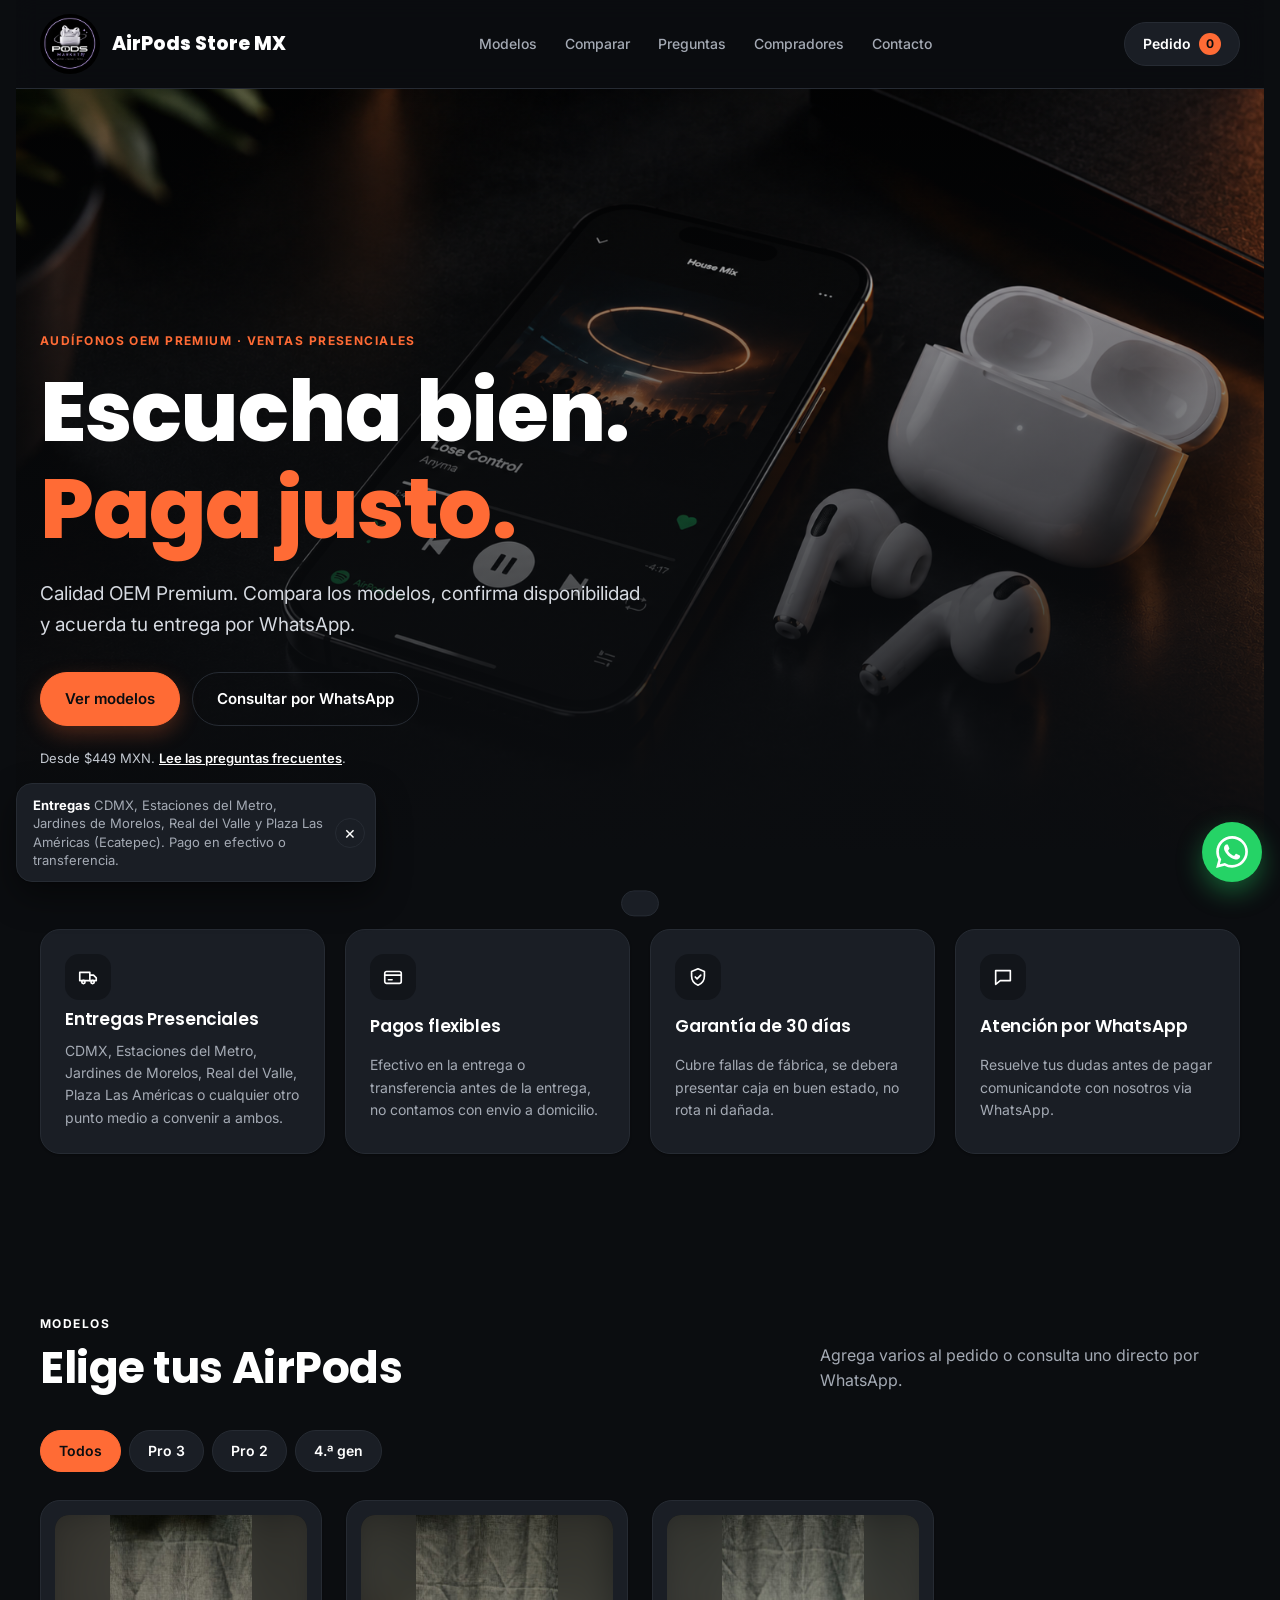
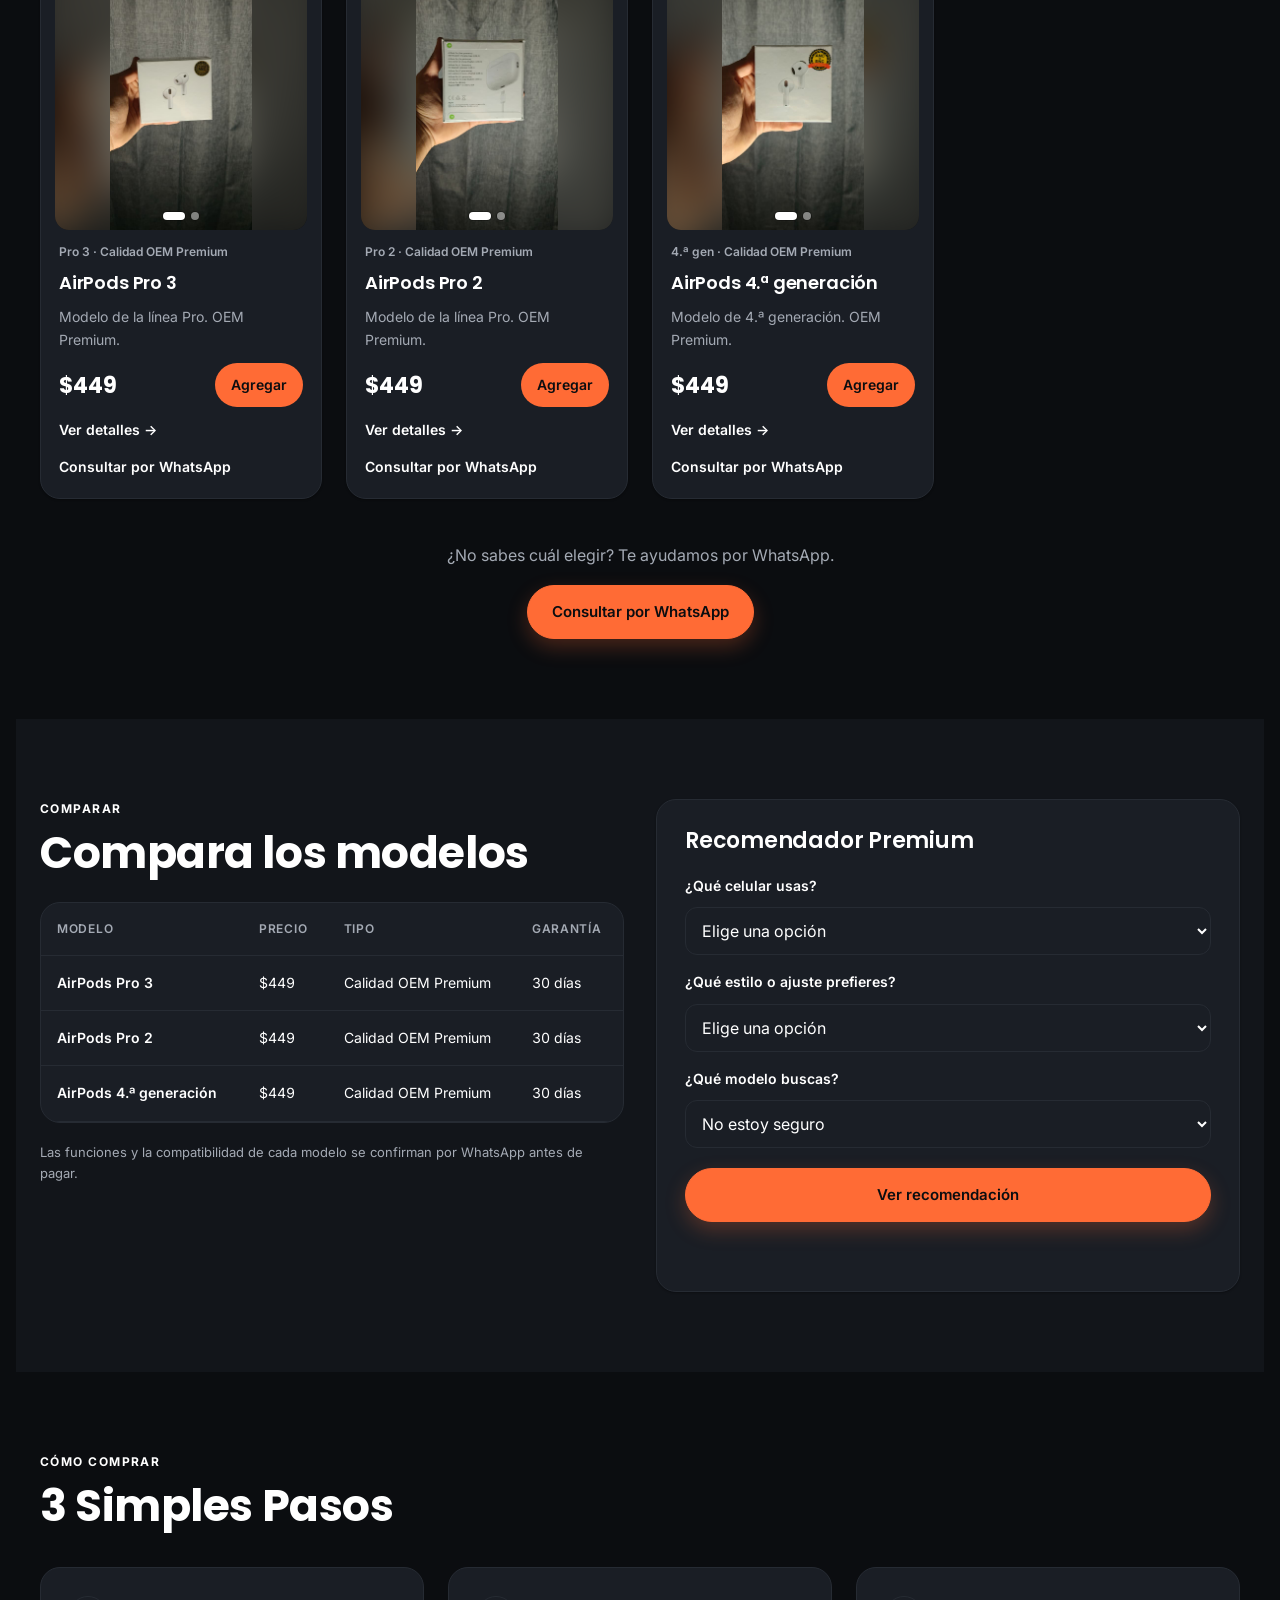
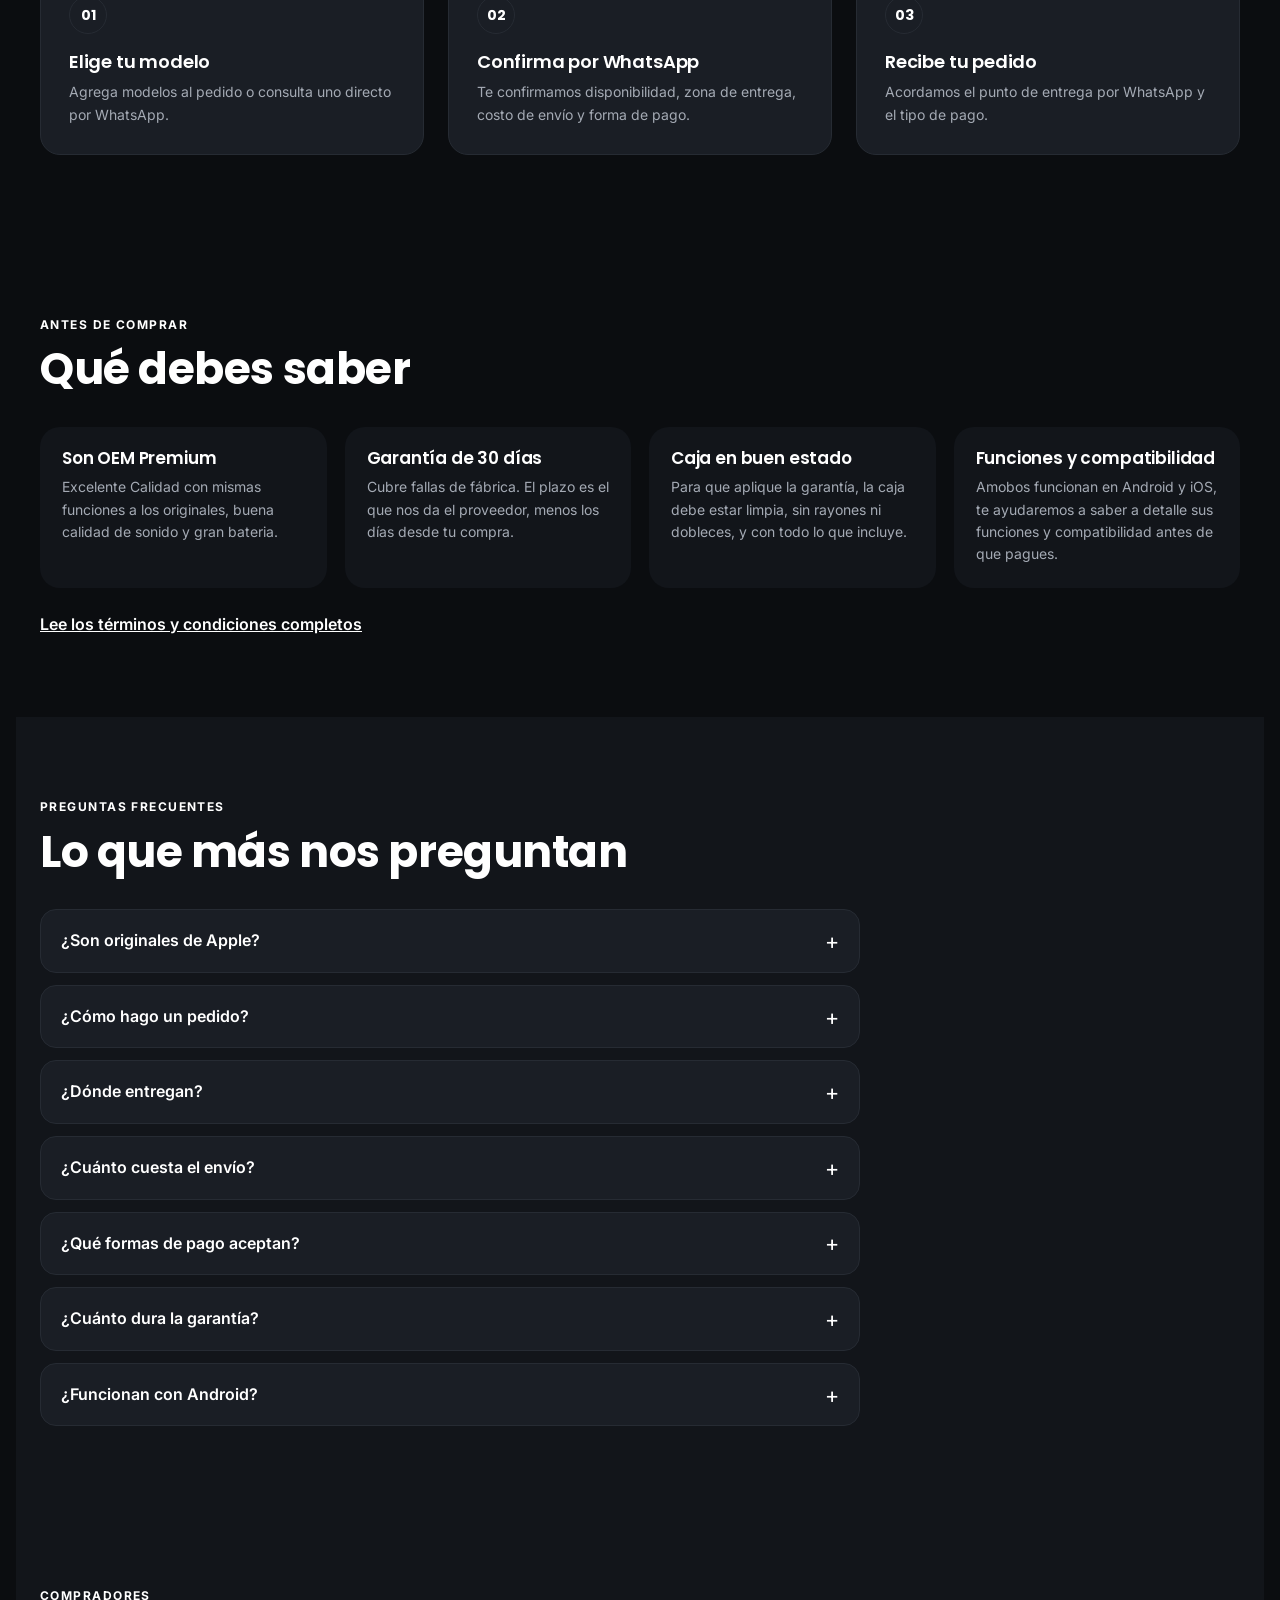
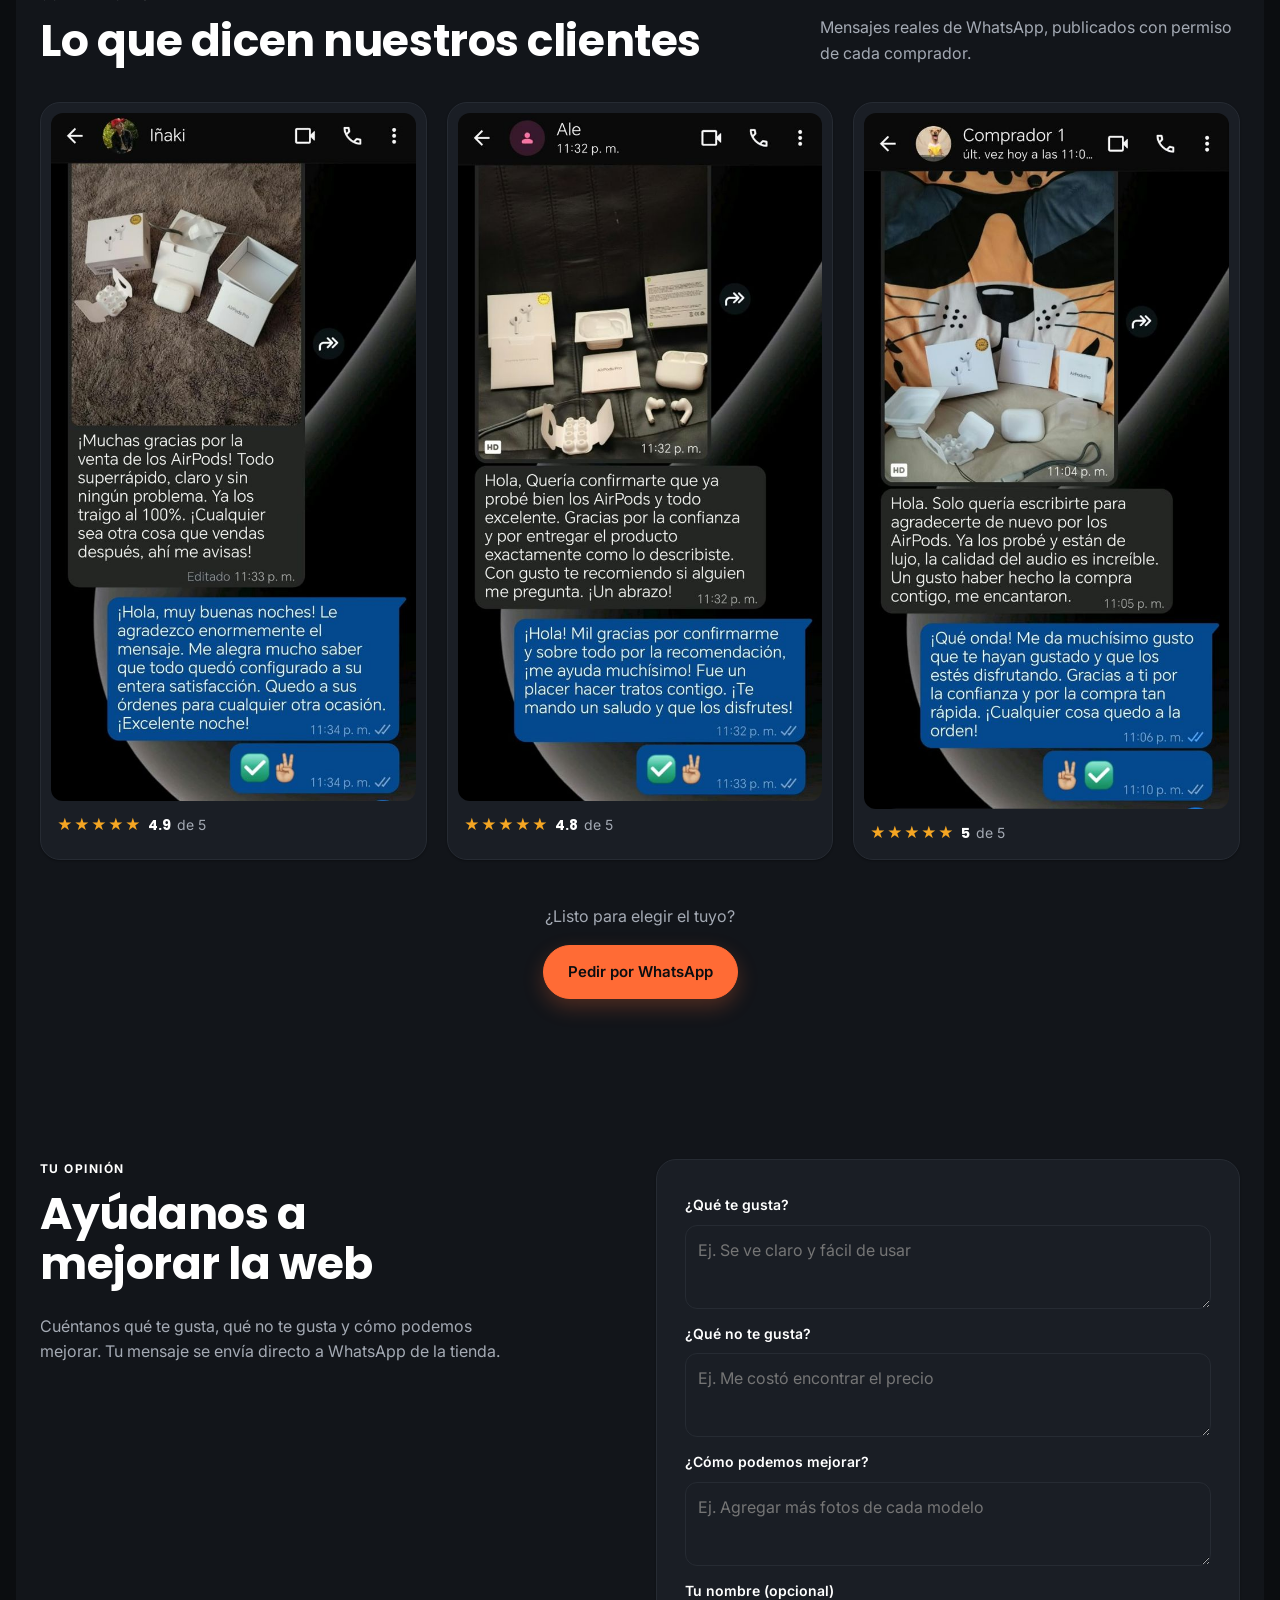
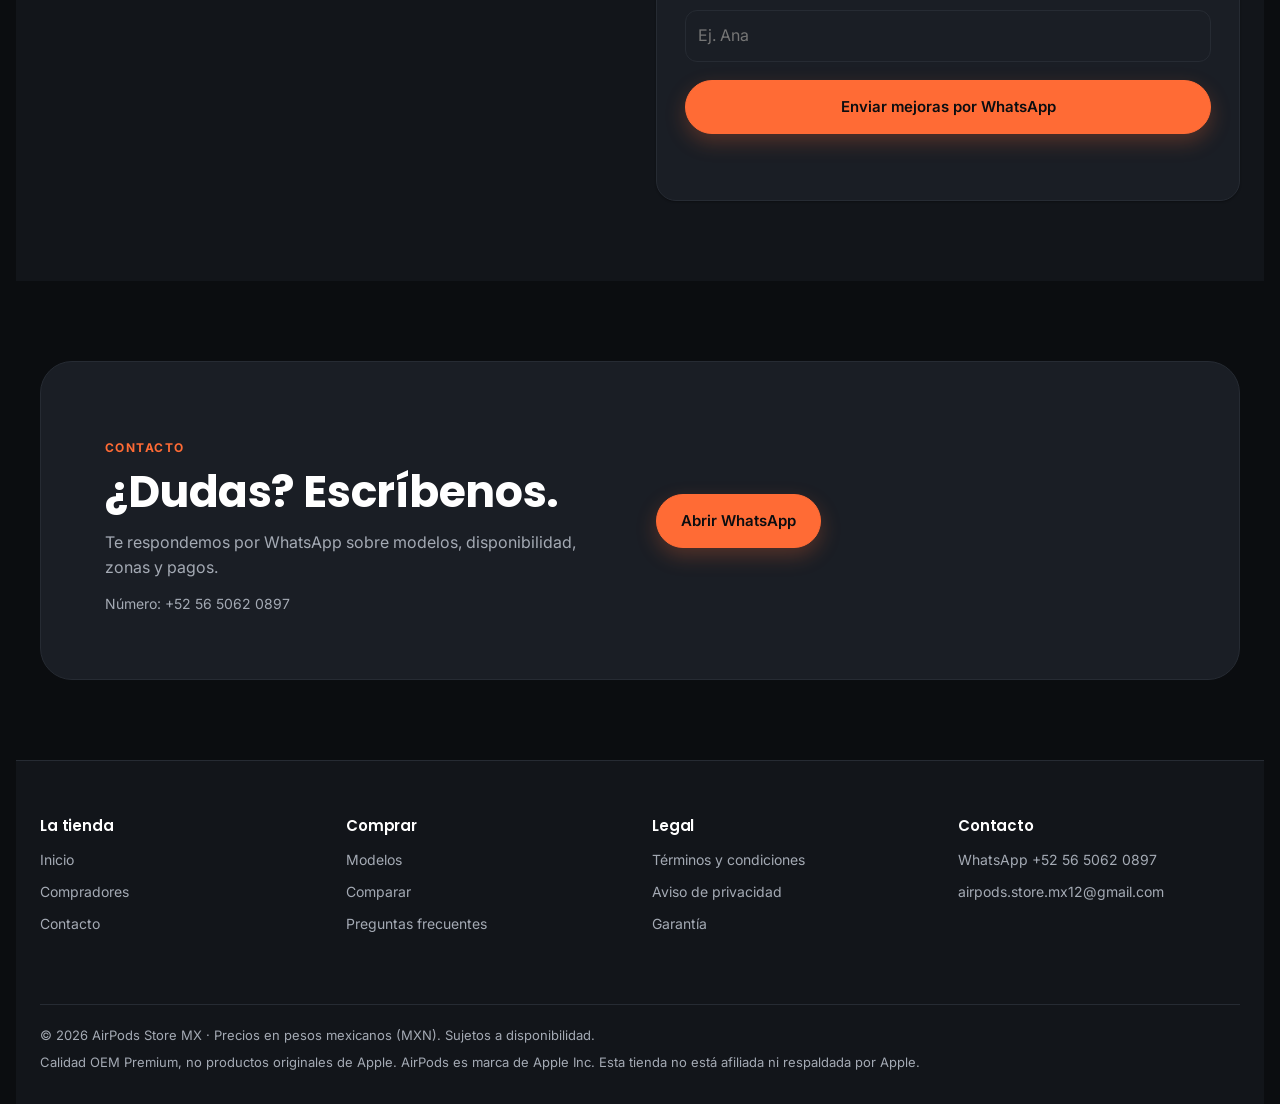
==== index.html @ c9463156 "Primer commit: subiendo proyecto inicial" ====
<!doctype html>
<html lang="es">
<head>
  <meta charset="utf-8">
  <meta name="viewport" content="width=device-width, initial-scale=1, viewport-fit=cover">
  <meta name="description" content="AirPods Store MX: Calidad OEM Premium con entrega en Jardines de Morelos, Real del Valle y Las Américas. Pago en efectivo o transferencia. Consulta por WhatsApp.">
  <title>AirPods Store MX | Audífonos OEM con entrega local</title>
  <link rel="preconnect" href="https://fonts.googleapis.com">
  <link rel="preconnect" href="https://fonts.gstatic.com" crossorigin>
  <link href="https://fonts.googleapis.com/css2?family=Inter:wght@400;500;600;700&family=Poppins:wght@600;700;800&display=swap" rel="stylesheet">
  <link rel="stylesheet" href="css/styles.css">
</head>
<body>

<a class="skip-link" href="#main">Saltar al contenido</a>

<header class="site-header top">
  <div class="wrap bar">
    <a class="brand" href="#inicio"><img class="logo" src="img/products/airpods-img.jpeg" alt="" width="40" height="40">AirPods Store MX</a>
    <nav class="links" id="siteNav" aria-label="Principal">
      <a href="#catalogo">Modelos</a>
      <a href="#comparar">Comparar</a>
      <a href="#preguntas">Preguntas</a>
      <a href="#referencias">Compradores</a>
      <a href="#contacto">Contacto</a>
    </nav>
    <button class="cart-btn" id="openCart" aria-haspopup="dialog">Pedido <b id="cartCount">0</b></button>
    <button class="menu-btn" type="button" aria-controls="siteNav" aria-expanded="false" aria-label="Abrir menú">
      <span></span><span></span><span></span>
    </button>
  </div>
</header>

<main id="main">
  <section class="hero" id="inicio" aria-labelledby="hero-title">
    <div class="wrap hero-content">
      <p class="eyebrow">Audífonos OEM Premium · Ventas Presenciales </p>
      <h1 id="hero-title">Escucha bien. <em>Paga justo.</em></h1>
      <p class="lead">Calidad OEM Premium. Compara los modelos, confirma disponibilidad y acuerda tu entrega por WhatsApp.</p>
      <div class="hero-actions">
        <a class="btn primary" href="#catalogo">Ver modelos</a>
        <a class="btn ghost" data-wa href="#" target="_blank" rel="noopener">Consultar por WhatsApp</a>
      </div>
      <p class="oem-note">Desde <span data-min-price></span> MXN. <a href="#preguntas">Lee las preguntas frecuentes</a>.</p>
    </div>
  </section>

  <section class="benefits" aria-label="Por qué comprar aquí">
    <div class="wrap benefit-grid">
      <article class="benefit">
        <span class="benefit-ico" aria-hidden="true">
          <svg viewBox="0 0 24 24" fill="none" stroke="currentColor" stroke-width="1.8" stroke-linecap="round" stroke-linejoin="round"><path d="M3 7h11v9H3z"/><path d="M14 10h4l3 3v3h-7"/><circle cx="7" cy="17.5" r="1.8"/><circle cx="17" cy="17.5" r="1.8"/></svg>
        </span>
        <h3>Entregas Presenciales</h3>
        <p>CDMX, Estaciones del Metro, Jardines de Morelos, Real del Valle, Plaza Las Américas o cualquier otro punto medio a convenir a ambos.</p>
      </article>
      <article class="benefit">
        <span class="benefit-ico" aria-hidden="true">
          <svg viewBox="0 0 24 24" fill="none" stroke="currentColor" stroke-width="1.8" stroke-linecap="round" stroke-linejoin="round"><rect x="3" y="6" width="18" height="13" rx="2"/><path d="M3 10h18"/><path d="M7 15h4"/></svg>
        </span>
        <h3>Pagos flexibles</h3>
        <p>Efectivo en la entrega o transferencia antes de la entrega, no contamos con envio a domicilio.</p>
      </article>
      <article class="benefit">
        <span class="benefit-ico" aria-hidden="true">
          <svg viewBox="0 0 24 24" fill="none" stroke="currentColor" stroke-width="1.8" stroke-linecap="round" stroke-linejoin="round"><path d="M12 3l7 3v5c0 4.5-3 8.5-7 10-4-1.5-7-5.5-7-10V6z"/><path d="M9 12l2 2 4-4"/></svg>
        </span>
        <h3>Garantía de 30 días</h3>
        <p>Cubre fallas de fábrica, se debera presentar caja en buen estado, no rota ni dañada.</p>
      </article>
      <article class="benefit">
        <span class="benefit-ico" aria-hidden="true">
          <svg viewBox="0 0 24 24" fill="none" stroke="currentColor" stroke-width="1.8" stroke-linecap="round" stroke-linejoin="round"><path d="M4 5h16v11H9l-5 4z"/></svg>
        </span>
        <h3>Atención por WhatsApp</h3>
        <p>Resuelve tus dudas antes de pagar comunicandote con nosotros via WhatsApp.</p>
      </article>
    </div>
  </section>

  <section id="catalogo" aria-labelledby="catalogo-title">
    <div class="wrap">
      <div class="sec-head">
        <div>
          <p class="eyebrow">Modelos</p>
          <h2 id="catalogo-title">Elige tus AirPods</h2>
        </div>
        <p class="intro">Agrega varios al pedido o consulta uno directo por WhatsApp.</p>
      </div>
      <div class="filters" role="group" aria-label="Filtrar productos" id="filters"></div>
      <div class="grid" id="grid"></div>
      <div class="cta-row">
        <p>¿No sabes cuál elegir? Te ayudamos por WhatsApp.</p>
        <a class="btn primary" data-wa href="#" target="_blank" rel="noopener">Consultar por WhatsApp</a>
      </div>
    </div>
  </section>

  <section id="comparar" class="help" aria-labelledby="comparar-title">
    <div class="wrap help-grid">
      <div>
        <p class="eyebrow">Comparar</p>
        <h2 id="comparar-title">Compara los modelos</h2>
        <div class="table-wrap">
          <table class="compare">
            <caption class="sr-only">Comparativa de modelos</caption>
            <thead>
              <tr><th scope="col">Modelo</th><th scope="col">Precio</th><th scope="col">Tipo</th><th scope="col">Garantía</th></tr>
            </thead>
            <tbody id="compareBody"></tbody>
          </table>
        </div>
        <br>
        <p class="note">Las funciones y la compatibilidad de cada modelo se confirman por WhatsApp antes de pagar.</p>
      </div>

      <div class="assist recomendador-box" id="recomendador">
        <h3 id="assist-title">Recomendador Premium</h3>

        <!-- Pregunta 1 -->
        <label for="q-device">¿Qué celular usas?</label>
        <select id="q-device">
          <option value="">Elige una opción</option>
          <option value="iphone">iPhone</option>
          <option value="android">Android</option>
        </select>

        <!-- Pregunta 2 -->
        <label for="q-style">¿Qué estilo o ajuste prefieres?</label>
        <select id="q-style">
          <option value="">Elige una opción</option>
          <option value="almohadilla">Con almohadilla (Ajuste sellado)</option>
          <option value="clasico">Sin almohadilla (Estilo clásico)</option>
          <option value="nuevo">Los más nuevos del mercado</option>
        </select>

        <!-- Pregunta 3 -->
        <label for="q-model">¿Qué modelo buscas?</label>
        <select id="q-model">
          <option value="">No estoy seguro</option>
          <option value="pro3">AirPods Pro 3</option>
          <option value="pro2">AirPods Pro 2</option>
          <option value="gen4">AirPods 4.ª generación</option>
        </select>

        <button class="btn primary block btn-ver" type="button" id="verRecomendacion">Ver recomendación</button>
        <p class="result" id="assistResult" role="status" aria-live="polite"></p>
      </div>
    </div>
  </section>

  <section id="proceso" aria-labelledby="proceso-title">
    <div class="wrap">
      <p class="eyebrow">Cómo comprar</p>
      <h2 class="steps-title" id="proceso-title">3 Simples Pasos</h2>
      <div class="steps">
        <article class="step"><span class="n">01</span><h3>Elige tu modelo</h3><p>Agrega modelos al pedido o consulta uno directo por WhatsApp.</p></article>
        <article class="step"><span class="n">02</span><h3>Confirma por WhatsApp</h3><p>Te confirmamos disponibilidad, zona de entrega, costo de envío y forma de pago.</p></article>
        <article class="step"><span class="n">03</span><h3>Recibe tu pedido</h3><p>Acordamos el punto de entrega por WhatsApp y el tipo de pago.</p></article>
      </div>
    </div>
  </section>

  <section class="info" id="informacion" aria-labelledby="info-title">
    <div class="wrap">
      <p class="eyebrow">Antes de comprar</p>
      <h2 id="info-title">Qué debes saber</h2>
      <div class="info-grid">
        <article class="info-card">
          <h3>Son OEM Premium</h3>
          <p>Excelente Calidad con mismas funciones a los originales, buena calidad de sonido y gran bateria.</p>
        </article>
        <article class="info-card">
          <h3>Garantía de 30 días</h3>
          <p>Cubre fallas de fábrica. El plazo es el que nos da el proveedor, menos los días desde tu compra.</p>
        </article>
        <article class="info-card">
          <h3>Caja en buen estado</h3>
          <p>Para que aplique la garantía, la caja debe estar limpia, sin rayones ni dobleces, y con todo lo que incluye.</p>
        </article>
        <article class="info-card">
          <h3>Funciones y compatibilidad</h3>
          <p>Amobos funcionan en Android y iOS, te ayudaremos a saber a detalle sus funciones y compatibilidad antes de que pagues.</p>
        </article>
      </div>
      <p class="info-link"><a href="terminos.html">Lee los términos y condiciones completos</a></p>
    </div>
  </section>

  <section id="preguntas" class="faq" aria-labelledby="faq-title">
    <div class="wrap">
      <p class="eyebrow">Preguntas frecuentes</p>
      <h2 id="faq-title">Lo que más nos preguntan</h2>
      <div class="faq-list">
        <details class="acc">
          <summary>¿Son originales de Apple?</summary>
          <p>No. Son Calidad OEM Premium, pero eso no significa que no sean de alta calidad y compatibles con Iphone o Android</p>
        </details>
        <details class="acc">
          <summary>¿Cómo hago un pedido?</summary>
          <p>Agrega los modelos al pedido o pídelos directo por WhatsApp. Te confirmamos disponibilidad, zona de entrega, costo de envío y forma de pago.</p>
        </details>
        <details class="acc">
          <summary>¿Dónde entregan?</summary>
          <p>CDMX, Estaciones del Metro, Jardines de Morelos, Real del Valle y Plaza Las Américas (Ecatepec). El punto de entrega se acuerda por WhatsApp.</p>
        </details>
        <details class="acc">
          <summary>¿Cuánto cuesta el envío?</summary>
          <p>Se confirma por WhatsApp al hacer tu pedido. No contamos con envio a domicilio, solo son entregas presenciales en puntos medios.</p>
        </details>
        <details class="acc">
          <summary>¿Qué formas de pago aceptan?</summary>
          <p>Efectivo en la entrega y transferencia antes de la entrega por WhatsApp.</p>
        </details>
        <details class="acc">
          <summary>¿Cuánto dura la garantía?</summary>
          <p>30 días con el proveedor, menos los días transcurridos desde tu compra. Cubre fallas de fábrica y requiere la caja en buen estado.</p>
        </details>
        <details class="acc">
          <summary>¿Funcionan con Android?</summary>
          <p>Funcionan en Android y iOS sin complicaciones.</p>
        </details>
      </div>
    </div>
  </section>

  <section class="reviews" id="referencias" aria-labelledby="referencias-title">
    <div class="wrap">
      <div class="sec-head">
        <div>
          <p class="eyebrow">Compradores</p>
          <h2 id="referencias-title">Lo que dicen nuestros clientes</h2>
        </div>
        <p class="intro">Mensajes reales de WhatsApp, publicados con permiso de cada comprador.</p>
      </div>
      <div class="ref-grid" id="refGrid"></div>
      <div class="cta-row">
        <p>¿Listo para elegir el tuyo?</p>
        <a class="btn primary" data-wa href="#" target="_blank" rel="noopener">Pedir por WhatsApp</a>
      </div>
    </div>
  </section>

  <section class="help feedback" id="mejoras" aria-labelledby="mejoras-title">
    <div class="wrap help-grid">
      <div>
        <p class="eyebrow">Tu opinión</p>
        <h2 id="mejoras-title">Ayúdanos a mejorar la web</h2>
        <p class="feedback-intro">Cuéntanos qué te gusta, qué no te gusta y cómo podemos mejorar. Tu mensaje se envía directo a WhatsApp de la tienda.</p>
      </div>
      <form class="assist feedback-form" id="mejorasForm">
        <label for="fb-like">¿Qué te gusta?</label>
        <textarea id="fb-like" placeholder="Ej. Se ve claro y fácil de usar"></textarea>
        <label for="fb-dislike">¿Qué no te gusta?</label>
        <textarea id="fb-dislike" placeholder="Ej. Me costó encontrar el precio"></textarea>
        <label for="fb-improve">¿Cómo podemos mejorar?</label>
        <textarea id="fb-improve" placeholder="Ej. Agregar más fotos de cada modelo"></textarea>
        <label for="fb-name">Tu nombre (opcional)</label>
        <input id="fb-name" autocomplete="name" placeholder="Ej. Ana">
        <button class="btn primary block" type="submit">Enviar mejoras por WhatsApp</button>
        <p class="result" id="fbResult" role="status" aria-live="polite"></p>
      </form>
    </div>
  </section>

  <section id="contacto" aria-labelledby="contacto-title">
    <div class="wrap">
      <div class="contact">
        <div>
          <p class="eyebrow">Contacto</p>
          <h2 id="contacto-title">¿Dudas? Escríbenos.</h2>
          <p>Te respondemos por WhatsApp sobre modelos, disponibilidad, zonas y pagos.</p>
          <p class="copy">Número: <span data-phone></span></p>
        </div>
        <div>
          <a class="btn primary" data-wa href="#" target="_blank" rel="noopener">Abrir WhatsApp</a>
        </div>
      </div>
    </div>
  </section>
</main>

<footer class="site-footer">
  <div class="wrap">
    <div class="foot-cols">
      <nav class="foot-col" aria-labelledby="foot-tienda">
        <h3 id="foot-tienda">La tienda</h3>
        <a href="#inicio">Inicio</a>
        <a href="#referencias">Compradores</a>
        <a href="#contacto">Contacto</a>
      </nav>
      <nav class="foot-col" aria-labelledby="foot-comprar">
        <h3 id="foot-comprar">Comprar</h3>
        <a href="#catalogo">Modelos</a>
        <a href="#comparar">Comparar</a>
        <a href="#preguntas">Preguntas frecuentes</a>
      </nav>
      <nav class="foot-col" aria-labelledby="foot-legal">
        <h3 id="foot-legal">Legal</h3>
        <a href="terminos.html">Términos y condiciones</a>
        <a href="terminos.html#privacidad">Aviso de privacidad</a>
        <a href="terminos.html#devoluciones">Garantía</a>
      </nav>
      <div class="foot-col">
        <h3>Contacto</h3>
        <a data-wa href="#" target="_blank" rel="noopener">WhatsApp <span data-phone></span></a>
        <a data-email href="#" hidden></a>
      </div>
    </div>
    <div class="foot-social" aria-label="Redes sociales">
      <a data-social="instagram" href="#" target="_blank" rel="noopener" hidden>Instagram</a>
      <a data-social="facebook" href="#" target="_blank" rel="noopener" hidden>Facebook</a>
      <a data-social="tiktok" href="#" target="_blank" rel="noopener" hidden>TikTok</a>
    </div>
    <div class="foot-bottom">
      <p>© <span id="year"></span> AirPods Store MX · Precios en pesos mexicanos (MXN). Sujetos a disponibilidad.</p>
      <p>Calidad OEM Premium, no productos originales de Apple. AirPods es marca de Apple Inc. Esta tienda no está afiliada ni respaldada por Apple.</p>
    </div>
  </div>
</footer>

<a class="wa-float" data-wa href="#" target="_blank" rel="noopener" aria-label="Escribir por WhatsApp">
  <svg viewBox="0 0 24 24" aria-hidden="true" focusable="false"><path d="M17.472 14.382c-.297-.149-1.758-.867-2.03-.967-.273-.099-.471-.148-.67.15-.197.297-.767.966-.94 1.164-.173.199-.347.223-.644.075-.297-.15-1.255-.463-2.39-1.475-.883-.788-1.48-1.761-1.653-2.059-.173-.297-.018-.458.13-.606.134-.133.298-.347.446-.52.149-.174.198-.298.298-.497.099-.198.05-.371-.025-.52-.075-.149-.669-1.612-.916-2.207-.242-.579-.487-.5-.669-.51-.173-.008-.371-.01-.57-.01-.198 0-.52.074-.792.372-.272.297-1.04 1.016-1.04 2.479 0 1.462 1.065 2.875 1.213 3.074.149.198 2.096 3.2 5.077 4.487.709.306 1.262.489 1.694.625.712.227 1.36.195 1.871.118.571-.085 1.758-.719 2.006-1.413.248-.694.248-1.289.173-1.413-.074-.124-.272-.198-.57-.347m-5.421 7.403h-.004a9.87 9.87 0 01-5.031-1.378l-.361-.214-3.741.982.998-3.648-.235-.374a9.86 9.86 0 01-1.51-5.26c.001-5.45 4.436-9.884 9.888-9.884 2.64 0 5.122 1.03 6.988 2.898a9.825 9.825 0 012.893 6.994c-.003 5.45-4.437 9.884-9.885 9.884m8.413-18.297A11.815 11.815 0 0012.05 0C5.495 0 .16 5.335.157 11.892c0 2.096.547 4.142 1.588 5.945L.057 24l6.305-1.654a11.882 11.882 0 005.683 1.448h.005c6.554 0 11.89-5.335 11.893-11.893a11.821 11.821 0 00-3.48-8.413Z"/></svg>
</a>

<div class="scrim" id="scrim"></div>
<aside class="drawer" id="drawer" role="dialog" aria-modal="true" aria-labelledby="drawerTitle">
  <header class="drawer-head">
    <h3 id="drawerTitle">Tu pedido</h3>
    <button class="close" id="closeCart">Cerrar</button>
  </header>
  <div class="lines" id="lines"></div>
  <div class="total"><span>Total</span><span id="total">$0</span></div>
  <div class="field"><label for="name">Tu nombre</label><input id="name" autocomplete="name" placeholder="Ej. John Lee"></div>
  <div class="field"><label for="note">Zona de entrega y nota</label><textarea id="note" placeholder="Ej. Estación Ciudad Azteca, estoy interesado en comprar AirPods para mañana"></textarea></div>
  <a class="btn primary block" id="sendWa" href="#" target="_blank" rel="noopener" aria-disabled="true">Enviar pedido por WhatsApp</a>
</aside>

<div class="toast" id="toast" role="status" aria-live="polite"></div>

<aside class="notice" id="notice" aria-label="Entregas y pagos">
  <p><strong>Entregas</strong> CDMX, Estaciones del Metro, Jardines de Morelos, Real del Valle y Plaza Las Américas (Ecatepec). Pago en efectivo o transferencia.</p>
  <button class="notice-x" id="noticeClose" type="button" aria-label="Cerrar aviso">×</button>
</aside>

<script src="js/config.js"></script>
<script src="js/app.js"></script>
</body>
</html>
---- css/styles.css ----
/* =========================================================
   AirPods Store MX · hoja de estilos
   Paleta oscura: fondos negros, texto blanco, naranja solo para llamadas a la
   acción y verde solo para WhatsApp.
   ========================================================= */

:root {
  --bg: #0b0d10;
  --soft: #12151a;
  --surface: #1a1e25;
  --ink: #ffffff;
  --on-ink: #0b0d10;
  --on-accent: #0b0d10;
  --muted: #a4aab4;
  --line: #262b33;
  --accent: #ff6b35;
  --accent-hover: #ff8052;
  --wa: #25d366;
  --radius: 20px;
  --shadow-sm: 0 1px 2px rgba(0, 0, 0, 0.3);
  --shadow: 0 1px 2px rgba(0, 0, 0, 0.3), 0 14px 34px rgba(0, 0, 0, 0.45);
  --display: "Poppins", system-ui, -apple-system, "Segoe UI", sans-serif;
  --body: "Inter", system-ui, -apple-system, "Segoe UI", sans-serif;
  color-scheme: dark;
}

/* ===== Base ===== */
* {
  box-sizing: border-box;
}
html {
  scroll-behavior: smooth;
  scroll-padding-top: 88px;
}
body {
  margin: 0;
  background: var(--bg);
  color: var(--ink);
  font-family: var(--body);
  font-size: 16px;
  line-height: 1.6;
  padding-left: max(16px, env(safe-area-inset-left, 0px));
  padding-right: max(16px, env(safe-area-inset-right, 0px));
  overflow-x: hidden;
  -webkit-font-smoothing: antialiased;
}
img {
  max-width: 100%;
  display: block;
}
a {
  color: inherit;
}
button {
  font: inherit;
}
:focus-visible {
  outline: 3px solid var(--accent);
  outline-offset: 3px;
  border-radius: 8px;
}
[id] {
  scroll-margin-top: 88px;
}

.wrap {
  max-width: 1200px;
  margin: 0 auto;
}
.bar {
  display: flex;
  align-items: center;
  justify-content: space-between;
  gap: 16px;
}
h1,
h2,
h3 {
  font-family: var(--display);
  line-height: 1.15;
  margin: 0;
  letter-spacing: -0.01em;
  text-wrap: balance;
}
h1 {
  font-weight: 800;
}
h2 {
  font-weight: 700;
}
h3 {
  font-weight: 600;
}
p {
  margin: 0;
}
.eyebrow {
  font-size: 12px;
  font-weight: 700;
  letter-spacing: 0.12em;
  text-transform: uppercase;
  color: var(--ink);
  margin: 0;
}
.muted {
  color: var(--muted);
}

section {
  padding-block: 80px;
}
@media (max-width: 640px) {
  section {
    padding-block: 56px;
  }
}

.sr-only {
  position: absolute;
  width: 1px;
  height: 1px;
  padding: 0;
  margin: -1px;
  overflow: hidden;
  clip: rect(0, 0, 0, 0);
  white-space: nowrap;
  border: 0;
}
.skip-link {
  position: absolute;
  left: 16px;
  top: -60px;
  z-index: 100;
  background: var(--ink);
  color: var(--on-ink);
  padding: 10px 14px;
  border-radius: 10px;
  text-decoration: none;
  font-weight: 600;
}
.skip-link:focus {
  top: 12px;
}

/* ===== Botones ===== */
.btn {
  display: inline-flex;
  align-items: center;
  justify-content: center;
  gap: 10px;
  font-weight: 600;
  font-size: 15px;
  min-height: 48px;
  padding: 14px 24px;
  border-radius: 999px;
  text-decoration: none;
  border: 1.5px solid transparent;
  cursor: pointer;
  transition:
    transform 0.2s ease,
    background-color 0.2s ease,
    color 0.2s ease,
    box-shadow 0.2s ease;
}
.btn:hover {
  transform: translateY(-1px);
}
.btn.primary {
  background: var(--accent);
  border-color: var(--accent);
  color: var(--on-accent);
  box-shadow: 0 8px 20px rgba(255, 107, 53, 0.25);
}
.btn.primary:hover {
  background: var(--accent-hover);
  border-color: var(--accent-hover);
}
.btn.ghost {
  background: transparent;
  color: var(--ink);
  border-color: var(--line);
}
.btn.ghost:hover {
  background: var(--ink);
  color: var(--on-ink);
  border-color: var(--ink);
}
.btn.block {
  width: 100%;
}
.btn[aria-disabled="true"] {
  opacity: 0.45;
  pointer-events: none;
}

/* ===== Barra de anuncio ===== */
.announce {
  background: var(--ink);
  color: var(--on-ink);
  text-align: center;
  font-size: 13px;
  font-weight: 500;
  padding: 9px 16px;
}

/* ===== Encabezado ===== */
header.top {
  position: sticky;
  top: env(safe-area-inset-top, 0px);
  z-index: 20;
  background: rgba(11, 13, 16, 0.92);
  backdrop-filter: blur(12px);
  border-bottom: 1px solid var(--line);
}
header.top .bar {
  padding-block: 14px;
}
.brand {
  font-family: var(--display);
  font-weight: 800;
  font-size: 18px;
  text-decoration: none;
  white-space: nowrap;
}
.brand span {
  color: var(--accent);
}
.links {
  display: flex;
  gap: 28px;
  font-size: 14px;
  font-weight: 500;
}
.links a {
  text-decoration: none;
  color: var(--muted);
}
.links a:hover {
  color: var(--ink);
}
.cart-btn {
  display: inline-flex;
  align-items: center;
  gap: 8px;
  white-space: nowrap;
  text-decoration: none;
  background: var(--ink);
  color: var(--on-ink);
  border: 0;
  border-radius: 999px;
  padding: 10px 18px;
  font-weight: 600;
  font-size: 14px;
  cursor: pointer;
}
.cart-btn b {
  background: var(--accent);
  color: var(--on-accent);
  border-radius: 999px;
  min-width: 22px;
  height: 22px;
  display: inline-grid;
  place-items: center;
  font-size: 12px;
  padding: 0 6px;
}

/* Menú hamburguesa (aparece en móvil) */
.menu-btn {
  display: none;
  width: 44px;
  height: 44px;
  border: 1px solid var(--line);
  border-radius: 12px;
  background: var(--surface);
  cursor: pointer;
  flex-direction: column;
  justify-content: center;
  align-items: center;
  gap: 5px;
}
.menu-btn span {
  display: block;
  width: 18px;
  height: 2px;
  background: var(--ink);
  border-radius: 2px;
  transition:
    transform 0.2s ease,
    opacity 0.2s ease;
}
.menu-open .menu-btn span:nth-child(1) {
  transform: translateY(7px) rotate(45deg);
}
.menu-open .menu-btn span:nth-child(2) {
  opacity: 0;
}
.menu-open .menu-btn span:nth-child(3) {
  transform: translateY(-7px) rotate(-45deg);
}

@media (max-width: 900px) {
  .links {
    display: none;
  }
  .menu-btn {
    display: inline-flex;
  }
  .menu-open .links {
    display: flex;
    flex-direction: column;
    gap: 0;
    position: absolute;
    top: 100%;
    left: 0;
    right: 0;
    background: var(--surface);
    border-bottom: 1px solid var(--line);
    padding: 8px 16px 16px;
    box-shadow: 0 12px 24px rgba(16, 24, 40, 0.08);
  }
  .menu-open .links a {
    padding: 14px 4px;
    border-top: 1px solid var(--line);
    font-size: 16px;
    color: var(--ink);
  }
}

/* ===== Portada ===== */
.hero {
  padding-block: clamp(48px, 8vw, 104px);
}
.hero-grid {
  display: grid;
  grid-template-columns: repeat(auto-fit, minmax(min(100%, 360px), 1fr));
  gap: 48px;
  align-items: center;
}
.hero-text {
  min-width: 0;
}
.hero h1 {
  font-size: clamp(40px, 6vw, 72px);
  font-weight: 800;
  max-width: 14ch;
  margin-top: 14px;
}
.hero h1 em {
  font-style: normal;
  color: var(--accent);
}
.lead {
  font-size: clamp(16px, 1.8vw, 19px);
  color: var(--muted);
  max-width: 50ch;
  margin: 22px 0 32px;
}
.hero-actions {
  display: flex;
  flex-wrap: wrap;
  gap: 12px;
}
.hero-fig {
  margin: 0;
  min-width: 0;
  border-radius: 32px;
  overflow: hidden;
  aspect-ratio: 4 / 5;
  background: var(--soft);
  box-shadow: var(--shadow);
}
.hero-fig img {
  width: 100%;
  height: 100%;
  object-fit: contain;
  padding: 16px;
}
.oem-note {
  font-size: 13px;
  color: var(--muted);
  margin-top: 22px;
}
.oem-note a {
  color: var(--ink);
  font-weight: 600;
}

/* ===== Beneficios ===== */
.benefit-grid {
  display: grid;
  grid-template-columns: repeat(auto-fit, minmax(min(100%, 230px), 1fr));
  gap: 20px;
}
.benefit {
  background: var(--surface);
  border: 1px solid var(--line);
  border-radius: var(--radius);
  padding: 24px;
  display: grid;
  gap: 10px;
  box-shadow: var(--shadow-sm);
  min-width: 0;
}
.benefit-ico {
  width: 46px;
  height: 46px;
  border-radius: 14px;
  background: var(--soft);
  color: var(--ink);
  display: grid;
  place-items: center;
}
.benefit-ico svg {
  width: 22px;
  height: 22px;
}
.benefit h3 {
  font-size: 17px;
}
.benefit p {
  font-size: 14px;
  color: var(--muted);
}

/* ===== Encabezados de sección ===== */
.sec-head {
  display: flex;
  flex-wrap: wrap;
  align-items: end;
  justify-content: space-between;
  gap: 16px;
  margin-bottom: 36px;
}
.sec-head h2 {
  font-size: clamp(28px, 4vw, 44px);
  margin-top: 10px;
}
.sec-head .intro {
  max-width: 42ch;
  color: var(--muted);
}
.cta-row {
  display: flex;
  flex-wrap: wrap;
  align-items: center;
  justify-content: center;
  gap: 16px;
  margin-top: 44px;
  text-align: center;
}
.cta-row p {
  color: var(--muted);
  width: 100%;
}

/* ===== Filtros ===== */
.filters {
  display: flex;
  flex-wrap: wrap;
  gap: 8px;
  margin-bottom: 28px;
}
.chip {
  font-size: 14px;
  font-weight: 600;
  padding: 9px 18px;
  border-radius: 999px;
  cursor: pointer;
  background: var(--surface);
  color: var(--ink);
  border: 1px solid var(--line);
  transition:
    border-color 0.2s,
    background-color 0.2s;
}
.chip:hover {
  border-color: var(--ink);
}
.chip[aria-pressed="true"] {
  background: var(--ink);
  color: var(--on-ink);
  border-color: var(--ink);
}

/* ===== Catálogo ===== */
.grid {
  display: grid;
  grid-template-columns: repeat(auto-fill, minmax(min(100%, 270px), 1fr));
  gap: 24px;
}
.card {
  background: var(--surface);
  border: 1px solid var(--line);
  border-radius: var(--radius);
  padding: 14px 14px 20px;
  display: flex;
  flex-direction: column;
  gap: 12px;
  min-width: 0;
  box-shadow: var(--shadow-sm);
  transition:
    transform 0.25s ease,
    box-shadow 0.25s ease;
}
.card:hover {
  transform: translateY(-4px);
  box-shadow: var(--shadow);
}
.card-img {
  position: relative;
  aspect-ratio: 4 / 5;
  border-radius: 14px;
  overflow: hidden;
  background: var(--soft);
}
.slides {
  position: absolute;
  inset: 0;
}
.slides img {
  position: absolute;
  inset: 0;
  width: 100%;
  height: 100%;
  object-fit: contain;
  padding: 6px;
  opacity: 0;
  transition: opacity 0.8s ease;
}
.slides img.on {
  opacity: 1;
}
.dots {
  position: absolute;
  left: 0;
  right: 0;
  bottom: 10px;
  display: flex;
  justify-content: center;
  gap: 6px;
  z-index: 1;
}
.dot {
  width: 8px;
  height: 8px;
  padding: 0;
  border: 0;
  border-radius: 999px;
  cursor: pointer;
  background: rgba(255, 255, 255, 0.45);
  box-shadow: 0 0 0 1px rgba(0, 0, 0, 0.3);
  transition:
    width 0.3s ease,
    background-color 0.3s ease;
}
.dot.on {
  width: 22px;
  background: var(--ink);
}
.card .tag {
  font-size: 12px;
  font-weight: 600;
  color: var(--muted);
  padding: 0 4px;
}
.card h3 {
  font-size: 18px;
  padding: 0 4px;
}
.card h3 a {
  color: inherit;
  text-decoration: none;
}
.card h3 a:hover {
  text-decoration: underline;
}
.card > p:not(.tag) {
  font-size: 14px;
  color: var(--muted);
  padding: 0 4px;
}
.card-foot {
  margin-top: auto;
  display: flex;
  align-items: center;
  justify-content: space-between;
  gap: 10px;
  padding: 0 4px;
}
.price {
  font-family: var(--display);
  font-weight: 700;
  font-size: 22px;
  font-variant-numeric: tabular-nums;
  color: var(--ink);
}
.add {
  font-weight: 600;
  font-size: 14px;
  padding: 11px 16px;
  border-radius: 999px;
  border: 0;
  cursor: pointer;
  background: var(--accent);
  color: var(--on-accent);
  transition: background-color 0.2s ease;
}
.add:hover {
  background: var(--accent-hover);
}
.add.done {
  background: var(--ink);
  color: var(--on-ink);
}
.card-links {
  display: flex;
  flex-wrap: wrap;
  gap: 14px;
  padding: 0 4px;
}
.details-link {
  font-size: 14px;
  font-weight: 600;
  color: var(--ink);
  text-decoration: none;
}
.details-link:hover {
  text-decoration: underline;
}

/* ===== Prueba social ===== */
.reviews {
  background: var(--soft);
}
.ref-grid {
  display: grid;
  grid-template-columns: repeat(auto-fit, minmax(min(100%, 240px), 1fr));
  gap: 20px;
}
.shot {
  margin: 0;
  background: var(--surface);
  border: 1px solid var(--line);
  border-radius: var(--radius);
  padding: 10px;
  box-shadow: var(--shadow-sm);
  min-width: 0;
}
.shot img {
  width: 100%;
  height: auto;
  border-radius: 12px;
}
.rating {
  display: flex;
  align-items: center;
  gap: 6px;
  padding: 12px 6px 4px;
  font-size: 14px;
  color: var(--muted);
}
.rating strong {
  color: var(--ink);
  font-family: var(--display);
}
.stars {
  color: #f5a623;
  letter-spacing: 1px;
  font-size: 15px;
}
.empty-slot {
  margin: 0;
  padding: 28px;
  border-radius: var(--radius);
  border: 1px dashed var(--line);
  background: var(--surface);
  color: var(--muted);
  grid-column: 1 / -1;
}

/* ===== Comparar y recomendador ===== */
.help {
  background: var(--soft);
}
.help-grid {
  display: grid;
  grid-template-columns: repeat(auto-fit, minmax(min(100%, 340px), 1fr));
  gap: 32px;
  align-items: start;
}
.help h2 {
  font-size: clamp(28px, 4vw, 44px);
  margin: 10px 0 24px;
}
.table-wrap {
  overflow-x: auto;
  background: var(--surface);
  border: 1px solid var(--line);
  border-radius: var(--radius);
}
.compare {
  width: 100%;
  border-collapse: collapse;
  font-size: 14px;
  min-width: 440px;
}
.compare th,
.compare td {
  text-align: left;
  padding: 16px;
  border-bottom: 1px solid var(--line);
}
.compare thead th {
  font-size: 12px;
  text-transform: uppercase;
  letter-spacing: 0.06em;
  color: var(--muted);
  font-weight: 600;
}
.compare tbody th a {
  color: var(--ink);
  font-weight: 600;
  text-decoration: none;
}
.compare tbody th a:hover {
  text-decoration: underline;
}
.compare td {
  font-variant-numeric: tabular-nums;
}
.note {
  font-size: 13px;
  color: var(--muted);
  margin-top: 14px;
}
.assist {
  background: var(--surface);
  border: 1px solid var(--line);
  border-radius: var(--radius);
  padding: 28px;
  display: grid;
  gap: 10px;
  box-shadow: var(--shadow-sm);
  min-width: 0;
}
.assist h3 {
  font-size: 22px;
  margin-bottom: 6px;
}
.assist label {
  font-size: 14px;
  font-weight: 600;
  margin-top: 6px;
}
.assist select {
  font: inherit;
  color: var(--ink);
  background: var(--surface);
  border: 1px solid var(--line);
  border-radius: 12px;
  padding: 12px;
  width: 100%;
}
.assist .btn {
  margin-top: 10px;
}
.result {
  font-size: 15px;
  min-height: 1.5em;
  margin-top: 8px;
}

/* ===== Cómo comprar ===== */
.steps-title {
  font-size: clamp(28px, 4vw, 44px);
  margin: 10px 0 36px;
}
.steps {
  display: grid;
  grid-template-columns: repeat(auto-fit, minmax(min(100%, 240px), 1fr));
  gap: 24px;
}
.step {
  background: var(--surface);
  border: 1px solid var(--line);
  border-radius: var(--radius);
  padding: 28px;
  min-width: 0;
}
.step .n {
  font-family: var(--display);
  font-weight: 700;
  font-size: 14px;
  width: 38px;
  height: 38px;
  border-radius: 50%;
  background: var(--ink);
  color: var(--on-ink);
  display: grid;
  place-items: center;
}
.step h3 {
  font-size: 18px;
  margin: 18px 0 8px;
}
.step p {
  font-size: 14px;
  color: var(--muted);
}

/* ===== Qué debes saber y preguntas ===== */
.info h2,
.faq h2 {
  font-size: clamp(28px, 4vw, 44px);
  margin: 10px 0 32px;
}
.info-grid {
  display: grid;
  grid-template-columns: repeat(auto-fit, minmax(min(100%, 230px), 1fr));
  gap: 18px;
}
.info-card {
  background: var(--soft);
  border-radius: var(--radius);
  padding: 22px;
  min-width: 0;
}
.info-card h3 {
  font-size: 17px;
  margin-bottom: 8px;
}
.info-card p {
  font-size: 14px;
  color: var(--muted);
}
.info-link {
  margin-top: 24px;
}
.info-link a {
  font-weight: 600;
  color: var(--ink);
}
.faq {
  background: var(--soft);
}
.faq-list {
  max-width: 820px;
  display: grid;
  gap: 12px;
}
.acc {
  background: var(--surface);
  border: 1px solid var(--line);
  border-radius: 16px;
  padding: 0 20px;
}
.acc summary {
  cursor: pointer;
  font-weight: 600;
  padding: 18px 0;
  list-style: none;
  display: flex;
  justify-content: space-between;
  align-items: center;
  gap: 16px;
}
.acc summary::-webkit-details-marker {
  display: none;
}
.acc summary::after {
  content: "+";
  font-size: 22px;
  font-weight: 400;
  line-height: 1;
}
.acc[open] summary::after {
  content: "−";
}
.acc p {
  padding-bottom: 18px;
  color: var(--muted);
  font-size: 15px;
}
.acc a {
  color: var(--ink);
  font-weight: 600;
}

/* ===== Contacto ===== */
.contact {
  background: var(--surface);
  color: var(--ink);
  border: 1px solid var(--line);
  border-radius: 32px;
  padding: clamp(32px, 5vw, 64px);
  display: grid;
  grid-template-columns: repeat(auto-fit, minmax(min(100%, 300px), 1fr));
  gap: 32px;
  align-items: center;
}
.contact h2 {
  font-size: clamp(28px, 4vw, 44px);
  margin-top: 10px;
}
.contact p {
  color: var(--muted);
  margin-top: 12px;
}
.contact .eyebrow {
  color: var(--accent);
}
.contact .copy {
  font-size: 14px;
}
.contact .btn {
  justify-self: start;
}

/* ===== Pie de página ===== */
.site-footer {
  background: var(--soft);
  border-top: 1px solid var(--line);
  padding-block: 56px 32px;
  font-size: 14px;
}
.foot-cols {
  display: grid;
  grid-template-columns: repeat(auto-fit, minmax(min(100%, 170px), 1fr));
  gap: 28px 24px;
}
.foot-col {
  display: flex;
  flex-direction: column;
  gap: 10px;
  min-width: 0;
}
.foot-col h3 {
  font-size: 15px;
  margin-bottom: 4px;
}
.foot-col a {
  text-decoration: none;
  color: var(--muted);
  overflow-wrap: anywhere;
}
.foot-col a:hover {
  color: var(--ink);
  text-decoration: underline;
}
.foot-social {
  display: flex;
  flex-wrap: wrap;
  gap: 8px;
  margin-top: 36px;
}
.foot-social a {
  text-decoration: none;
  color: var(--ink);
  font-weight: 600;
  font-size: 14px;
  border: 1px solid var(--line);
  background: var(--surface);
  border-radius: 999px;
  padding: 8px 16px;
}
.foot-social a:hover {
  border-color: var(--ink);
}
.foot-bottom {
  margin-top: 32px;
  padding-top: 20px;
  border-top: 1px solid var(--line);
  display: grid;
  gap: 6px;
  font-size: 13px;
  color: var(--muted);
}
.foot-bottom p {
  margin: 0;
}

/* ===== Botón flotante de WhatsApp ===== */
.wa-float {
  position: fixed;
  right: max(18px, env(safe-area-inset-right, 0px));
  bottom: max(18px, env(safe-area-inset-bottom, 0px));
  z-index: 35;
  width: 60px;
  height: 60px;
  border-radius: 50%;
  background: var(--wa);
  display: grid;
  place-items: center;
  box-shadow: 0 10px 26px rgba(37, 211, 102, 0.4);
  transition: transform 0.2s ease;
  animation: wa-pulse 2.6s ease-out infinite;
}
.wa-float:hover {
  transform: scale(1.06);
}
.wa-float svg {
  width: 32px;
  height: 32px;
  fill: #ffffff;
}
@keyframes wa-pulse {
  0% {
    box-shadow:
      0 0 0 0 rgba(37, 211, 102, 0.55),
      0 10px 26px rgba(37, 211, 102, 0.4);
  }
  70% {
    box-shadow:
      0 0 0 18px rgba(37, 211, 102, 0),
      0 10px 26px rgba(37, 211, 102, 0.4);
  }
  100% {
    box-shadow:
      0 0 0 0 rgba(37, 211, 102, 0),
      0 10px 26px rgba(37, 211, 102, 0.4);
  }
}

/* ===== Carrito ===== */
.scrim {
  position: fixed;
  inset: 0;
  background: rgba(17, 20, 24, 0.45);
  opacity: 0;
  pointer-events: none;
  transition: opacity 0.25s;
  z-index: 40;
}
.scrim.open {
  opacity: 1;
  pointer-events: auto;
}
.drawer {
  position: fixed;
  top: 0;
  right: 0;
  bottom: 0;
  width: min(420px, 100%);
  background: var(--surface);
  z-index: 50;
  transform: translateX(105%);
  transition: transform 0.35s cubic-bezier(0.2, 0.7, 0.2, 1);
  display: flex;
  flex-direction: column;
  padding: max(20px, env(safe-area-inset-top, 0px))
    max(20px, env(safe-area-inset-right, 0px))
    max(20px, env(safe-area-inset-bottom, 0px))
    max(20px, env(safe-area-inset-left, 0px));
}
.drawer.open {
  transform: none;
}
.drawer-head {
  display: flex;
  justify-content: space-between;
  align-items: center;
  margin-bottom: 14px;
}
.drawer-head h3 {
  font-size: 22px;
}
.close {
  background: none;
  border: 1px solid var(--line);
  color: var(--ink);
  border-radius: 999px;
  padding: 6px 14px;
  cursor: pointer;
}
.lines {
  flex: 1;
  overflow-y: auto;
  display: flex;
  flex-direction: column;
  gap: 12px;
  min-height: 0;
}
.line {
  display: flex;
  justify-content: space-between;
  gap: 12px;
  padding-bottom: 12px;
  border-bottom: 1px solid var(--line);
}
.line small {
  color: var(--muted);
  display: block;
}
.num {
  font-variant-numeric: tabular-nums;
}
.qty {
  display: flex;
  align-items: center;
  gap: 8px;
  margin-top: 6px;
}
.qty button {
  width: 30px;
  height: 30px;
  border-radius: 50%;
  border: 1px solid var(--line);
  background: var(--surface);
  color: var(--ink);
  cursor: pointer;
}
.empty {
  color: var(--muted);
  margin: auto;
  text-align: center;
}
.total {
  display: flex;
  justify-content: space-between;
  font-family: var(--display);
  font-size: 20px;
  font-weight: 700;
  padding-block: 16px 14px;
  border-top: 1px solid var(--ink);
}
.field {
  display: grid;
  gap: 6px;
  margin-bottom: 12px;
}
.field label {
  font-size: 13px;
  font-weight: 600;
}
.field input,
.field textarea {
  font: inherit;
  color: var(--ink);
  background: var(--surface);
  border: 1px solid var(--line);
  border-radius: 12px;
  padding: 11px 12px;
  width: 100%;
}
.field textarea {
  min-height: 72px;
  resize: vertical;
}

.toast {
  position: fixed;
  left: 50%;
  bottom: max(20px, env(safe-area-inset-bottom, 0px));
  transform: translate(-50%, 140%);
  background: var(--ink);
  color: var(--on-ink);
  padding: 12px 18px;
  border-radius: 999px;
  font-weight: 600;
  font-size: 14px;
  max-width: calc(100% - 32px);
  z-index: 60;
  transition: transform 0.35s cubic-bezier(0.2, 0.7, 0.2, 1);
}
.toast.show {
  transform: translate(-50%, 0);
}

/* ===== Página de producto ===== */
.announce + header.top + main .crumbs {
  font-size: 13px;
  color: var(--muted);
  padding-block: 24px 8px;
  display: flex;
  flex-wrap: wrap;
  gap: 6px;
}
.crumbs {
  font-size: 13px;
  color: var(--muted);
  padding-block: 24px 8px;
  display: flex;
  flex-wrap: wrap;
  gap: 6px;
}
.crumbs a {
  color: var(--muted);
  text-decoration: none;
}
.crumbs a:hover {
  color: var(--ink);
  text-decoration: underline;
}
.crumbs span[aria-current] {
  color: var(--ink);
}

.product {
  padding-block: 16px 64px;
}
.pdp {
  display: grid;
  grid-template-columns: repeat(auto-fit, minmax(min(100%, 340px), 1fr));
  gap: 48px;
  align-items: start;
}
.gallery {
  min-width: 0;
  display: grid;
  gap: 14px;
}
.main-img {
  aspect-ratio: 4 / 5;
  border-radius: 28px;
  overflow: hidden;
  background: var(--soft);
}
.main-img img {
  width: 100%;
  height: 100%;
  object-fit: contain;
  padding: 12px;
}
.thumbs {
  display: grid;
  grid-template-columns: repeat(auto-fill, minmax(76px, 1fr));
  gap: 10px;
}
.thumb {
  padding: 0;
  border: 2px solid transparent;
  border-radius: 14px;
  overflow: hidden;
  cursor: pointer;
  aspect-ratio: 1;
  background: var(--soft);
}
.thumb.on {
  border-color: var(--ink);
}
.thumb img {
  width: 100%;
  height: 100%;
  object-fit: cover;
}

.buy {
  min-width: 0;
  display: flex;
  flex-direction: column;
  gap: 14px;
}
.buy h1 {
  font-size: clamp(32px, 4.6vw, 48px);
}
.buy .tag {
  font-size: 12px;
  font-weight: 700;
  letter-spacing: 0.1em;
  text-transform: uppercase;
  color: var(--muted);
  margin: 0;
}
.buy .price {
  font-family: var(--display);
  font-size: 30px;
  font-weight: 700;
  margin: 0;
}
.buy .muted {
  margin: -8px 0 0;
  font-size: 13px;
}
.qty-row {
  display: flex;
  align-items: center;
  justify-content: space-between;
  gap: 12px;
}
.qty-row label {
  font-weight: 600;
}
.qty-box {
  display: flex;
  align-items: center;
  border: 1px solid var(--line);
  border-radius: 999px;
  overflow: hidden;
  background: var(--surface);
}
.qty-box button {
  width: 44px;
  height: 44px;
  border: 0;
  background: transparent;
  color: var(--ink);
  font-size: 18px;
  cursor: pointer;
}
.qty-box input {
  width: 48px;
  text-align: center;
  border: 0;
  background: transparent;
  color: var(--ink);
  font: inherit;
  font-weight: 700;
  -moz-appearance: textfield;
}
.buy .btn.ghost {
  border-color: var(--line);
}
.buy .btn.ghost:hover {
  background: var(--soft);
  color: var(--ink);
  border-color: var(--line);
}
.note {
  font-size: 13px;
  color: var(--muted);
  margin: -6px 0 0;
  min-height: 1em;
}
.desc {
  margin-top: 6px;
}
.acc + .acc {
  margin-top: 0;
}
.buy .acc {
  border-radius: 0;
  border-width: 0 0 1px 0;
  padding: 0;
  background: transparent;
}
.buy .acc:first-of-type {
  border-top: 1px solid var(--line);
}
.buy .acc summary {
  padding: 16px 0;
}
.buy .acc p {
  padding-bottom: 16px;
}
.buy .acc a {
  color: var(--ink);
}

.related {
  background: var(--soft);
  border-top: 1px solid var(--line);
}
.related h2 {
  font-size: clamp(28px, 4vw, 40px);
  margin: 0 0 32px;
}

/* ===== Páginas de texto (términos) ===== */
.page-hero {
  padding-block: 48px 16px;
}
.page-hero h1 {
  font-size: clamp(36px, 6vw, 60px);
  margin-top: 12px;
}
.back {
  font-size: 14px;
  color: var(--muted);
  text-decoration: none;
  font-weight: 500;
}
.back:hover {
  color: var(--ink);
}
.prose {
  max-width: 70ch;
  padding-bottom: 72px;
}
.prose h2 {
  font-size: clamp(22px, 3vw, 26px);
  margin: 40px 0 12px;
}
.prose ul {
  padding-left: 20px;
}
.prose li {
  margin-bottom: 6px;
}
.prose .updated {
  color: var(--muted);
  font-size: 14px;
}
.prose .placeholder {
  background: rgba(255, 107, 53, 0.18);
  padding: 0 4px;
  border-radius: 4px;
}

/* ===== Movimiento reducido ===== */
@media (prefers-reduced-motion: reduce) {
  html {
    scroll-behavior: auto;
  }
  *,
  *::before,
  *::after {
    transition: none !important;
    animation: none !important;
  }
}

/* ===== Ajustes finales: portada con fondo, logo, aviso flotante ===== */
/* Logo tal cual viene (el círculo naranja ya está en la imagen) */
.brand {
  display: inline-flex;
  flex-direction: row;
  align-items: center;
  gap: 12px;
  font-size: 19px;
}
.brand .logo {
  width: 60px;
  height: 60px;
  object-fit: cover;
  flex: none;
  border-radius: 50%;
  border: 0;
  box-shadow: none;
}
@media (max-width: 640px) {
  .brand {
    font-size: 16px;
    gap: 10px;
  }
  .brand .logo {
    width: 48px;
    height: 48px;
  }
}
.hero {
  position: relative;
  isolation: isolate;
  display: flex;
  align-items: flex-end;
  min-height: min(88vh, 760px);
  padding-top: clamp(120px, 20vh, 200px);
  padding-bottom: 0;
  background: var(--bg) url("../img/products/fondo.png") center / cover
    no-repeat;
}
.hero::before {
  content: "";
  position: absolute;
  inset: 0;
  z-index: -1;
  background: linear-gradient(
    180deg,
    rgba(11, 13, 16, 0.15) 0%,
    rgba(11, 13, 16, 0.6) 50%,
    rgba(11, 13, 16, 0.97) 100%
  );
}
.hero-content {
  padding-bottom: clamp(40px, 7vw, 80px);
}
.hero h1 {
  font-size: clamp(40px, 7vw, 84px);
  max-width: 14ch;
}
.hero .eyebrow {
  color: var(--accent);
}
.hero .lead {
  color: #d6dae1;
}
.hero .oem-note {
  color: #c3c8d0;
}
.hero .oem-note a {
  color: var(--ink);
}

.notice {
  position: fixed;
  left: max(16px, env(safe-area-inset-left, 0px));
  bottom: max(18px, env(safe-area-inset-bottom, 0px));
  z-index: 30;
  display: flex;
  align-items: center;
  gap: 12px;
  max-width: min(360px, calc(100% - 100px));
  background: var(--surface);
  border: 1px solid var(--line);
  border-radius: 16px;
  padding: 12px 10px 12px 16px;
  box-shadow: var(--shadow);
  font-size: 13px;
  color: var(--muted);
  line-height: 1.4;
}
.notice[hidden] {
  display: none;
}
.notice strong {
  color: var(--ink);
}
.notice-x {
  flex: none;
  width: 30px;
  height: 30px;
  border-radius: 50%;
  border: 1px solid var(--line);
  background: transparent;
  color: var(--ink);
  font-size: 18px;
  line-height: 1;
  cursor: pointer;
}
.notice-x:hover {
  border-color: var(--ink);
}

/* Fotos de modelo completas: el marco sigue la proporción de la foto y no recorta */
.slides img,
.main-img img {
  object-fit: contain;
}
.main-img {
  background: var(--soft);
}

/* Encabezado compacto en celular, sin desbordar 390 px */
@media (max-width: 480px) {
  header.top .bar {
    gap: 8px;
  }
  .brand {
    font-size: 15px;
    gap: 8px;
    min-width: 0;
    overflow: hidden;
    text-overflow: ellipsis;
  }
  .brand .logo {
    width: 34px;
    height: 34px;
    border-radius: 10px;
  }
  .cart-btn {
    padding: 9px 12px;
    font-size: 13px;
  }
  .menu-btn {
    width: 40px;
    height: 40px;
  }
}

/* Ajustes de color (sin blanco sólido) y alineación de la portada */
.hero-content {
  width: 100%;
}
.cart-btn {
  background: var(--surface);
  color: var(--ink);
  border: 1px solid var(--line);
}
.chip[aria-pressed="true"] {
  background: var(--accent);
  color: var(--on-accent);
  border-color: var(--accent);
}
.toast {
  background: var(--surface);
  color: var(--ink);
  border: 1px solid var(--line);
}
.add.done {
  background: var(--surface);
  color: var(--ink);
  border: 1px solid var(--ink);
}
.step .n {
  background: var(--surface);
  color: var(--ink);
  border: 1px solid var(--line);
}
.btn.ghost:hover {
  background: var(--surface);
  color: var(--ink);
  border-color: var(--ink);
}
.skip-link {
  background: var(--accent);
  color: var(--on-accent);
}

/* Fotos de modelo: fondo borroso con la misma foto + foto nítida completa */
.card-img,
.main-img {
  background: #0b0d10;
}
.card-img::before,
.main-img::before {
  content: "";
  position: absolute;
  inset: -24px;
  z-index: 0;
  background: var(--bg, none) center / cover no-repeat;
  filter: blur(22px) brightness(0.5) saturate(1.1);
}
.slides {
  z-index: 1;
}
.slides img {
  padding: 0;
}
.main-img {
  position: relative;
  isolation: isolate;
}
.main-img img {
  position: relative;
  z-index: 1;
  padding: 0;
}
.card-img {
  aspect-ratio: 4 / 5;
}

/* ===== Celular: portada completa y espaciado cómodo ===== */
@media (max-width: 640px) {
  body {
    font-size: 15px;
    line-height: 1.6;
  }

  /* La foto se muestra completa a todo el ancho (proporción 1672 x 941), sin recortes */
  .hero {
    margin: 0 -16px;
    padding: calc(100vw * 0.5628) 20px 0;
    min-height: 0;
    background: var(--bg) url("../img/products/fondo.png") center top / 100%
      auto no-repeat;
  }
  .hero::before {
    background: linear-gradient(
      180deg,
      transparent 0,
      transparent calc(100vw * 0.5628 - 120px),
      var(--bg) calc(100vw * 0.5628 + 10px)
    );
  }
  .hero-content {
    padding-bottom: 56px;
  }
  .hero h1 {
    font-size: 40px;
    max-width: none;
    margin-top: 12px;
  }
  .hero .lead {
    font-size: 16px;
    margin: 18px 0 24px;
  }
  .hero-actions {
    flex-direction: column;
  }
  .hero-actions .btn {
    width: 100%;
  }
  .oem-note {
    margin-top: 18px;
  }

  section {
    padding-block: 52px;
  }
  .sec-head {
    margin-bottom: 26px;
    gap: 12px;
  }
  .sec-head h2,
  .help h2,
  .info h2,
  .faq h2,
  .steps-title,
  .contact h2 {
    font-size: 30px;
  }
  .sec-head .intro {
    max-width: none;
  }
  .eyebrow {
    margin-bottom: 4px;
  }

  .benefit {
    padding: 20px;
  }
  .benefit p,
  .info-card p,
  .step p {
    line-height: 1.6;
  }

  .filters {
    gap: 8px;
    margin-bottom: 22px;
  }
  .chip {
    padding: 9px 16px;
  }

  .grid {
    grid-template-columns: 1fr;
    gap: 18px;
  }
  .card {
    padding: 12px 12px 18px;
    gap: 10px;
  }
  .card h3 {
    font-size: 19px;
    line-height: 1.3;
  }
  .card > p:not(.tag) {
    line-height: 1.55;
  }
  .card-foot {
    margin-top: 4px;
  }
  .card-links {
    gap: 10px 18px;
  }

  .cta-row {
    margin-top: 32px;
    gap: 12px;
  }
  .cta-row .btn {
    width: 100%;
  }

  .help-grid {
    gap: 26px;
  }
  .assist {
    padding: 22px;
  }
  .compare th,
  .compare td {
    padding: 12px;
  }
  .note {
    line-height: 1.5;
  }

  .steps {
    gap: 16px;
  }
  .step {
    padding: 22px;
  }

  .info-grid {
    gap: 14px;
  }
  .info-card {
    padding: 18px;
  }

  .acc summary {
    font-size: 15px;
    padding: 16px 0;
  }
  .acc p {
    font-size: 14px;
  }

  .ref-grid {
    gap: 16px;
  }
  .shot {
    padding: 8px;
  }

  .contact {
    padding: 28px 22px;
    gap: 22px;
    border-radius: 24px;
  }
  .contact .btn {
    width: 100%;
    justify-self: stretch;
  }

  .foot-cols {
    grid-template-columns: 1fr 1fr;
    gap: 26px 16px;
  }
  .foot-bottom {
    font-size: 12px;
  }

  .notice {
    font-size: 12px;
    max-width: calc(100% - 96px);
    padding: 10px 8px 10px 12px;
  }

  /* Ficha de producto */
  .pdp {
    gap: 28px;
  }
  .main-img {
    aspect-ratio: 4 / 5;
    border-radius: 22px;
  }
  .buy {
    gap: 12px;
  }
  .buy h1 {
    font-size: 32px;
  }
  .buy .price {
    font-size: 26px;
  }
  .buy .btn {
    width: 100%;
  }
  .related {
    padding-block: 48px;
  }
  .related h2 {
    font-size: 26px;
    margin-bottom: 22px;
  }
}

/* Tarjetas sin carrusel (modelos relacionados): la foto va encima del fondo borroso */
.card-img {
  position: relative;
}
.card-img > img {
  position: absolute;
  inset: 0;
  width: 100%;
  height: 100%;
  object-fit: contain;
  z-index: 1;
  padding: 6px;
}
.card-img::before {
  z-index: 0;
}

/* Apartado de mejoras (opiniones de visitantes que se envían por WhatsApp) */
.feedback-form {
  display: grid;
  gap: 8px;
}
.feedback-form label {
  font-size: 14px;
  font-weight: 600;
  margin-top: 6px;
}
.feedback-form textarea,
.feedback-form input {
  font: inherit;
  color: var(--ink);
  background: var(--surface);
  border: 1px solid var(--line);
  border-radius: 12px;
  padding: 12px;
  width: 100%;
}
.feedback-form textarea {
  min-height: 84px;
  resize: vertical;
}
.feedback-form .btn {
  margin-top: 10px;
}
.feedback-intro {
  margin: 14px 0 0;
  color: var(--muted);
  max-width: 46ch;
}
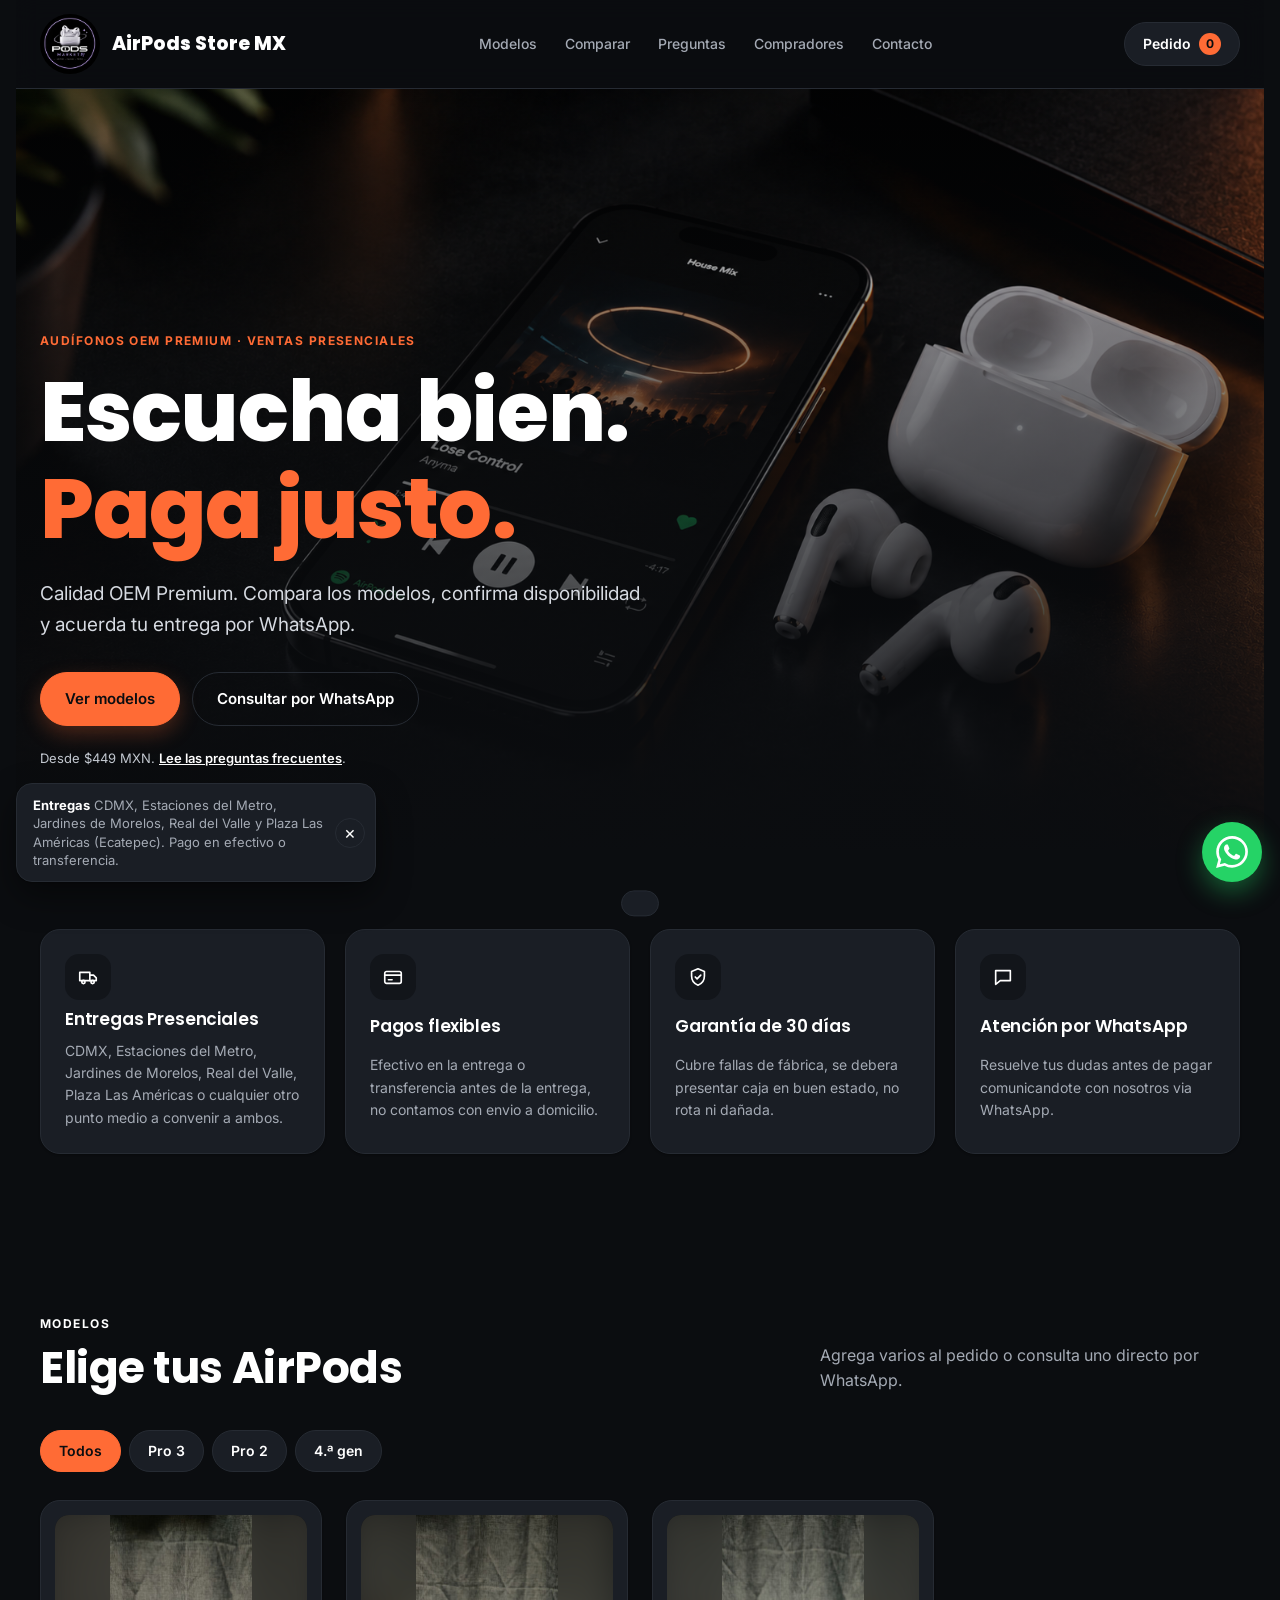
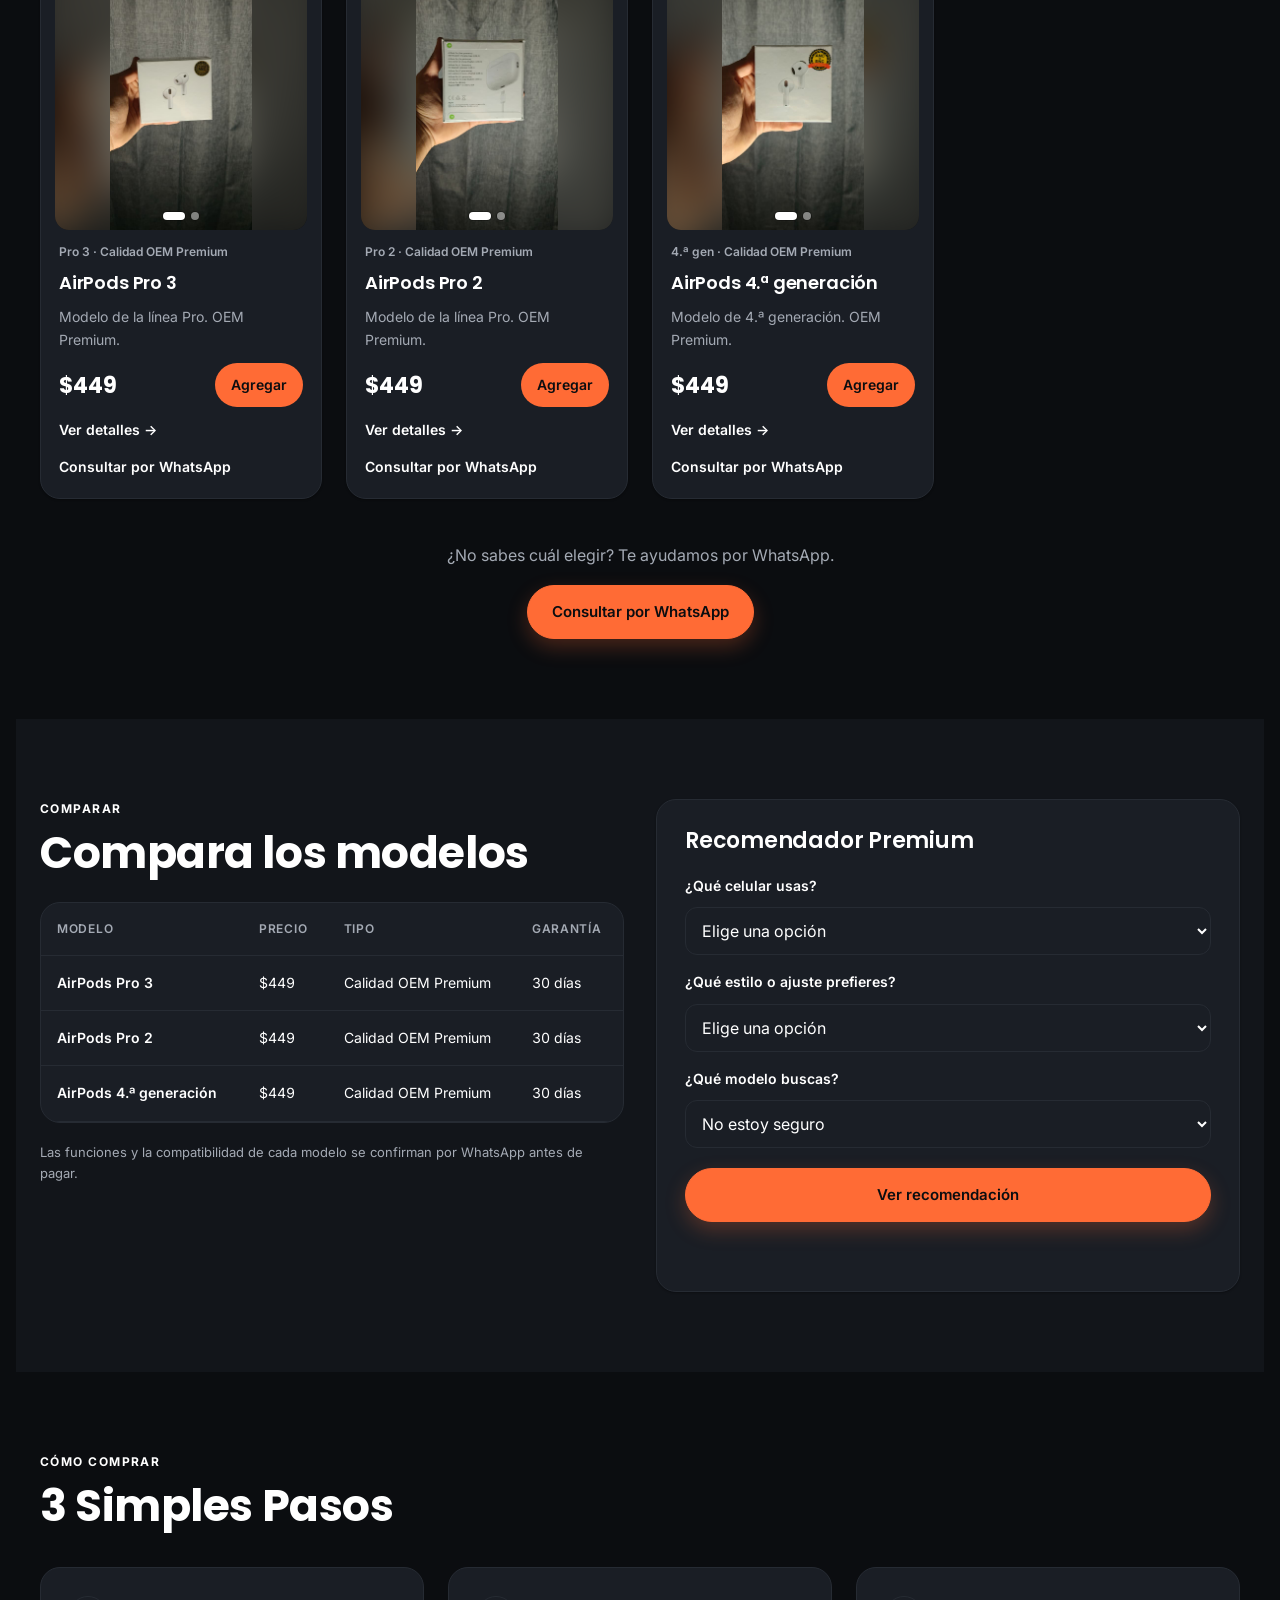
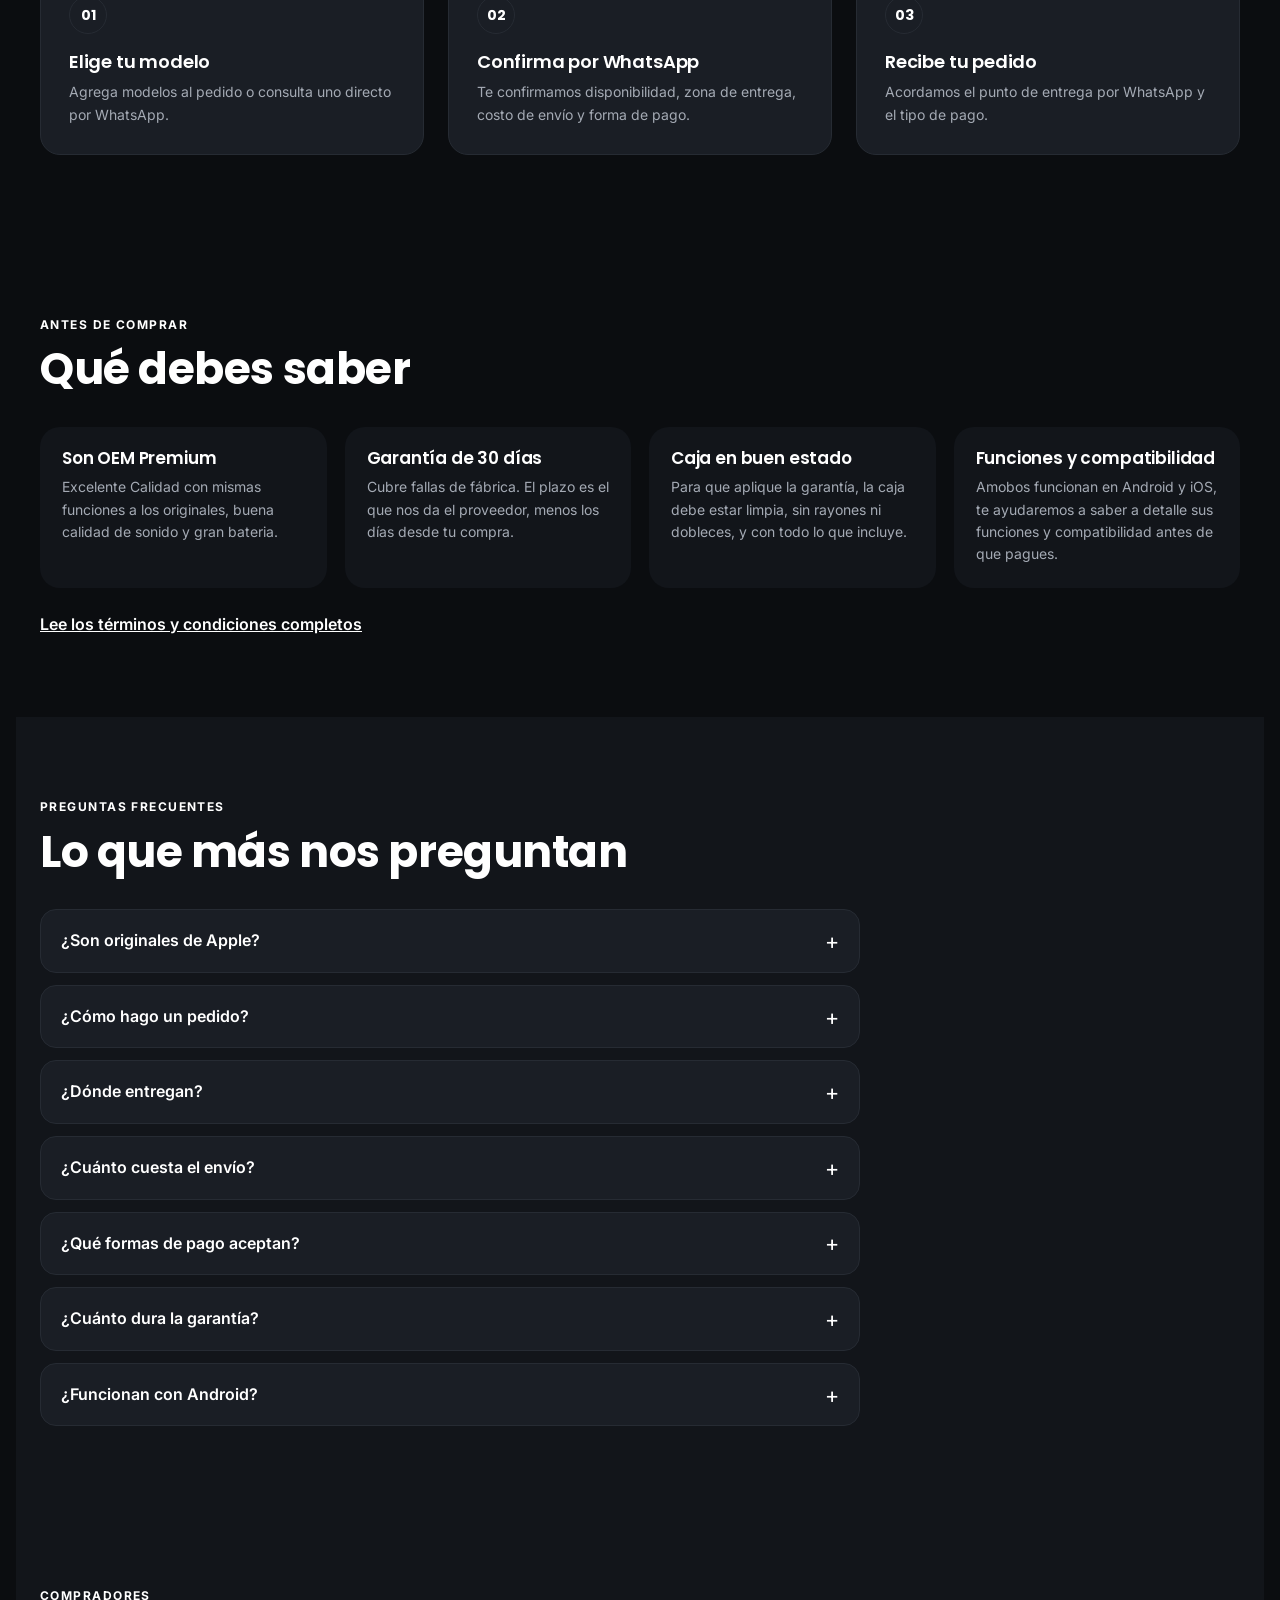
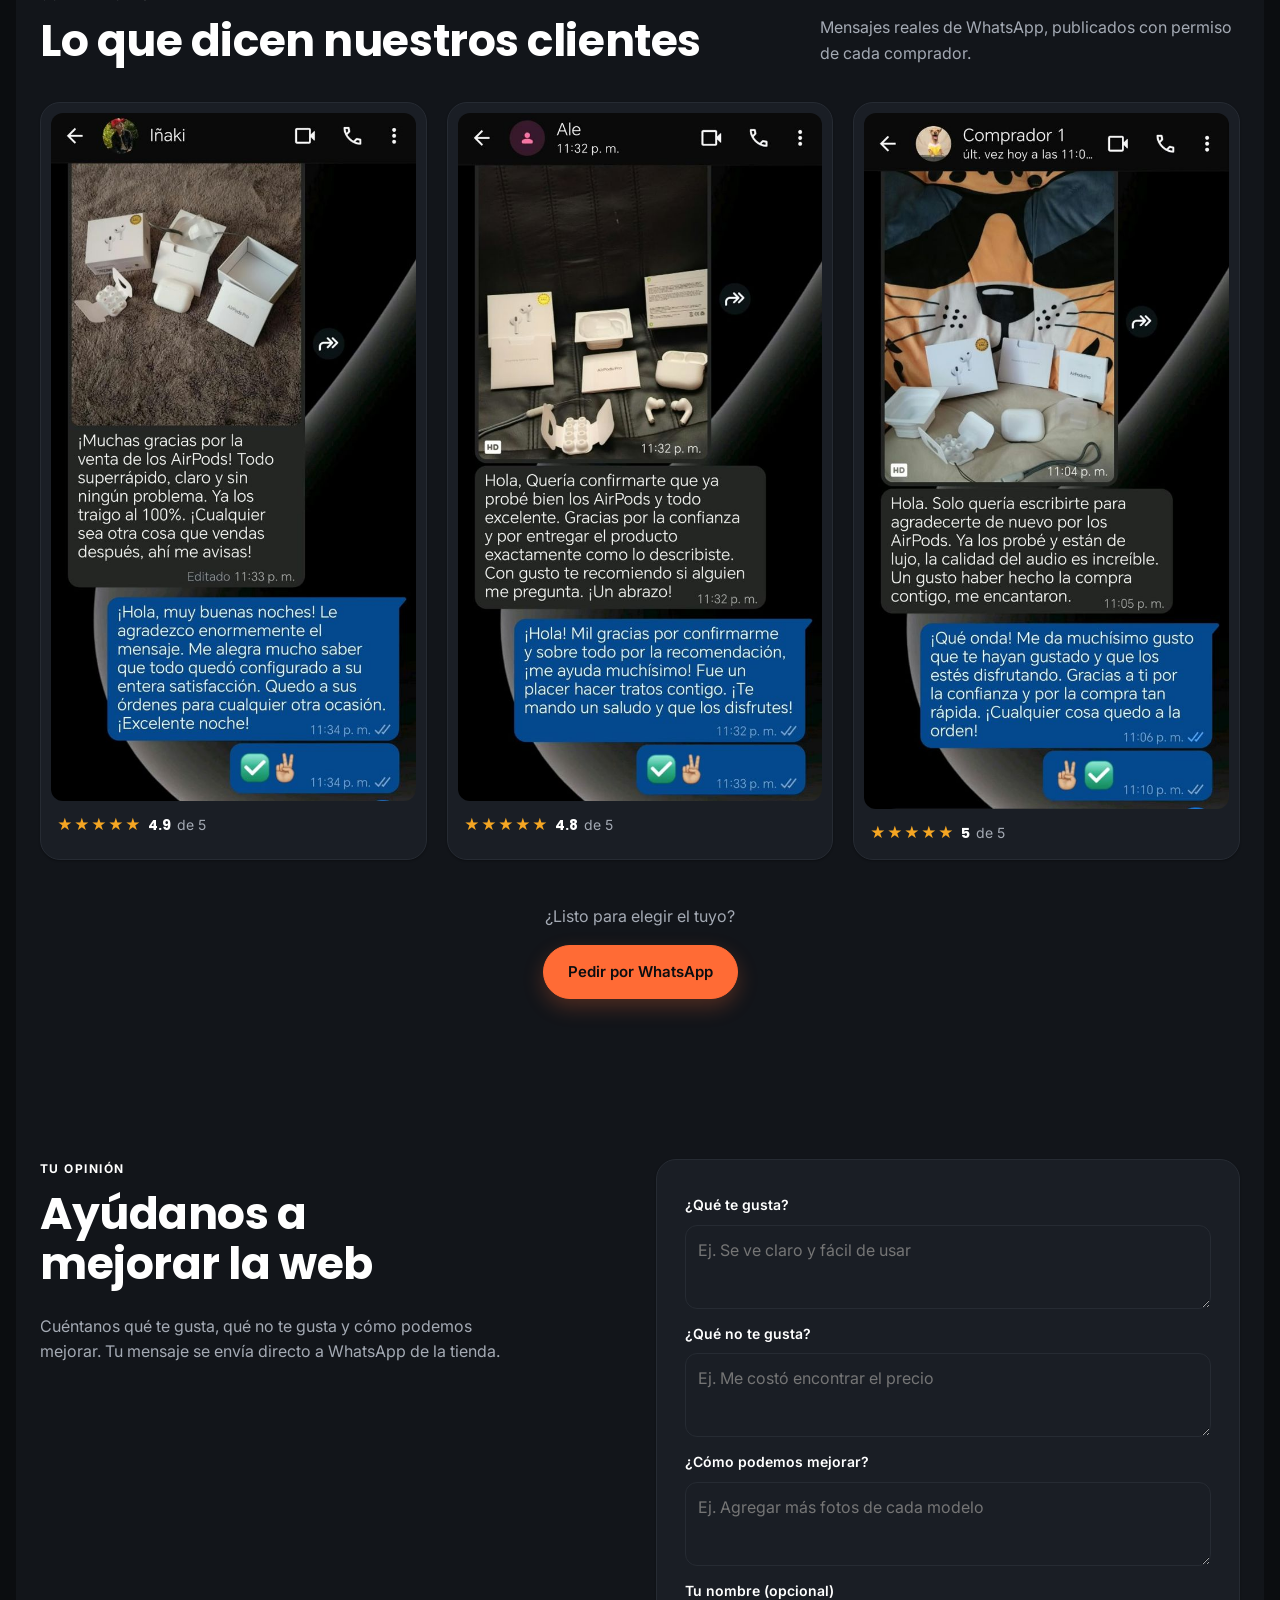
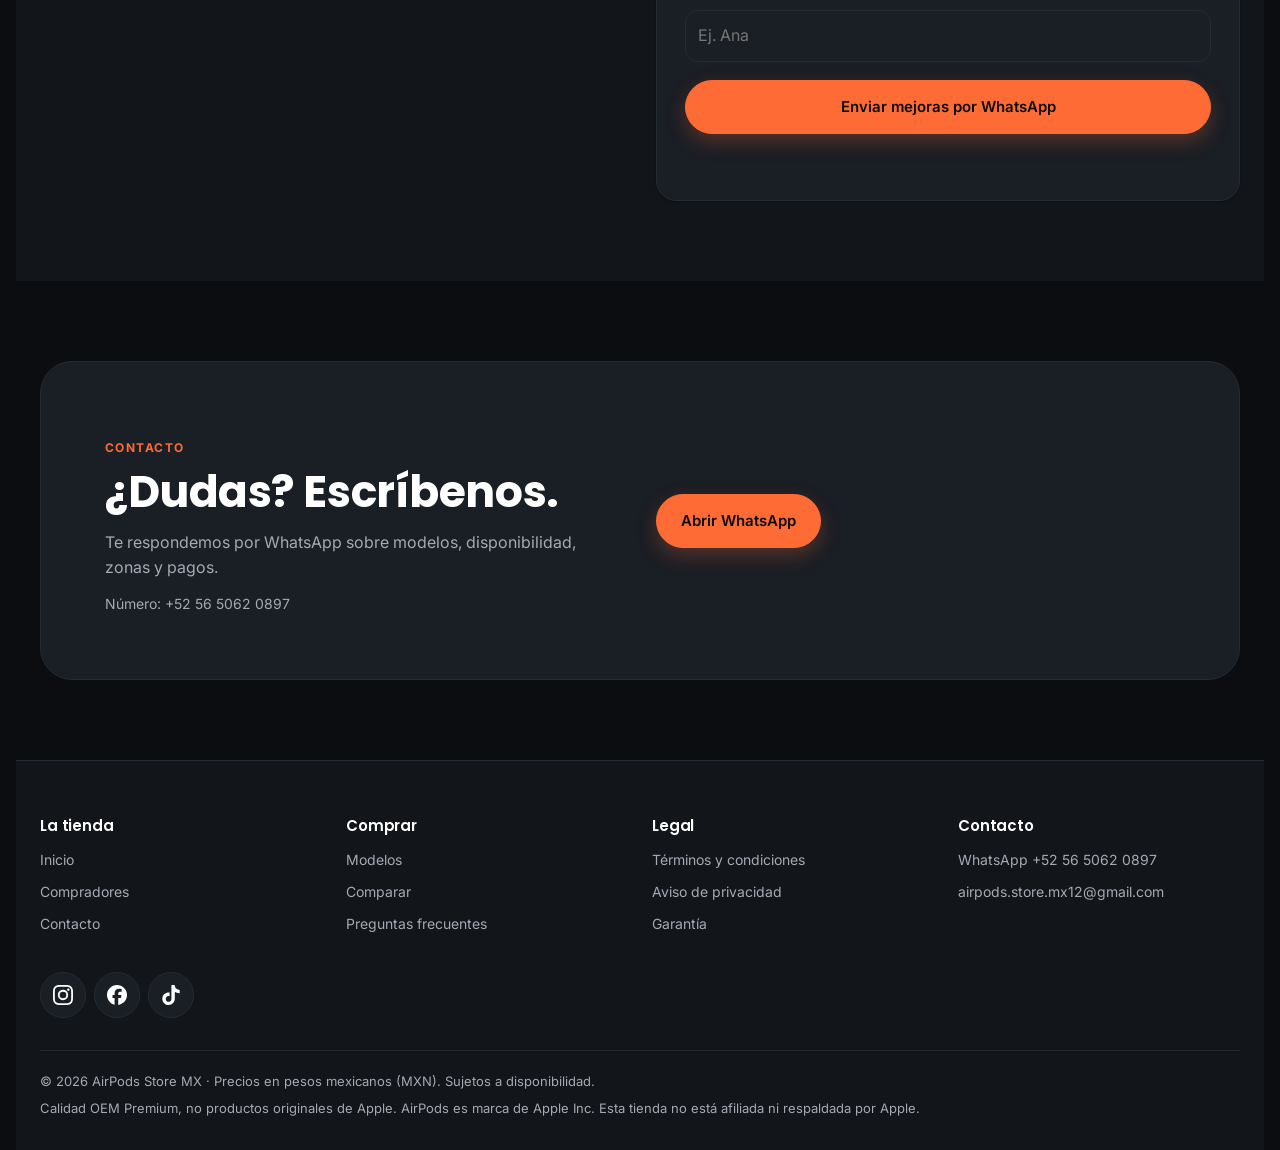
==== commit eec3ad37: "Logos actualizados" ====
--- a/index.html
+++ b/index.html
@@ -9,6 +9,7 @@
   <link rel="preconnect" href="https://fonts.gstatic.com" crossorigin>
   <link href="https://fonts.googleapis.com/css2?family=Inter:wght@400;500;600;700&family=Poppins:wght@600;700;800&display=swap" rel="stylesheet">
   <link rel="stylesheet" href="css/styles.css">
+  <link rel="icon" type="image/png" href="img/products/favicon.png">
 </head>
 <body>
 
@@ -308,10 +309,10 @@
       </div>
     </div>
     <div class="foot-social" aria-label="Redes sociales">
-      <a data-social="instagram" href="#" target="_blank" rel="noopener" hidden>Instagram</a>
-      <a data-social="facebook" href="#" target="_blank" rel="noopener" hidden>Facebook</a>
-      <a data-social="tiktok" href="#" target="_blank" rel="noopener" hidden>TikTok</a>
-    </div>
+  <a class="social-link" data-social="instagram" href="#" target="_blank" rel="noopener" aria-label="Instagram" title="Instagram" hidden><svg viewBox="0 0 24 24" aria-hidden="true" focusable="false"><path d="M7.0301.084c-1.2768.0602-2.1487.264-2.911.5634-.7888.3075-1.4575.72-2.1228 1.3877-.6652.6677-1.075 1.3368-1.3802 2.127-.2954.7638-.4956 1.6365-.552 2.914-.0564 1.2775-.0689 1.6882-.0626 4.947.0062 3.2586.0206 3.6671.0825 4.9473.061 1.2765.264 2.1482.5635 2.9107.308.7889.72 1.4573 1.388 2.1228.6679.6655 1.3365 1.0743 2.1285 1.38.7632.295 1.6361.4961 2.9134.552 1.2773.056 1.6884.069 4.9462.0627 3.2578-.0062 3.668-.0207 4.9478-.0814 1.28-.0607 2.147-.2652 2.9098-.5633.7889-.3086 1.4578-.72 2.1228-1.3881.665-.6682 1.0745-1.3378 1.3795-2.1284.2957-.7632.4966-1.636.552-2.9124.056-1.2809.0692-1.6898.063-4.948-.0063-3.2583-.021-3.6668-.0817-4.9465-.0607-1.2797-.264-2.1487-.5633-2.9117-.3084-.7889-.72-1.4568-1.3876-2.1228C21.2982 1.33 20.628.9208 19.8378.6165 19.074.321 18.2017.1197 16.9244.0645 15.6471.0093 15.236-.005 11.977.0014 8.718.0076 8.31.0215 7.0301.0839m.1402 21.6932c-1.17-.0509-1.8053-.2453-2.2287-.408-.5606-.216-.96-.4771-1.3819-.895-.422-.4178-.6811-.8186-.9-1.378-.1644-.4234-.3624-1.058-.4171-2.228-.0595-1.2645-.072-1.6442-.079-4.848-.007-3.2037.0053-3.583.0607-4.848.05-1.169.2456-1.805.408-2.2282.216-.5613.4762-.96.895-1.3816.4188-.4217.8184-.6814 1.3783-.9003.423-.1651 1.0575-.3614 2.227-.4171 1.2655-.06 1.6447-.072 4.848-.079 3.2033-.007 3.5835.005 4.8495.0608 1.169.0508 1.8053.2445 2.228.408.5608.216.96.4754 1.3816.895.4217.4194.6816.8176.9005 1.3787.1653.4217.3617 1.056.4169 2.2263.0602 1.2655.0739 1.645.0796 4.848.0058 3.203-.0055 3.5834-.061 4.848-.051 1.17-.245 1.8055-.408 2.2294-.216.5604-.4763.96-.8954 1.3814-.419.4215-.8181.6811-1.3783.9-.4224.1649-1.0577.3617-2.2262.4174-1.2656.0595-1.6448.072-4.8493.079-3.2045.007-3.5825-.006-4.848-.0608M16.953 5.5864A1.44 1.44 0 1 0 18.39 4.144a1.44 1.44 0 0 0-1.437 1.4424M5.8385 12.012c.0067 3.4032 2.7706 6.1557 6.173 6.1493 3.4026-.0065 6.157-2.7701 6.1506-6.1733-.0065-3.4032-2.771-6.1565-6.174-6.1498-3.403.0067-6.156 2.771-6.1496 6.1738M8 12.0077a4 4 0 1 1 4.008 3.9921A3.9996 3.9996 0 0 1 8 12.0077"/></svg></a>
+  <a class="social-link" data-social="facebook" href="#" target="_blank" rel="noopener" aria-label="Facebook" title="Facebook" hidden><svg viewBox="0 0 24 24" aria-hidden="true" focusable="false"><path d="M9.101 23.691v-7.98H6.627v-3.667h2.474v-1.58c0-4.085 1.848-5.978 5.858-5.978.401 0 .955.042 1.468.103a8.68 8.68 0 0 1 1.141.195v3.325a8.623 8.623 0 0 0-.653-.036 26.805 26.805 0 0 0-.733-.009c-.707 0-1.259.096-1.675.309a1.686 1.686 0 0 0-.679.622c-.258.42-.374.995-.374 1.752v1.297h3.919l-.386 2.103-.287 1.564h-3.246v8.245C19.396 23.238 24 18.179 24 12.044c0-6.627-5.373-12-12-12s-12 5.373-12 12c0 5.628 3.874 10.35 9.101 11.647Z"/></svg></a>
+  <a class="social-link" data-social="tiktok" href="#" target="_blank" rel="noopener" aria-label="TikTok" title="TikTok" hidden><svg viewBox="0 0 24 24" aria-hidden="true" focusable="false"><path d="M12.525.02c1.31-.02 2.61-.01 3.91-.02.08 1.53.63 3.09 1.75 4.17 1.12 1.11 2.7 1.62 4.24 1.79v4.03c-1.44-.05-2.89-.35-4.2-.97-.57-.26-1.1-.59-1.62-.93-.01 2.92.01 5.84-.02 8.75-.08 1.4-.54 2.79-1.35 3.94-1.31 1.92-3.58 3.17-5.91 3.21-1.43.08-2.86-.31-4.08-1.03-2.02-1.19-3.44-3.37-3.65-5.71-.02-.5-.03-1-.01-1.49.18-1.9 1.12-3.72 2.58-4.96 1.66-1.44 3.98-2.13 6.15-1.72.02 1.48-.04 2.96-.04 4.44-.99-.32-2.15-.23-3.02.37-.63.41-1.11 1.04-1.36 1.75-.21.51-.15 1.07-.14 1.61.24 1.64 1.82 3.02 3.5 2.87 1.12-.01 2.19-.66 2.77-1.61.19-.33.4-.67.41-1.06.1-1.79.06-3.57.07-5.36.01-4.03-.01-8.05.02-12.07z"/></svg></a>
+</div>
     <div class="foot-bottom">
       <p>© <span id="year"></span> AirPods Store MX · Precios en pesos mexicanos (MXN). Sujetos a disponibilidad.</p>
       <p>Calidad OEM Premium, no productos originales de Apple. AirPods es marca de Apple Inc. Esta tienda no está afiliada ni respaldada por Apple.</p>
--- a/css/styles.css
+++ b/css/styles.css
@@ -1888,3 +1888,33 @@
   color: var(--muted);
   max-width: 46ch;
 }
+/* Redes sociales: íconos oficiales (aparecen cuando la URL está en config.js) */
+.foot-social .social-link {
+  width: 46px;
+  height: 46px;
+  padding: 0;
+  border-radius: 50%;
+  display: inline-grid;
+  place-items: center;
+  background: var(--surface);
+  border: 1px solid var(--line);
+  color: var(--ink);
+  text-decoration: none;
+  transition:
+    border-color 0.2s ease,
+    background-color 0.2s ease,
+    transform 0.2s ease;
+}
+.foot-social .social-link:hover {
+  border-color: var(--accent);
+  background: var(--accent);
+  transform: translateY(-2px);
+}
+.foot-social .social-link svg {
+  width: 20px;
+  height: 20px;
+  fill: currentColor;
+}
+.foot-social .social-link[hidden] {
+  display: none;
+}
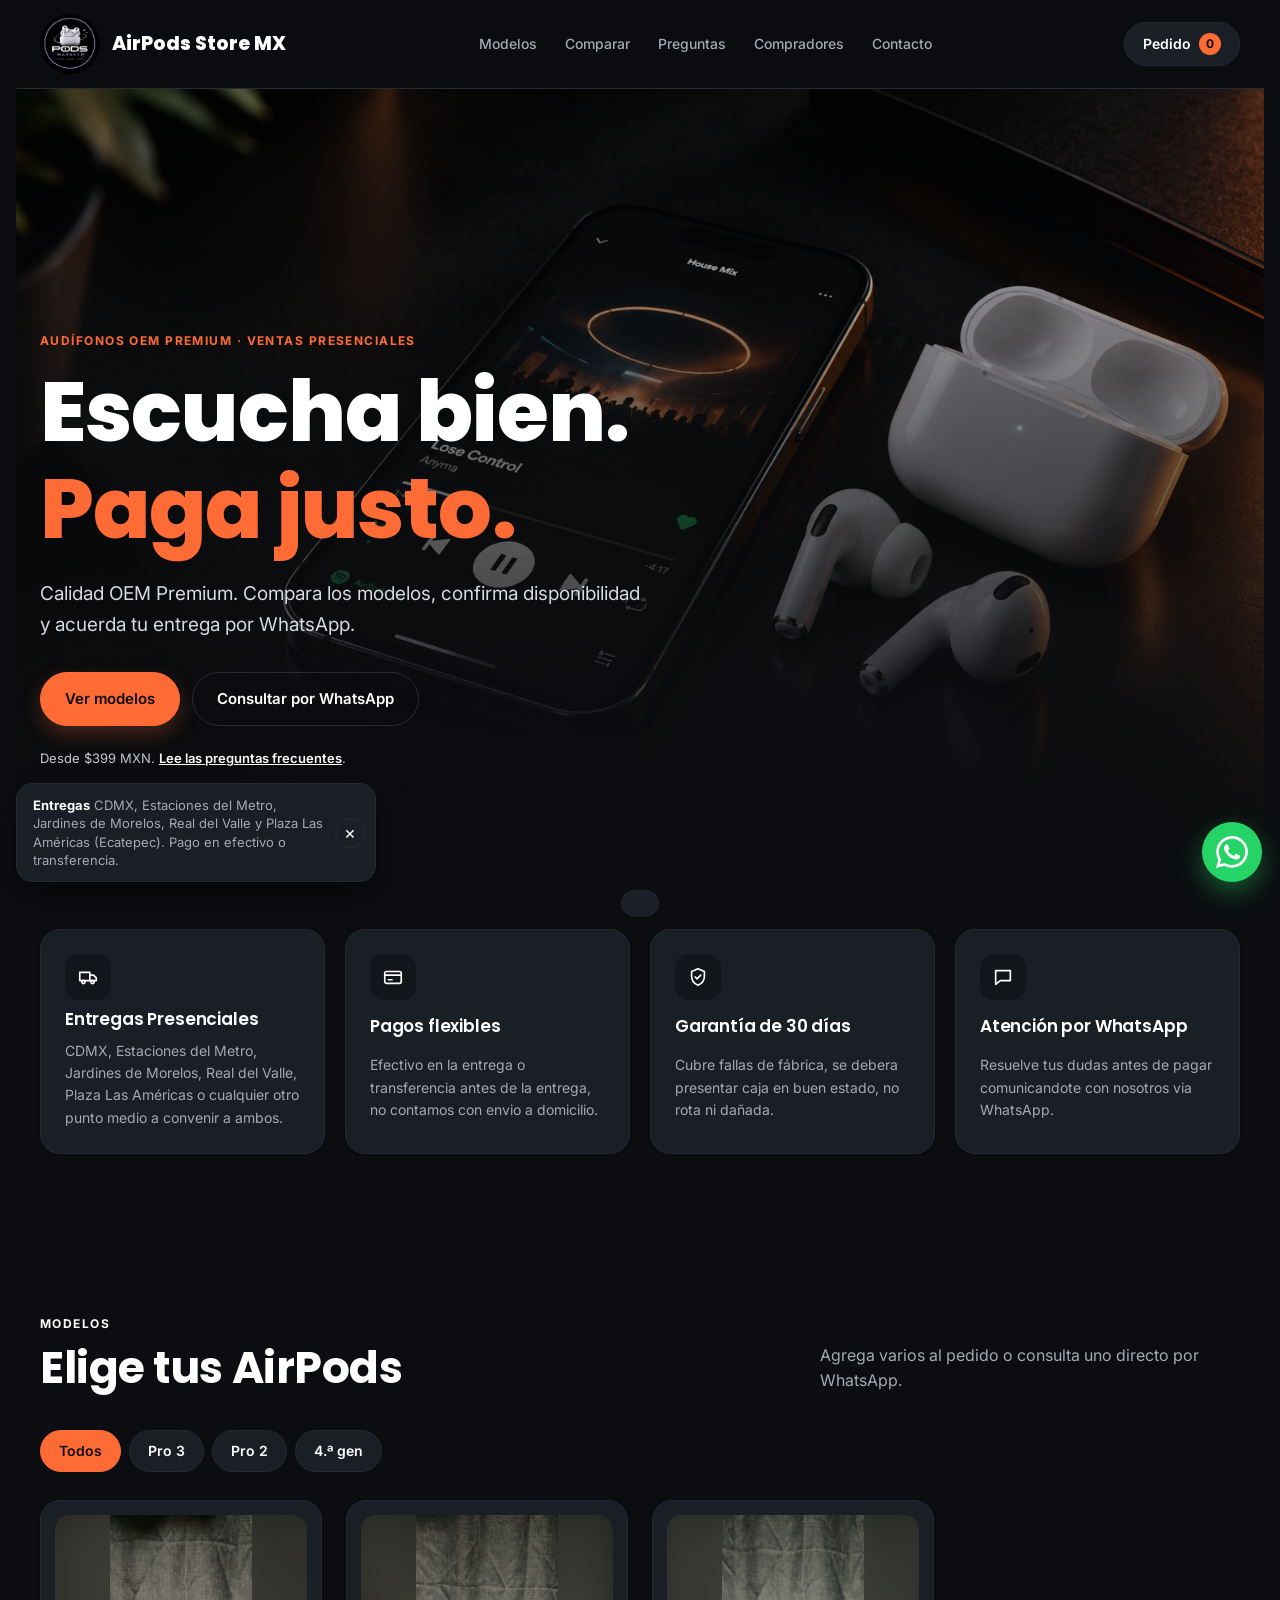
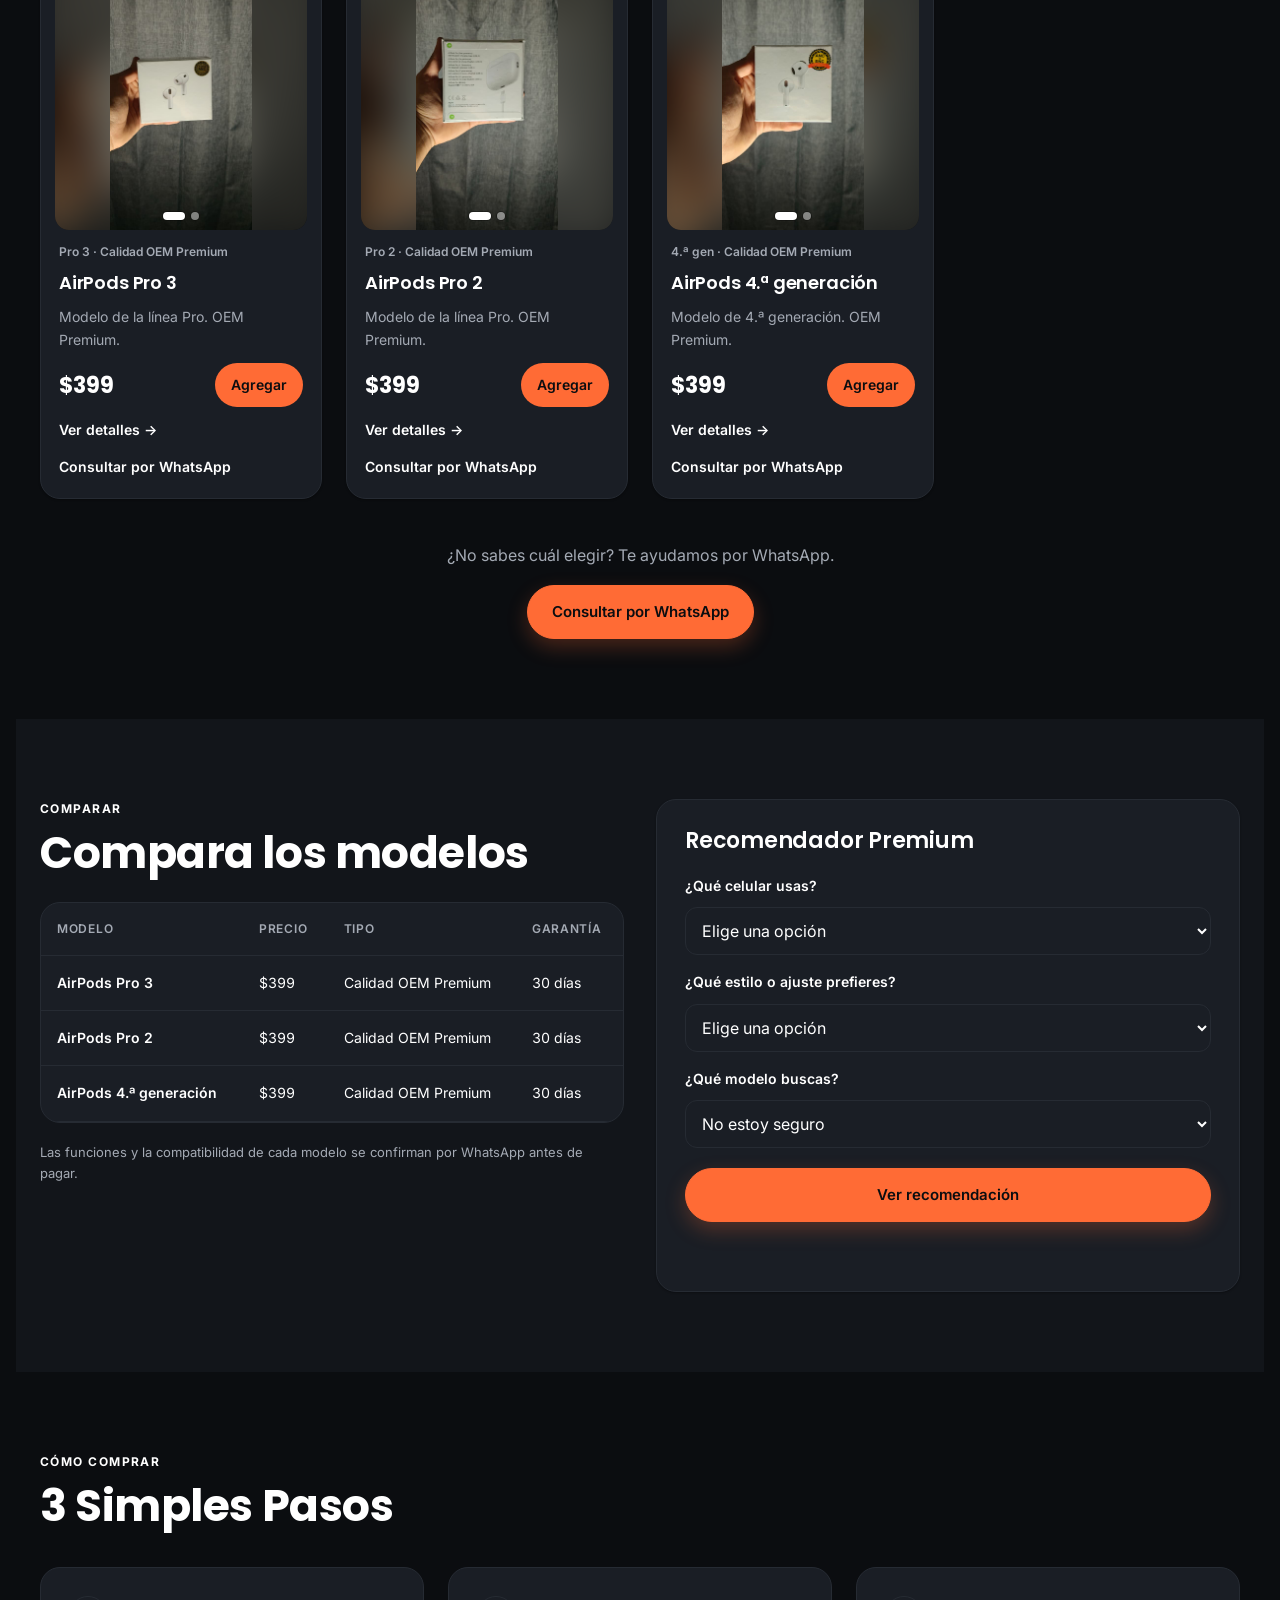
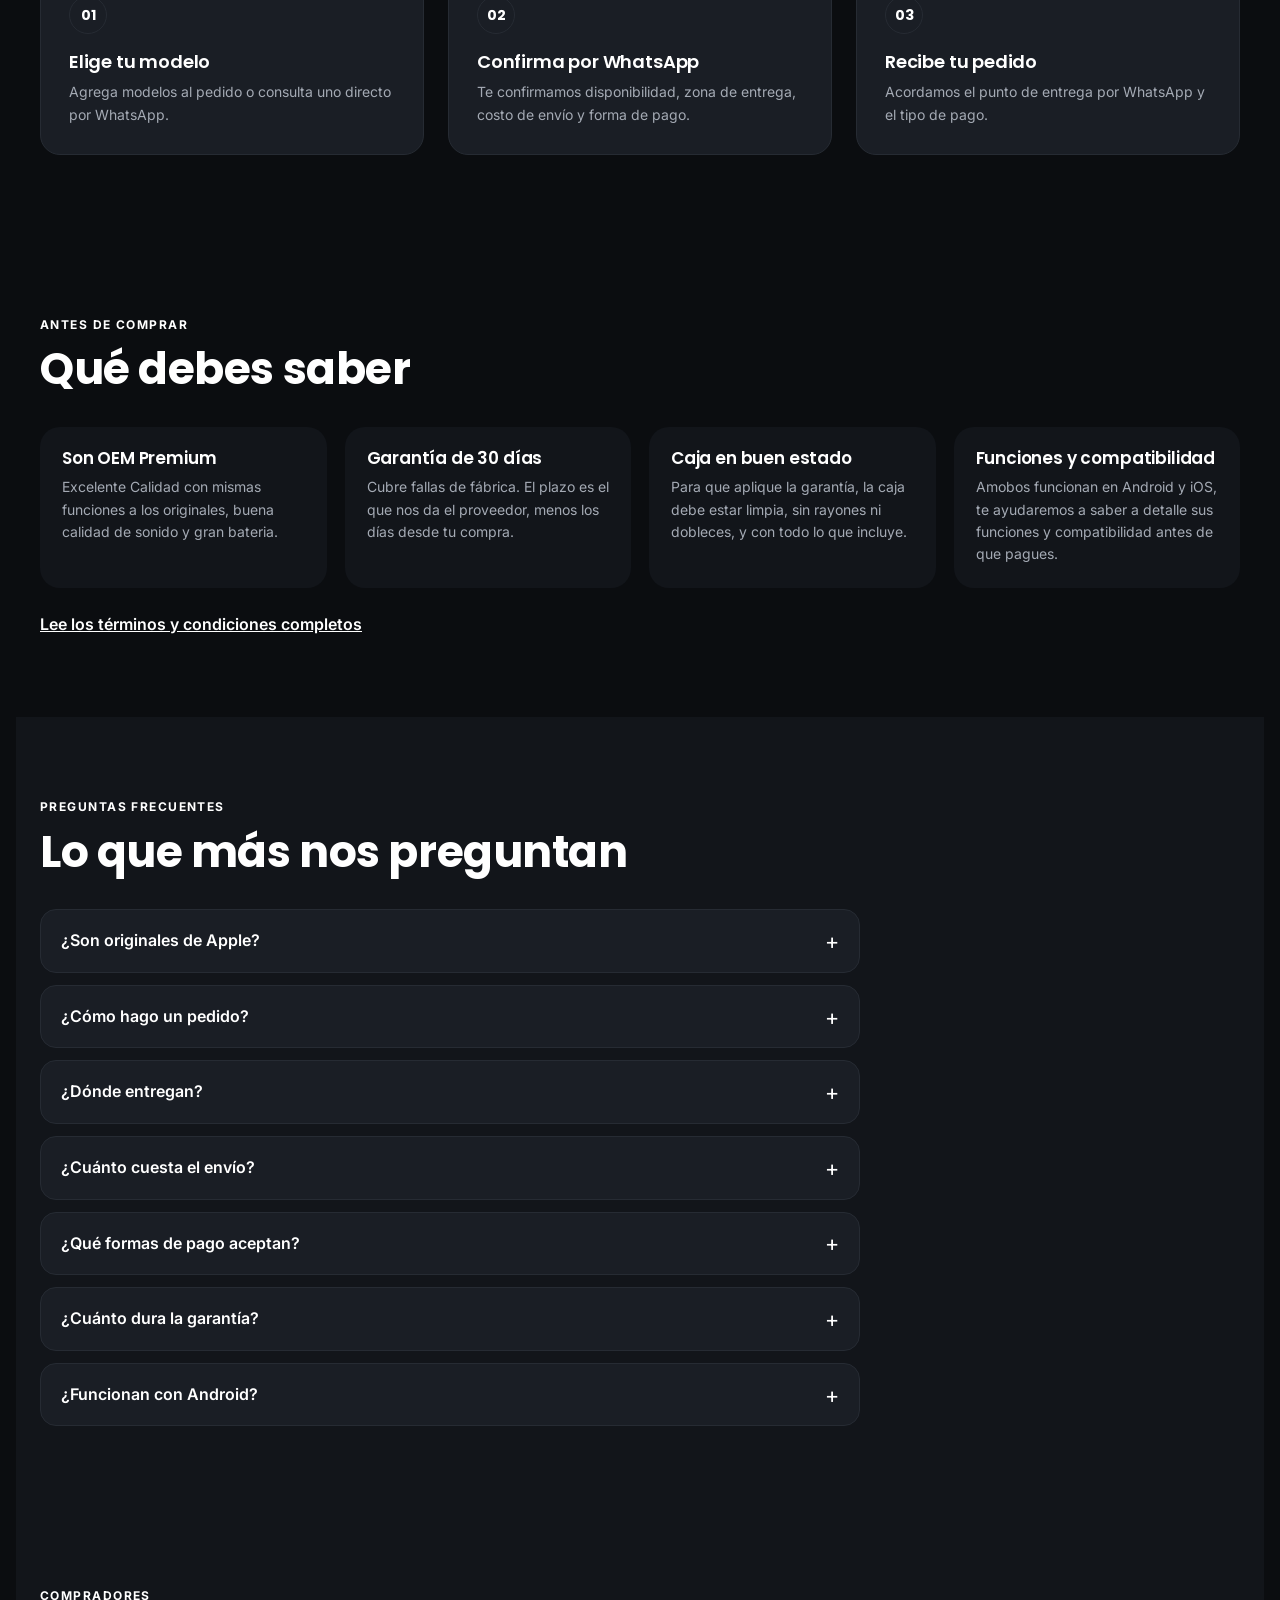
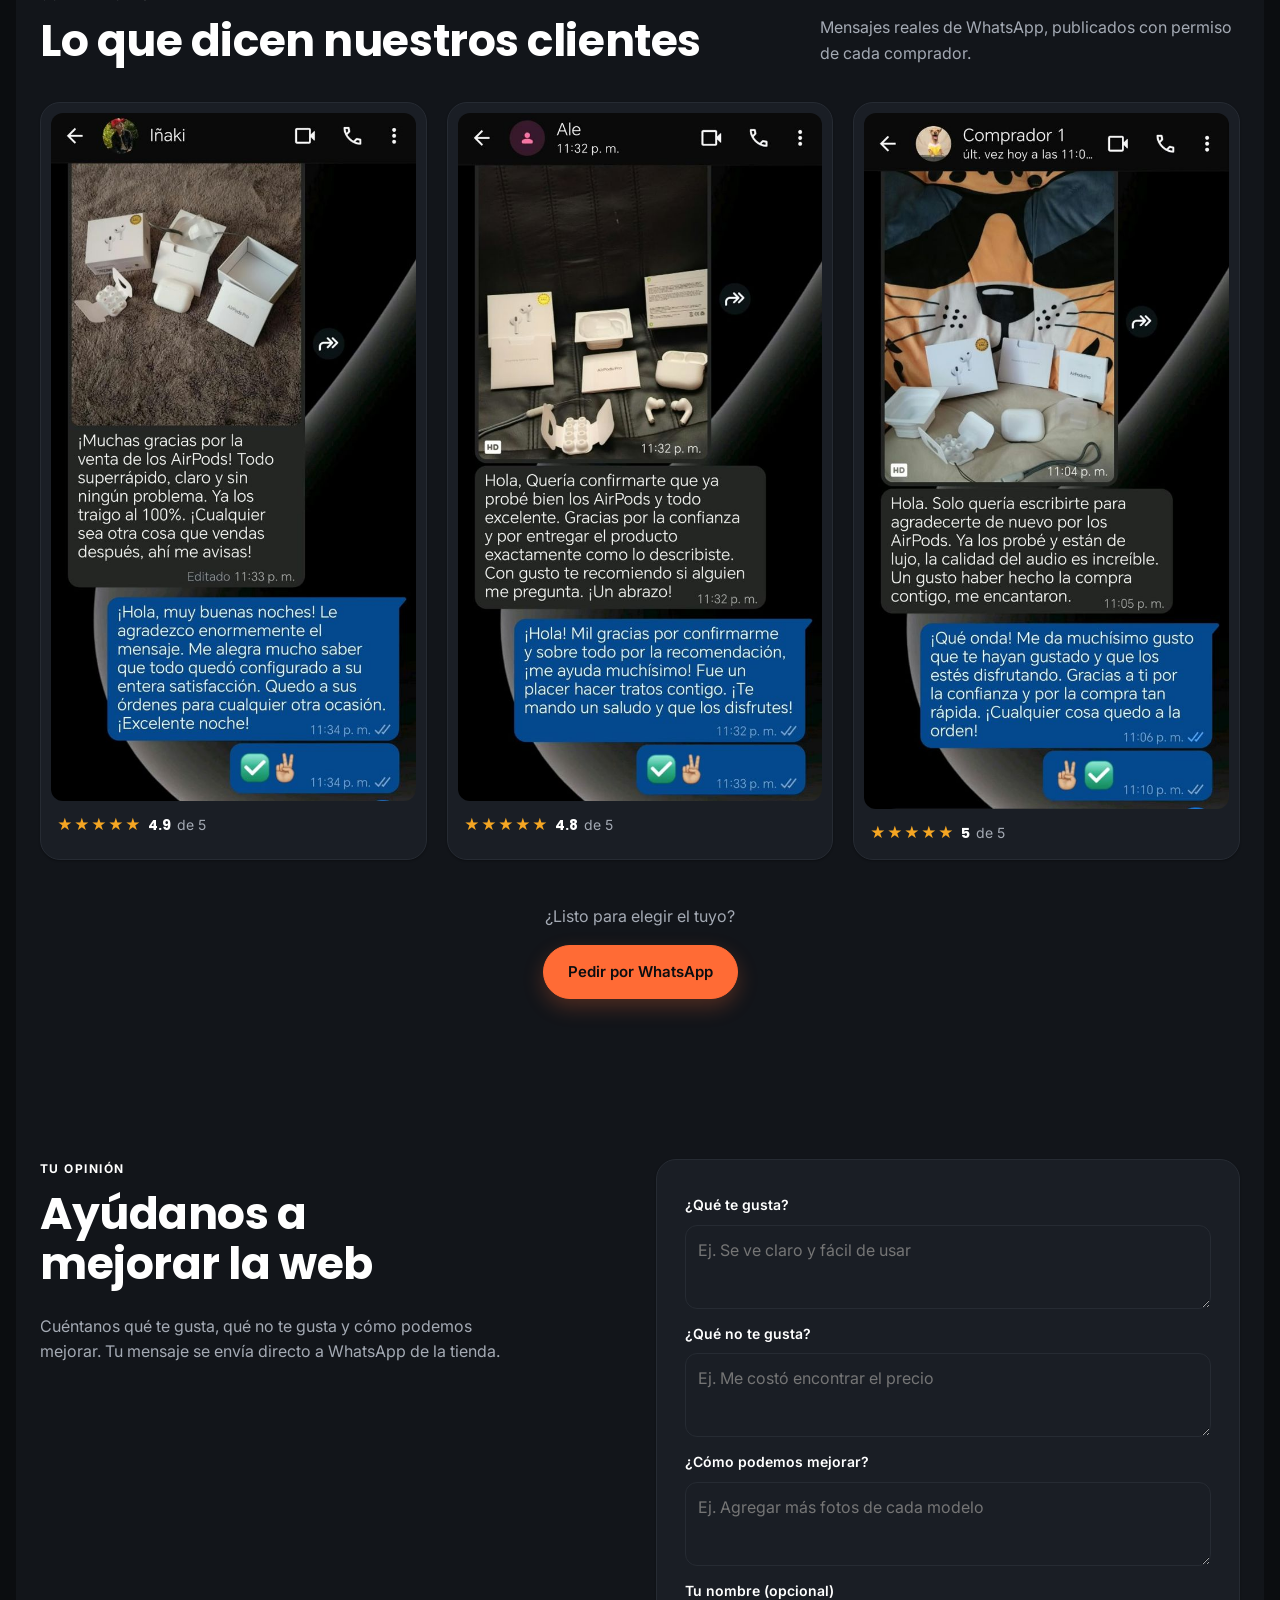
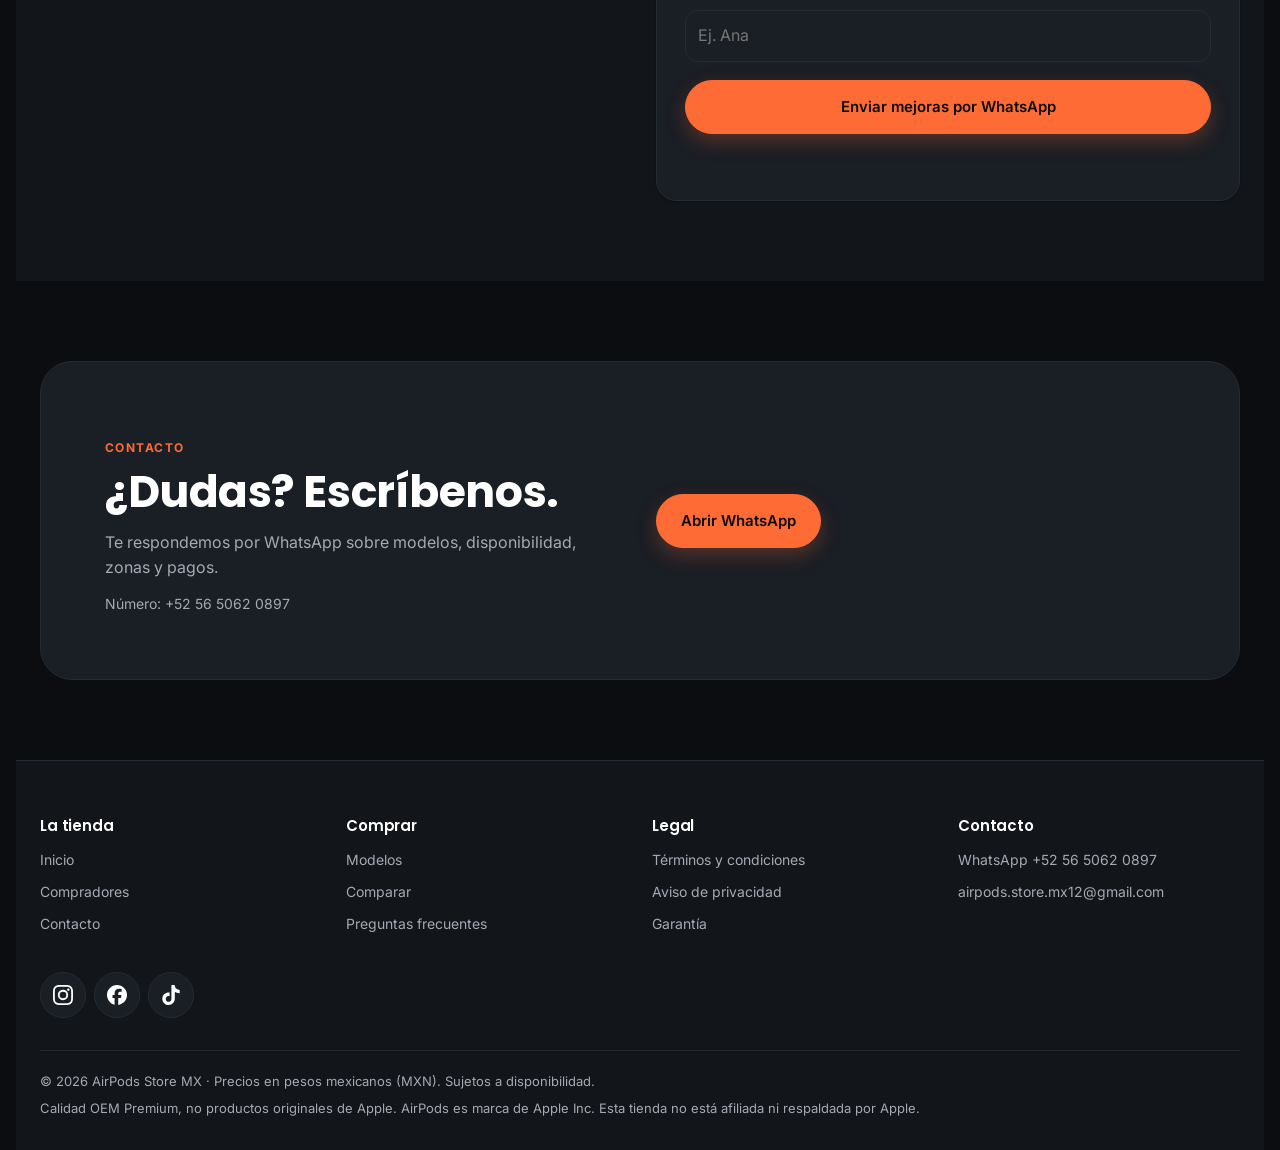
==== commit 01265ce6: "Logos de redes sociales actualizados" ====
--- a/index.html
+++ b/index.html
@@ -1,350 +1,669 @@
 <!doctype html>
 <html lang="es">
-<head>
-  <meta charset="utf-8">
-  <meta name="viewport" content="width=device-width, initial-scale=1, viewport-fit=cover">
-  <meta name="description" content="AirPods Store MX: Calidad OEM Premium con entrega en Jardines de Morelos, Real del Valle y Las Américas. Pago en efectivo o transferencia. Consulta por WhatsApp.">
-  <title>AirPods Store MX | Audífonos OEM con entrega local</title>
-  <link rel="preconnect" href="https://fonts.googleapis.com">
-  <link rel="preconnect" href="https://fonts.gstatic.com" crossorigin>
-  <link href="https://fonts.googleapis.com/css2?family=Inter:wght@400;500;600;700&family=Poppins:wght@600;700;800&display=swap" rel="stylesheet">
-  <link rel="stylesheet" href="css/styles.css">
-  <link rel="icon" type="image/png" href="img/products/favicon.png">
-</head>
-<body>
-
-<a class="skip-link" href="#main">Saltar al contenido</a>
-
-<header class="site-header top">
-  <div class="wrap bar">
-    <a class="brand" href="#inicio"><img class="logo" src="img/products/airpods-img.jpeg" alt="" width="40" height="40">AirPods Store MX</a>
-    <nav class="links" id="siteNav" aria-label="Principal">
-      <a href="#catalogo">Modelos</a>
-      <a href="#comparar">Comparar</a>
-      <a href="#preguntas">Preguntas</a>
-      <a href="#referencias">Compradores</a>
-      <a href="#contacto">Contacto</a>
-    </nav>
-    <button class="cart-btn" id="openCart" aria-haspopup="dialog">Pedido <b id="cartCount">0</b></button>
-    <button class="menu-btn" type="button" aria-controls="siteNav" aria-expanded="false" aria-label="Abrir menú">
-      <span></span><span></span><span></span>
-    </button>
-  </div>
-</header>
-
-<main id="main">
-  <section class="hero" id="inicio" aria-labelledby="hero-title">
-    <div class="wrap hero-content">
-      <p class="eyebrow">Audífonos OEM Premium · Ventas Presenciales </p>
-      <h1 id="hero-title">Escucha bien. <em>Paga justo.</em></h1>
-      <p class="lead">Calidad OEM Premium. Compara los modelos, confirma disponibilidad y acuerda tu entrega por WhatsApp.</p>
-      <div class="hero-actions">
-        <a class="btn primary" href="#catalogo">Ver modelos</a>
-        <a class="btn ghost" data-wa href="#" target="_blank" rel="noopener">Consultar por WhatsApp</a>
+  <head>
+    <meta charset="utf-8" />
+    <meta
+      name="viewport"
+      content="width=device-width, initial-scale=1, viewport-fit=cover"
+    />
+    <meta
+      name="description"
+      content="AirPods Store MX: Calidad OEM Premium con entrega en Jardines de Morelos, Real del Valle y Las Américas. Pago en efectivo o transferencia. Consulta por WhatsApp."
+    />
+    <title>AirPods Store MX | Audífonos OEM con entrega local</title>
+    <link rel="preconnect" href="https://fonts.googleapis.com" />
+    <link rel="preconnect" href="https://fonts.gstatic.com" crossorigin />
+    <link
+      href="https://fonts.googleapis.com/css2?family=Inter:wght@400;500;600;700&family=Poppins:wght@600;700;800&display=swap"
+      rel="stylesheet"
+    />
+    <link rel="stylesheet" href="css/styles.css" />
+    <link rel="icon" type="image/png" href="img/products/favicon.png" />
+  </head>
+  <body>
+    <a class="skip-link" href="#main">Saltar al contenido</a>
+
+    <header class="site-header top">
+      <div class="wrap bar">
+        <a class="brand" href="#inicio"
+          ><img
+            class="logo"
+            src="img/products/airpods-img.jpeg"
+            alt=""
+            width="40"
+            height="40"
+          />AirPods Store MX</a
+        >
+        <nav class="links" id="siteNav" aria-label="Principal">
+          <a href="#catalogo">Modelos</a>
+          <a href="#comparar">Comparar</a>
+          <a href="#preguntas">Preguntas</a>
+          <a href="#referencias">Compradores</a>
+          <a href="#contacto">Contacto</a>
+        </nav>
+        <button class="cart-btn" id="openCart" aria-haspopup="dialog">
+          Pedido <b id="cartCount">0</b>
+        </button>
+        <button
+          class="menu-btn"
+          type="button"
+          aria-controls="siteNav"
+          aria-expanded="false"
+          aria-label="Abrir menú"
+        >
+          <span></span><span></span><span></span>
+        </button>
       </div>
-      <p class="oem-note">Desde <span data-min-price></span> MXN. <a href="#preguntas">Lee las preguntas frecuentes</a>.</p>
-    </div>
-  </section>
-
-  <section class="benefits" aria-label="Por qué comprar aquí">
-    <div class="wrap benefit-grid">
-      <article class="benefit">
-        <span class="benefit-ico" aria-hidden="true">
-          <svg viewBox="0 0 24 24" fill="none" stroke="currentColor" stroke-width="1.8" stroke-linecap="round" stroke-linejoin="round"><path d="M3 7h11v9H3z"/><path d="M14 10h4l3 3v3h-7"/><circle cx="7" cy="17.5" r="1.8"/><circle cx="17" cy="17.5" r="1.8"/></svg>
-        </span>
-        <h3>Entregas Presenciales</h3>
-        <p>CDMX, Estaciones del Metro, Jardines de Morelos, Real del Valle, Plaza Las Américas o cualquier otro punto medio a convenir a ambos.</p>
-      </article>
-      <article class="benefit">
-        <span class="benefit-ico" aria-hidden="true">
-          <svg viewBox="0 0 24 24" fill="none" stroke="currentColor" stroke-width="1.8" stroke-linecap="round" stroke-linejoin="round"><rect x="3" y="6" width="18" height="13" rx="2"/><path d="M3 10h18"/><path d="M7 15h4"/></svg>
-        </span>
-        <h3>Pagos flexibles</h3>
-        <p>Efectivo en la entrega o transferencia antes de la entrega, no contamos con envio a domicilio.</p>
-      </article>
-      <article class="benefit">
-        <span class="benefit-ico" aria-hidden="true">
-          <svg viewBox="0 0 24 24" fill="none" stroke="currentColor" stroke-width="1.8" stroke-linecap="round" stroke-linejoin="round"><path d="M12 3l7 3v5c0 4.5-3 8.5-7 10-4-1.5-7-5.5-7-10V6z"/><path d="M9 12l2 2 4-4"/></svg>
-        </span>
-        <h3>Garantía de 30 días</h3>
-        <p>Cubre fallas de fábrica, se debera presentar caja en buen estado, no rota ni dañada.</p>
-      </article>
-      <article class="benefit">
-        <span class="benefit-ico" aria-hidden="true">
-          <svg viewBox="0 0 24 24" fill="none" stroke="currentColor" stroke-width="1.8" stroke-linecap="round" stroke-linejoin="round"><path d="M4 5h16v11H9l-5 4z"/></svg>
-        </span>
-        <h3>Atención por WhatsApp</h3>
-        <p>Resuelve tus dudas antes de pagar comunicandote con nosotros via WhatsApp.</p>
-      </article>
-    </div>
-  </section>
-
-  <section id="catalogo" aria-labelledby="catalogo-title">
-    <div class="wrap">
-      <div class="sec-head">
-        <div>
-          <p class="eyebrow">Modelos</p>
-          <h2 id="catalogo-title">Elige tus AirPods</h2>
-        </div>
-        <p class="intro">Agrega varios al pedido o consulta uno directo por WhatsApp.</p>
+    </header>
+
+    <main id="main">
+      <section class="hero" id="inicio" aria-labelledby="hero-title">
+        <div class="wrap hero-content">
+          <p class="eyebrow">Audífonos OEM Premium · Ventas Presenciales</p>
+          <h1 id="hero-title">Escucha bien. <em>Paga justo.</em></h1>
+          <p class="lead">
+            Calidad OEM Premium. Compara los modelos, confirma disponibilidad y
+            acuerda tu entrega por WhatsApp.
+          </p>
+          <div class="hero-actions">
+            <a class="btn primary" href="#catalogo">Ver modelos</a>
+            <a class="btn ghost" data-wa href="#" target="_blank" rel="noopener"
+              >Consultar por WhatsApp</a
+            >
+          </div>
+          <p class="oem-note">
+            Desde <span data-min-price></span> MXN.
+            <a href="#preguntas">Lee las preguntas frecuentes</a>.
+          </p>
+        </div>
+      </section>
+
+      <section class="benefits" aria-label="Por qué comprar aquí">
+        <div class="wrap benefit-grid">
+          <article class="benefit">
+            <span class="benefit-ico" aria-hidden="true">
+              <svg
+                viewBox="0 0 24 24"
+                fill="none"
+                stroke="currentColor"
+                stroke-width="1.8"
+                stroke-linecap="round"
+                stroke-linejoin="round"
+              >
+                <path d="M3 7h11v9H3z" />
+                <path d="M14 10h4l3 3v3h-7" />
+                <circle cx="7" cy="17.5" r="1.8" />
+                <circle cx="17" cy="17.5" r="1.8" />
+              </svg>
+            </span>
+            <h3>Entregas Presenciales</h3>
+            <p>
+              CDMX, Estaciones del Metro, Jardines de Morelos, Real del Valle,
+              Plaza Las Américas o cualquier otro punto medio a convenir a
+              ambos.
+            </p>
+          </article>
+          <article class="benefit">
+            <span class="benefit-ico" aria-hidden="true">
+              <svg
+                viewBox="0 0 24 24"
+                fill="none"
+                stroke="currentColor"
+                stroke-width="1.8"
+                stroke-linecap="round"
+                stroke-linejoin="round"
+              >
+                <rect x="3" y="6" width="18" height="13" rx="2" />
+                <path d="M3 10h18" />
+                <path d="M7 15h4" />
+              </svg>
+            </span>
+            <h3>Pagos flexibles</h3>
+            <p>
+              Efectivo en la entrega o transferencia antes de la entrega, no
+              contamos con envio a domicilio.
+            </p>
+          </article>
+          <article class="benefit">
+            <span class="benefit-ico" aria-hidden="true">
+              <svg
+                viewBox="0 0 24 24"
+                fill="none"
+                stroke="currentColor"
+                stroke-width="1.8"
+                stroke-linecap="round"
+                stroke-linejoin="round"
+              >
+                <path d="M12 3l7 3v5c0 4.5-3 8.5-7 10-4-1.5-7-5.5-7-10V6z" />
+                <path d="M9 12l2 2 4-4" />
+              </svg>
+            </span>
+            <h3>Garantía de 30 días</h3>
+            <p>
+              Cubre fallas de fábrica, se debera presentar caja en buen estado,
+              no rota ni dañada.
+            </p>
+          </article>
+          <article class="benefit">
+            <span class="benefit-ico" aria-hidden="true">
+              <svg
+                viewBox="0 0 24 24"
+                fill="none"
+                stroke="currentColor"
+                stroke-width="1.8"
+                stroke-linecap="round"
+                stroke-linejoin="round"
+              >
+                <path d="M4 5h16v11H9l-5 4z" />
+              </svg>
+            </span>
+            <h3>Atención por WhatsApp</h3>
+            <p>
+              Resuelve tus dudas antes de pagar comunicandote con nosotros via
+              WhatsApp.
+            </p>
+          </article>
+        </div>
+      </section>
+
+      <section id="catalogo" aria-labelledby="catalogo-title">
+        <div class="wrap">
+          <div class="sec-head">
+            <div>
+              <p class="eyebrow">Modelos</p>
+              <h2 id="catalogo-title">Elige tus AirPods</h2>
+            </div>
+            <p class="intro">
+              Agrega varios al pedido o consulta uno directo por WhatsApp.
+            </p>
+          </div>
+          <div
+            class="filters"
+            role="group"
+            aria-label="Filtrar productos"
+            id="filters"
+          ></div>
+          <div class="grid" id="grid"></div>
+          <div class="cta-row">
+            <p>¿No sabes cuál elegir? Te ayudamos por WhatsApp.</p>
+            <a
+              class="btn primary"
+              data-wa
+              href="#"
+              target="_blank"
+              rel="noopener"
+              >Consultar por WhatsApp</a
+            >
+          </div>
+        </div>
+      </section>
+
+      <section id="comparar" class="help" aria-labelledby="comparar-title">
+        <div class="wrap help-grid">
+          <div>
+            <p class="eyebrow">Comparar</p>
+            <h2 id="comparar-title">Compara los modelos</h2>
+            <div class="table-wrap">
+              <table class="compare">
+                <caption class="sr-only">
+                  Comparativa de modelos
+                </caption>
+                <thead>
+                  <tr>
+                    <th scope="col">Modelo</th>
+                    <th scope="col">Precio</th>
+                    <th scope="col">Tipo</th>
+                    <th scope="col">Garantía</th>
+                  </tr>
+                </thead>
+                <tbody id="compareBody"></tbody>
+              </table>
+            </div>
+            <br />
+            <p class="note">
+              Las funciones y la compatibilidad de cada modelo se confirman por
+              WhatsApp antes de pagar.
+            </p>
+          </div>
+
+          <div class="assist recomendador-box" id="recomendador">
+            <h3 id="assist-title">Recomendador Premium</h3>
+
+            <!-- Pregunta 1 -->
+            <label for="q-device">¿Qué celular usas?</label>
+            <select id="q-device">
+              <option value="">Elige una opción</option>
+              <option value="iphone">iPhone</option>
+              <option value="android">Android</option>
+            </select>
+
+            <!-- Pregunta 2 -->
+            <label for="q-style">¿Qué estilo o ajuste prefieres?</label>
+            <select id="q-style">
+              <option value="">Elige una opción</option>
+              <option value="almohadilla">
+                Con almohadilla (Ajuste sellado)
+              </option>
+              <option value="clasico">Sin almohadilla (Estilo clásico)</option>
+              <option value="nuevo">Los más nuevos del mercado</option>
+            </select>
+
+            <!-- Pregunta 3 -->
+            <label for="q-model">¿Qué modelo buscas?</label>
+            <select id="q-model">
+              <option value="">No estoy seguro</option>
+              <option value="pro3">AirPods Pro 3</option>
+              <option value="pro2">AirPods Pro 2</option>
+              <option value="gen4">AirPods 4.ª generación</option>
+            </select>
+
+            <button
+              class="btn primary block btn-ver"
+              type="button"
+              id="verRecomendacion"
+            >
+              Ver recomendación
+            </button>
+            <p
+              class="result"
+              id="assistResult"
+              role="status"
+              aria-live="polite"
+            ></p>
+          </div>
+        </div>
+      </section>
+
+      <section id="proceso" aria-labelledby="proceso-title">
+        <div class="wrap">
+          <p class="eyebrow">Cómo comprar</p>
+          <h2 class="steps-title" id="proceso-title">3 Simples Pasos</h2>
+          <div class="steps">
+            <article class="step">
+              <span class="n">01</span>
+              <h3>Elige tu modelo</h3>
+              <p>
+                Agrega modelos al pedido o consulta uno directo por WhatsApp.
+              </p>
+            </article>
+            <article class="step">
+              <span class="n">02</span>
+              <h3>Confirma por WhatsApp</h3>
+              <p>
+                Te confirmamos disponibilidad, zona de entrega, costo de envío y
+                forma de pago.
+              </p>
+            </article>
+            <article class="step">
+              <span class="n">03</span>
+              <h3>Recibe tu pedido</h3>
+              <p>
+                Acordamos el punto de entrega por WhatsApp y el tipo de pago.
+              </p>
+            </article>
+          </div>
+        </div>
+      </section>
+
+      <section class="info" id="informacion" aria-labelledby="info-title">
+        <div class="wrap">
+          <p class="eyebrow">Antes de comprar</p>
+          <h2 id="info-title">Qué debes saber</h2>
+          <div class="info-grid">
+            <article class="info-card">
+              <h3>Son OEM Premium</h3>
+              <p>
+                Excelente Calidad con mismas funciones a los originales, buena
+                calidad de sonido y gran bateria.
+              </p>
+            </article>
+            <article class="info-card">
+              <h3>Garantía de 30 días</h3>
+              <p>
+                Cubre fallas de fábrica. El plazo es el que nos da el proveedor,
+                menos los días desde tu compra.
+              </p>
+            </article>
+            <article class="info-card">
+              <h3>Caja en buen estado</h3>
+              <p>
+                Para que aplique la garantía, la caja debe estar limpia, sin
+                rayones ni dobleces, y con todo lo que incluye.
+              </p>
+            </article>
+            <article class="info-card">
+              <h3>Funciones y compatibilidad</h3>
+              <p>
+                Amobos funcionan en Android y iOS, te ayudaremos a saber a
+                detalle sus funciones y compatibilidad antes de que pagues.
+              </p>
+            </article>
+          </div>
+          <p class="info-link">
+            <a href="terminos.html">Lee los términos y condiciones completos</a>
+          </p>
+        </div>
+      </section>
+
+      <section id="preguntas" class="faq" aria-labelledby="faq-title">
+        <div class="wrap">
+          <p class="eyebrow">Preguntas frecuentes</p>
+          <h2 id="faq-title">Lo que más nos preguntan</h2>
+          <div class="faq-list">
+            <details class="acc">
+              <summary>¿Son originales de Apple?</summary>
+              <p>
+                No. Son Calidad OEM Premium, pero eso no significa que no sean
+                de alta calidad y compatibles con Iphone o Android
+              </p>
+            </details>
+            <details class="acc">
+              <summary>¿Cómo hago un pedido?</summary>
+              <p>
+                Agrega los modelos al pedido o pídelos directo por WhatsApp. Te
+                confirmamos disponibilidad, zona de entrega, costo de envío y
+                forma de pago.
+              </p>
+            </details>
+            <details class="acc">
+              <summary>¿Dónde entregan?</summary>
+              <p>
+                CDMX, Estaciones del Metro, Jardines de Morelos, Real del Valle
+                y Plaza Las Américas (Ecatepec). El punto de entrega se acuerda
+                por WhatsApp.
+              </p>
+            </details>
+            <details class="acc">
+              <summary>¿Cuánto cuesta el envío?</summary>
+              <p>
+                Se confirma por WhatsApp al hacer tu pedido. No contamos con
+                envio a domicilio, solo son entregas presenciales en puntos
+                medios.
+              </p>
+            </details>
+            <details class="acc">
+              <summary>¿Qué formas de pago aceptan?</summary>
+              <p>
+                Efectivo en la entrega y transferencia antes de la entrega por
+                WhatsApp.
+              </p>
+            </details>
+            <details class="acc">
+              <summary>¿Cuánto dura la garantía?</summary>
+              <p>
+                30 días con el proveedor, menos los días transcurridos desde tu
+                compra. Cubre fallas de fábrica y requiere la caja en buen
+                estado.
+              </p>
+            </details>
+            <details class="acc">
+              <summary>¿Funcionan con Android?</summary>
+              <p>Funcionan en Android y iOS sin complicaciones.</p>
+            </details>
+          </div>
+        </div>
+      </section>
+
+      <section
+        class="reviews"
+        id="referencias"
+        aria-labelledby="referencias-title"
+      >
+        <div class="wrap">
+          <div class="sec-head">
+            <div>
+              <p class="eyebrow">Compradores</p>
+              <h2 id="referencias-title">Lo que dicen nuestros clientes</h2>
+            </div>
+            <p class="intro">
+              Mensajes reales de WhatsApp, publicados con permiso de cada
+              comprador.
+            </p>
+          </div>
+          <div class="ref-grid" id="refGrid"></div>
+          <div class="cta-row">
+            <p>¿Listo para elegir el tuyo?</p>
+            <a
+              class="btn primary"
+              data-wa
+              href="#"
+              target="_blank"
+              rel="noopener"
+              >Pedir por WhatsApp</a
+            >
+          </div>
+        </div>
+      </section>
+
+      <section
+        class="help feedback"
+        id="mejoras"
+        aria-labelledby="mejoras-title"
+      >
+        <div class="wrap help-grid">
+          <div>
+            <p class="eyebrow">Tu opinión</p>
+            <h2 id="mejoras-title">Ayúdanos a mejorar la web</h2>
+            <p class="feedback-intro">
+              Cuéntanos qué te gusta, qué no te gusta y cómo podemos mejorar. Tu
+              mensaje se envía directo a WhatsApp de la tienda.
+            </p>
+          </div>
+          <form class="assist feedback-form" id="mejorasForm">
+            <label for="fb-like">¿Qué te gusta?</label>
+            <textarea
+              id="fb-like"
+              placeholder="Ej. Se ve claro y fácil de usar"
+            ></textarea>
+            <label for="fb-dislike">¿Qué no te gusta?</label>
+            <textarea
+              id="fb-dislike"
+              placeholder="Ej. Me costó encontrar el precio"
+            ></textarea>
+            <label for="fb-improve">¿Cómo podemos mejorar?</label>
+            <textarea
+              id="fb-improve"
+              placeholder="Ej. Agregar más fotos de cada modelo"
+            ></textarea>
+            <label for="fb-name">Tu nombre (opcional)</label>
+            <input id="fb-name" autocomplete="name" placeholder="Ej. Ana" />
+            <button class="btn primary block" type="submit">
+              Enviar mejoras por WhatsApp
+            </button>
+            <p
+              class="result"
+              id="fbResult"
+              role="status"
+              aria-live="polite"
+            ></p>
+          </form>
+        </div>
+      </section>
+
+      <section id="contacto" aria-labelledby="contacto-title">
+        <div class="wrap">
+          <div class="contact">
+            <div>
+              <p class="eyebrow">Contacto</p>
+              <h2 id="contacto-title">¿Dudas? Escríbenos.</h2>
+              <p>
+                Te respondemos por WhatsApp sobre modelos, disponibilidad, zonas
+                y pagos.
+              </p>
+              <p class="copy">Número: <span data-phone></span></p>
+            </div>
+            <div>
+              <a
+                class="btn primary"
+                data-wa
+                href="#"
+                target="_blank"
+                rel="noopener"
+                >Abrir WhatsApp</a
+              >
+            </div>
+          </div>
+        </div>
+      </section>
+    </main>
+
+    <footer class="site-footer">
+      <div class="wrap">
+        <div class="foot-cols">
+          <nav class="foot-col" aria-labelledby="foot-tienda">
+            <h3 id="foot-tienda">La tienda</h3>
+            <a href="#inicio">Inicio</a>
+            <a href="#referencias">Compradores</a>
+            <a href="#contacto">Contacto</a>
+          </nav>
+          <nav class="foot-col" aria-labelledby="foot-comprar">
+            <h3 id="foot-comprar">Comprar</h3>
+            <a href="#catalogo">Modelos</a>
+            <a href="#comparar">Comparar</a>
+            <a href="#preguntas">Preguntas frecuentes</a>
+          </nav>
+          <nav class="foot-col" aria-labelledby="foot-legal">
+            <h3 id="foot-legal">Legal</h3>
+            <a href="terminos.html">Términos y condiciones</a>
+            <a href="terminos.html#privacidad">Aviso de privacidad</a>
+            <a href="terminos.html#devoluciones">Garantía</a>
+          </nav>
+          <div class="foot-col">
+            <h3>Contacto</h3>
+            <a data-wa href="#" target="_blank" rel="noopener"
+              >WhatsApp <span data-phone></span
+            ></a>
+            <a data-email href="#" hidden></a>
+          </div>
+        </div>
+        <div class="foot-social" aria-label="Redes sociales">
+          <a
+            class="social-link"
+            data-social="instagram"
+            href="#"
+            target="_blank"
+            rel="noopener"
+            aria-label="Instagram"
+            title="Instagram"
+            hidden
+            ><svg viewBox="0 0 24 24" aria-hidden="true" focusable="false">
+              <path
+                d="M7.0301.084c-1.2768.0602-2.1487.264-2.911.5634-.7888.3075-1.4575.72-2.1228 1.3877-.6652.6677-1.075 1.3368-1.3802 2.127-.2954.7638-.4956 1.6365-.552 2.914-.0564 1.2775-.0689 1.6882-.0626 4.947.0062 3.2586.0206 3.6671.0825 4.9473.061 1.2765.264 2.1482.5635 2.9107.308.7889.72 1.4573 1.388 2.1228.6679.6655 1.3365 1.0743 2.1285 1.38.7632.295 1.6361.4961 2.9134.552 1.2773.056 1.6884.069 4.9462.0627 3.2578-.0062 3.668-.0207 4.9478-.0814 1.28-.0607 2.147-.2652 2.9098-.5633.7889-.3086 1.4578-.72 2.1228-1.3881.665-.6682 1.0745-1.3378 1.3795-2.1284.2957-.7632.4966-1.636.552-2.9124.056-1.2809.0692-1.6898.063-4.948-.0063-3.2583-.021-3.6668-.0817-4.9465-.0607-1.2797-.264-2.1487-.5633-2.9117-.3084-.7889-.72-1.4568-1.3876-2.1228C21.2982 1.33 20.628.9208 19.8378.6165 19.074.321 18.2017.1197 16.9244.0645 15.6471.0093 15.236-.005 11.977.0014 8.718.0076 8.31.0215 7.0301.0839m.1402 21.6932c-1.17-.0509-1.8053-.2453-2.2287-.408-.5606-.216-.96-.4771-1.3819-.895-.422-.4178-.6811-.8186-.9-1.378-.1644-.4234-.3624-1.058-.4171-2.228-.0595-1.2645-.072-1.6442-.079-4.848-.007-3.2037.0053-3.583.0607-4.848.05-1.169.2456-1.805.408-2.2282.216-.5613.4762-.96.895-1.3816.4188-.4217.8184-.6814 1.3783-.9003.423-.1651 1.0575-.3614 2.227-.4171 1.2655-.06 1.6447-.072 4.848-.079 3.2033-.007 3.5835.005 4.8495.0608 1.169.0508 1.8053.2445 2.228.408.5608.216.96.4754 1.3816.895.4217.4194.6816.8176.9005 1.3787.1653.4217.3617 1.056.4169 2.2263.0602 1.2655.0739 1.645.0796 4.848.0058 3.203-.0055 3.5834-.061 4.848-.051 1.17-.245 1.8055-.408 2.2294-.216.5604-.4763.96-.8954 1.3814-.419.4215-.8181.6811-1.3783.9-.4224.1649-1.0577.3617-2.2262.4174-1.2656.0595-1.6448.072-4.8493.079-3.2045.007-3.5825-.006-4.848-.0608M16.953 5.5864A1.44 1.44 0 1 0 18.39 4.144a1.44 1.44 0 0 0-1.437 1.4424M5.8385 12.012c.0067 3.4032 2.7706 6.1557 6.173 6.1493 3.4026-.0065 6.157-2.7701 6.1506-6.1733-.0065-3.4032-2.771-6.1565-6.174-6.1498-3.403.0067-6.156 2.771-6.1496 6.1738M8 12.0077a4 4 0 1 1 4.008 3.9921A3.9996 3.9996 0 0 1 8 12.0077"
+              /></svg
+          ></a>
+          <a
+            class="social-link"
+            data-social="facebook"
+            href="#"
+            target="_blank"
+            rel="noopener"
+            aria-label="Facebook"
+            title="Facebook"
+            hidden
+            ><svg viewBox="0 0 24 24" aria-hidden="true" focusable="false">
+              <path
+                d="M9.101 23.691v-7.98H6.627v-3.667h2.474v-1.58c0-4.085 1.848-5.978 5.858-5.978.401 0 .955.042 1.468.103a8.68 8.68 0 0 1 1.141.195v3.325a8.623 8.623 0 0 0-.653-.036 26.805 26.805 0 0 0-.733-.009c-.707 0-1.259.096-1.675.309a1.686 1.686 0 0 0-.679.622c-.258.42-.374.995-.374 1.752v1.297h3.919l-.386 2.103-.287 1.564h-3.246v8.245C19.396 23.238 24 18.179 24 12.044c0-6.627-5.373-12-12-12s-12 5.373-12 12c0 5.628 3.874 10.35 9.101 11.647Z"
+              /></svg
+          ></a>
+          <a
+            class="social-link"
+            data-social="tiktok"
+            href="#"
+            target="_blank"
+            rel="noopener"
+            aria-label="TikTok"
+            title="TikTok"
+            hidden
+            ><svg viewBox="0 0 24 24" aria-hidden="true" focusable="false">
+              <path
+                d="M12.525.02c1.31-.02 2.61-.01 3.91-.02.08 1.53.63 3.09 1.75 4.17 1.12 1.11 2.7 1.62 4.24 1.79v4.03c-1.44-.05-2.89-.35-4.2-.97-.57-.26-1.1-.59-1.62-.93-.01 2.92.01 5.84-.02 8.75-.08 1.4-.54 2.79-1.35 3.94-1.31 1.92-3.58 3.17-5.91 3.21-1.43.08-2.86-.31-4.08-1.03-2.02-1.19-3.44-3.37-3.65-5.71-.02-.5-.03-1-.01-1.49.18-1.9 1.12-3.72 2.58-4.96 1.66-1.44 3.98-2.13 6.15-1.72.02 1.48-.04 2.96-.04 4.44-.99-.32-2.15-.23-3.02.37-.63.41-1.11 1.04-1.36 1.75-.21.51-.15 1.07-.14 1.61.24 1.64 1.82 3.02 3.5 2.87 1.12-.01 2.19-.66 2.77-1.61.19-.33.4-.67.41-1.06.1-1.79.06-3.57.07-5.36.01-4.03-.01-8.05.02-12.07z"
+              /></svg
+          ></a>
+        </div>
+        <div class="foot-bottom">
+          <p>
+            © <span id="year"></span> AirPods Store MX · Precios en pesos
+            mexicanos (MXN). Sujetos a disponibilidad.
+          </p>
+          <p>
+            Calidad OEM Premium, no productos originales de Apple. AirPods es
+            marca de Apple Inc. Esta tienda no está afiliada ni respaldada por
+            Apple.
+          </p>
+        </div>
       </div>
-      <div class="filters" role="group" aria-label="Filtrar productos" id="filters"></div>
-      <div class="grid" id="grid"></div>
-      <div class="cta-row">
-        <p>¿No sabes cuál elegir? Te ayudamos por WhatsApp.</p>
-        <a class="btn primary" data-wa href="#" target="_blank" rel="noopener">Consultar por WhatsApp</a>
+    </footer>
+
+    <a
+      class="wa-float"
+      data-wa
+      href="#"
+      target="_blank"
+      rel="noopener"
+      aria-label="Escribir por WhatsApp"
+    >
+      <svg viewBox="0 0 24 24" aria-hidden="true" focusable="false">
+        <path
+          d="M17.472 14.382c-.297-.149-1.758-.867-2.03-.967-.273-.099-.471-.148-.67.15-.197.297-.767.966-.94 1.164-.173.199-.347.223-.644.075-.297-.15-1.255-.463-2.39-1.475-.883-.788-1.48-1.761-1.653-2.059-.173-.297-.018-.458.13-.606.134-.133.298-.347.446-.52.149-.174.198-.298.298-.497.099-.198.05-.371-.025-.52-.075-.149-.669-1.612-.916-2.207-.242-.579-.487-.5-.669-.51-.173-.008-.371-.01-.57-.01-.198 0-.52.074-.792.372-.272.297-1.04 1.016-1.04 2.479 0 1.462 1.065 2.875 1.213 3.074.149.198 2.096 3.2 5.077 4.487.709.306 1.262.489 1.694.625.712.227 1.36.195 1.871.118.571-.085 1.758-.719 2.006-1.413.248-.694.248-1.289.173-1.413-.074-.124-.272-.198-.57-.347m-5.421 7.403h-.004a9.87 9.87 0 01-5.031-1.378l-.361-.214-3.741.982.998-3.648-.235-.374a9.86 9.86 0 01-1.51-5.26c.001-5.45 4.436-9.884 9.888-9.884 2.64 0 5.122 1.03 6.988 2.898a9.825 9.825 0 012.893 6.994c-.003 5.45-4.437 9.884-9.885 9.884m8.413-18.297A11.815 11.815 0 0012.05 0C5.495 0 .16 5.335.157 11.892c0 2.096.547 4.142 1.588 5.945L.057 24l6.305-1.654a11.882 11.882 0 005.683 1.448h.005c6.554 0 11.89-5.335 11.893-11.893a11.821 11.821 0 00-3.48-8.413Z"
+        />
+      </svg>
+    </a>
+
+    <div class="scrim" id="scrim"></div>
+    <aside
+      class="drawer"
+      id="drawer"
+      role="dialog"
+      aria-modal="true"
+      aria-labelledby="drawerTitle"
+    >
+      <header class="drawer-head">
+        <h3 id="drawerTitle">Tu pedido</h3>
+        <button class="close" id="closeCart">Cerrar</button>
+      </header>
+      <div class="lines" id="lines"></div>
+      <div class="total"><span>Total</span><span id="total">$0</span></div>
+      <div class="field">
+        <label for="name">Tu nombre</label
+        ><input id="name" autocomplete="name" placeholder="Ej. John Lee" />
       </div>
-    </div>
-  </section>
-
-  <section id="comparar" class="help" aria-labelledby="comparar-title">
-    <div class="wrap help-grid">
-      <div>
-        <p class="eyebrow">Comparar</p>
-        <h2 id="comparar-title">Compara los modelos</h2>
-        <div class="table-wrap">
-          <table class="compare">
-            <caption class="sr-only">Comparativa de modelos</caption>
-            <thead>
-              <tr><th scope="col">Modelo</th><th scope="col">Precio</th><th scope="col">Tipo</th><th scope="col">Garantía</th></tr>
-            </thead>
-            <tbody id="compareBody"></tbody>
-          </table>
-        </div>
-        <br>
-        <p class="note">Las funciones y la compatibilidad de cada modelo se confirman por WhatsApp antes de pagar.</p>
+      <div class="field">
+        <label for="note">Zona de entrega y nota</label
+        ><textarea
+          id="note"
+          placeholder="Ej. Estación Ciudad Azteca, estoy interesado en comprar AirPods para mañana"
+        ></textarea>
       </div>
-
-      <div class="assist recomendador-box" id="recomendador">
-        <h3 id="assist-title">Recomendador Premium</h3>
-
-        <!-- Pregunta 1 -->
-        <label for="q-device">¿Qué celular usas?</label>
-        <select id="q-device">
-          <option value="">Elige una opción</option>
-          <option value="iphone">iPhone</option>
-          <option value="android">Android</option>
-        </select>
-
-        <!-- Pregunta 2 -->
-        <label for="q-style">¿Qué estilo o ajuste prefieres?</label>
-        <select id="q-style">
-          <option value="">Elige una opción</option>
-          <option value="almohadilla">Con almohadilla (Ajuste sellado)</option>
-          <option value="clasico">Sin almohadilla (Estilo clásico)</option>
-          <option value="nuevo">Los más nuevos del mercado</option>
-        </select>
-
-        <!-- Pregunta 3 -->
-        <label for="q-model">¿Qué modelo buscas?</label>
-        <select id="q-model">
-          <option value="">No estoy seguro</option>
-          <option value="pro3">AirPods Pro 3</option>
-          <option value="pro2">AirPods Pro 2</option>
-          <option value="gen4">AirPods 4.ª generación</option>
-        </select>
-
-        <button class="btn primary block btn-ver" type="button" id="verRecomendacion">Ver recomendación</button>
-        <p class="result" id="assistResult" role="status" aria-live="polite"></p>
-      </div>
-    </div>
-  </section>
-
-  <section id="proceso" aria-labelledby="proceso-title">
-    <div class="wrap">
-      <p class="eyebrow">Cómo comprar</p>
-      <h2 class="steps-title" id="proceso-title">3 Simples Pasos</h2>
-      <div class="steps">
-        <article class="step"><span class="n">01</span><h3>Elige tu modelo</h3><p>Agrega modelos al pedido o consulta uno directo por WhatsApp.</p></article>
-        <article class="step"><span class="n">02</span><h3>Confirma por WhatsApp</h3><p>Te confirmamos disponibilidad, zona de entrega, costo de envío y forma de pago.</p></article>
-        <article class="step"><span class="n">03</span><h3>Recibe tu pedido</h3><p>Acordamos el punto de entrega por WhatsApp y el tipo de pago.</p></article>
-      </div>
-    </div>
-  </section>
-
-  <section class="info" id="informacion" aria-labelledby="info-title">
-    <div class="wrap">
-      <p class="eyebrow">Antes de comprar</p>
-      <h2 id="info-title">Qué debes saber</h2>
-      <div class="info-grid">
-        <article class="info-card">
-          <h3>Son OEM Premium</h3>
-          <p>Excelente Calidad con mismas funciones a los originales, buena calidad de sonido y gran bateria.</p>
-        </article>
-        <article class="info-card">
-          <h3>Garantía de 30 días</h3>
-          <p>Cubre fallas de fábrica. El plazo es el que nos da el proveedor, menos los días desde tu compra.</p>
-        </article>
-        <article class="info-card">
-          <h3>Caja en buen estado</h3>
-          <p>Para que aplique la garantía, la caja debe estar limpia, sin rayones ni dobleces, y con todo lo que incluye.</p>
-        </article>
-        <article class="info-card">
-          <h3>Funciones y compatibilidad</h3>
-          <p>Amobos funcionan en Android y iOS, te ayudaremos a saber a detalle sus funciones y compatibilidad antes de que pagues.</p>
-        </article>
-      </div>
-      <p class="info-link"><a href="terminos.html">Lee los términos y condiciones completos</a></p>
-    </div>
-  </section>
-
-  <section id="preguntas" class="faq" aria-labelledby="faq-title">
-    <div class="wrap">
-      <p class="eyebrow">Preguntas frecuentes</p>
-      <h2 id="faq-title">Lo que más nos preguntan</h2>
-      <div class="faq-list">
-        <details class="acc">
-          <summary>¿Son originales de Apple?</summary>
-          <p>No. Son Calidad OEM Premium, pero eso no significa que no sean de alta calidad y compatibles con Iphone o Android</p>
-        </details>
-        <details class="acc">
-          <summary>¿Cómo hago un pedido?</summary>
-          <p>Agrega los modelos al pedido o pídelos directo por WhatsApp. Te confirmamos disponibilidad, zona de entrega, costo de envío y forma de pago.</p>
-        </details>
-        <details class="acc">
-          <summary>¿Dónde entregan?</summary>
-          <p>CDMX, Estaciones del Metro, Jardines de Morelos, Real del Valle y Plaza Las Américas (Ecatepec). El punto de entrega se acuerda por WhatsApp.</p>
-        </details>
-        <details class="acc">
-          <summary>¿Cuánto cuesta el envío?</summary>
-          <p>Se confirma por WhatsApp al hacer tu pedido. No contamos con envio a domicilio, solo son entregas presenciales en puntos medios.</p>
-        </details>
-        <details class="acc">
-          <summary>¿Qué formas de pago aceptan?</summary>
-          <p>Efectivo en la entrega y transferencia antes de la entrega por WhatsApp.</p>
-        </details>
-        <details class="acc">
-          <summary>¿Cuánto dura la garantía?</summary>
-          <p>30 días con el proveedor, menos los días transcurridos desde tu compra. Cubre fallas de fábrica y requiere la caja en buen estado.</p>
-        </details>
-        <details class="acc">
-          <summary>¿Funcionan con Android?</summary>
-          <p>Funcionan en Android y iOS sin complicaciones.</p>
-        </details>
-      </div>
-    </div>
-  </section>
-
-  <section class="reviews" id="referencias" aria-labelledby="referencias-title">
-    <div class="wrap">
-      <div class="sec-head">
-        <div>
-          <p class="eyebrow">Compradores</p>
-          <h2 id="referencias-title">Lo que dicen nuestros clientes</h2>
-        </div>
-        <p class="intro">Mensajes reales de WhatsApp, publicados con permiso de cada comprador.</p>
-      </div>
-      <div class="ref-grid" id="refGrid"></div>
-      <div class="cta-row">
-        <p>¿Listo para elegir el tuyo?</p>
-        <a class="btn primary" data-wa href="#" target="_blank" rel="noopener">Pedir por WhatsApp</a>
-      </div>
-    </div>
-  </section>
-
-  <section class="help feedback" id="mejoras" aria-labelledby="mejoras-title">
-    <div class="wrap help-grid">
-      <div>
-        <p class="eyebrow">Tu opinión</p>
-        <h2 id="mejoras-title">Ayúdanos a mejorar la web</h2>
-        <p class="feedback-intro">Cuéntanos qué te gusta, qué no te gusta y cómo podemos mejorar. Tu mensaje se envía directo a WhatsApp de la tienda.</p>
-      </div>
-      <form class="assist feedback-form" id="mejorasForm">
-        <label for="fb-like">¿Qué te gusta?</label>
-        <textarea id="fb-like" placeholder="Ej. Se ve claro y fácil de usar"></textarea>
-        <label for="fb-dislike">¿Qué no te gusta?</label>
-        <textarea id="fb-dislike" placeholder="Ej. Me costó encontrar el precio"></textarea>
-        <label for="fb-improve">¿Cómo podemos mejorar?</label>
-        <textarea id="fb-improve" placeholder="Ej. Agregar más fotos de cada modelo"></textarea>
-        <label for="fb-name">Tu nombre (opcional)</label>
-        <input id="fb-name" autocomplete="name" placeholder="Ej. Ana">
-        <button class="btn primary block" type="submit">Enviar mejoras por WhatsApp</button>
-        <p class="result" id="fbResult" role="status" aria-live="polite"></p>
-      </form>
-    </div>
-  </section>
-
-  <section id="contacto" aria-labelledby="contacto-title">
-    <div class="wrap">
-      <div class="contact">
-        <div>
-          <p class="eyebrow">Contacto</p>
-          <h2 id="contacto-title">¿Dudas? Escríbenos.</h2>
-          <p>Te respondemos por WhatsApp sobre modelos, disponibilidad, zonas y pagos.</p>
-          <p class="copy">Número: <span data-phone></span></p>
-        </div>
-        <div>
-          <a class="btn primary" data-wa href="#" target="_blank" rel="noopener">Abrir WhatsApp</a>
-        </div>
-      </div>
-    </div>
-  </section>
-</main>
-
-<footer class="site-footer">
-  <div class="wrap">
-    <div class="foot-cols">
-      <nav class="foot-col" aria-labelledby="foot-tienda">
-        <h3 id="foot-tienda">La tienda</h3>
-        <a href="#inicio">Inicio</a>
-        <a href="#referencias">Compradores</a>
-        <a href="#contacto">Contacto</a>
-      </nav>
-      <nav class="foot-col" aria-labelledby="foot-comprar">
-        <h3 id="foot-comprar">Comprar</h3>
-        <a href="#catalogo">Modelos</a>
-        <a href="#comparar">Comparar</a>
-        <a href="#preguntas">Preguntas frecuentes</a>
-      </nav>
-      <nav class="foot-col" aria-labelledby="foot-legal">
-        <h3 id="foot-legal">Legal</h3>
-        <a href="terminos.html">Términos y condiciones</a>
-        <a href="terminos.html#privacidad">Aviso de privacidad</a>
-        <a href="terminos.html#devoluciones">Garantía</a>
-      </nav>
-      <div class="foot-col">
-        <h3>Contacto</h3>
-        <a data-wa href="#" target="_blank" rel="noopener">WhatsApp <span data-phone></span></a>
-        <a data-email href="#" hidden></a>
-      </div>
-    </div>
-    <div class="foot-social" aria-label="Redes sociales">
-  <a class="social-link" data-social="instagram" href="#" target="_blank" rel="noopener" aria-label="Instagram" title="Instagram" hidden><svg viewBox="0 0 24 24" aria-hidden="true" focusable="false"><path d="M7.0301.084c-1.2768.0602-2.1487.264-2.911.5634-.7888.3075-1.4575.72-2.1228 1.3877-.6652.6677-1.075 1.3368-1.3802 2.127-.2954.7638-.4956 1.6365-.552 2.914-.0564 1.2775-.0689 1.6882-.0626 4.947.0062 3.2586.0206 3.6671.0825 4.9473.061 1.2765.264 2.1482.5635 2.9107.308.7889.72 1.4573 1.388 2.1228.6679.6655 1.3365 1.0743 2.1285 1.38.7632.295 1.6361.4961 2.9134.552 1.2773.056 1.6884.069 4.9462.0627 3.2578-.0062 3.668-.0207 4.9478-.0814 1.28-.0607 2.147-.2652 2.9098-.5633.7889-.3086 1.4578-.72 2.1228-1.3881.665-.6682 1.0745-1.3378 1.3795-2.1284.2957-.7632.4966-1.636.552-2.9124.056-1.2809.0692-1.6898.063-4.948-.0063-3.2583-.021-3.6668-.0817-4.9465-.0607-1.2797-.264-2.1487-.5633-2.9117-.3084-.7889-.72-1.4568-1.3876-2.1228C21.2982 1.33 20.628.9208 19.8378.6165 19.074.321 18.2017.1197 16.9244.0645 15.6471.0093 15.236-.005 11.977.0014 8.718.0076 8.31.0215 7.0301.0839m.1402 21.6932c-1.17-.0509-1.8053-.2453-2.2287-.408-.5606-.216-.96-.4771-1.3819-.895-.422-.4178-.6811-.8186-.9-1.378-.1644-.4234-.3624-1.058-.4171-2.228-.0595-1.2645-.072-1.6442-.079-4.848-.007-3.2037.0053-3.583.0607-4.848.05-1.169.2456-1.805.408-2.2282.216-.5613.4762-.96.895-1.3816.4188-.4217.8184-.6814 1.3783-.9003.423-.1651 1.0575-.3614 2.227-.4171 1.2655-.06 1.6447-.072 4.848-.079 3.2033-.007 3.5835.005 4.8495.0608 1.169.0508 1.8053.2445 2.228.408.5608.216.96.4754 1.3816.895.4217.4194.6816.8176.9005 1.3787.1653.4217.3617 1.056.4169 2.2263.0602 1.2655.0739 1.645.0796 4.848.0058 3.203-.0055 3.5834-.061 4.848-.051 1.17-.245 1.8055-.408 2.2294-.216.5604-.4763.96-.8954 1.3814-.419.4215-.8181.6811-1.3783.9-.4224.1649-1.0577.3617-2.2262.4174-1.2656.0595-1.6448.072-4.8493.079-3.2045.007-3.5825-.006-4.848-.0608M16.953 5.5864A1.44 1.44 0 1 0 18.39 4.144a1.44 1.44 0 0 0-1.437 1.4424M5.8385 12.012c.0067 3.4032 2.7706 6.1557 6.173 6.1493 3.4026-.0065 6.157-2.7701 6.1506-6.1733-.0065-3.4032-2.771-6.1565-6.174-6.1498-3.403.0067-6.156 2.771-6.1496 6.1738M8 12.0077a4 4 0 1 1 4.008 3.9921A3.9996 3.9996 0 0 1 8 12.0077"/></svg></a>
-  <a class="social-link" data-social="facebook" href="#" target="_blank" rel="noopener" aria-label="Facebook" title="Facebook" hidden><svg viewBox="0 0 24 24" aria-hidden="true" focusable="false"><path d="M9.101 23.691v-7.98H6.627v-3.667h2.474v-1.58c0-4.085 1.848-5.978 5.858-5.978.401 0 .955.042 1.468.103a8.68 8.68 0 0 1 1.141.195v3.325a8.623 8.623 0 0 0-.653-.036 26.805 26.805 0 0 0-.733-.009c-.707 0-1.259.096-1.675.309a1.686 1.686 0 0 0-.679.622c-.258.42-.374.995-.374 1.752v1.297h3.919l-.386 2.103-.287 1.564h-3.246v8.245C19.396 23.238 24 18.179 24 12.044c0-6.627-5.373-12-12-12s-12 5.373-12 12c0 5.628 3.874 10.35 9.101 11.647Z"/></svg></a>
-  <a class="social-link" data-social="tiktok" href="#" target="_blank" rel="noopener" aria-label="TikTok" title="TikTok" hidden><svg viewBox="0 0 24 24" aria-hidden="true" focusable="false"><path d="M12.525.02c1.31-.02 2.61-.01 3.91-.02.08 1.53.63 3.09 1.75 4.17 1.12 1.11 2.7 1.62 4.24 1.79v4.03c-1.44-.05-2.89-.35-4.2-.97-.57-.26-1.1-.59-1.62-.93-.01 2.92.01 5.84-.02 8.75-.08 1.4-.54 2.79-1.35 3.94-1.31 1.92-3.58 3.17-5.91 3.21-1.43.08-2.86-.31-4.08-1.03-2.02-1.19-3.44-3.37-3.65-5.71-.02-.5-.03-1-.01-1.49.18-1.9 1.12-3.72 2.58-4.96 1.66-1.44 3.98-2.13 6.15-1.72.02 1.48-.04 2.96-.04 4.44-.99-.32-2.15-.23-3.02.37-.63.41-1.11 1.04-1.36 1.75-.21.51-.15 1.07-.14 1.61.24 1.64 1.82 3.02 3.5 2.87 1.12-.01 2.19-.66 2.77-1.61.19-.33.4-.67.41-1.06.1-1.79.06-3.57.07-5.36.01-4.03-.01-8.05.02-12.07z"/></svg></a>
-</div>
-    <div class="foot-bottom">
-      <p>© <span id="year"></span> AirPods Store MX · Precios en pesos mexicanos (MXN). Sujetos a disponibilidad.</p>
-      <p>Calidad OEM Premium, no productos originales de Apple. AirPods es marca de Apple Inc. Esta tienda no está afiliada ni respaldada por Apple.</p>
-    </div>
-  </div>
-</footer>
-
-<a class="wa-float" data-wa href="#" target="_blank" rel="noopener" aria-label="Escribir por WhatsApp">
-  <svg viewBox="0 0 24 24" aria-hidden="true" focusable="false"><path d="M17.472 14.382c-.297-.149-1.758-.867-2.03-.967-.273-.099-.471-.148-.67.15-.197.297-.767.966-.94 1.164-.173.199-.347.223-.644.075-.297-.15-1.255-.463-2.39-1.475-.883-.788-1.48-1.761-1.653-2.059-.173-.297-.018-.458.13-.606.134-.133.298-.347.446-.52.149-.174.198-.298.298-.497.099-.198.05-.371-.025-.52-.075-.149-.669-1.612-.916-2.207-.242-.579-.487-.5-.669-.51-.173-.008-.371-.01-.57-.01-.198 0-.52.074-.792.372-.272.297-1.04 1.016-1.04 2.479 0 1.462 1.065 2.875 1.213 3.074.149.198 2.096 3.2 5.077 4.487.709.306 1.262.489 1.694.625.712.227 1.36.195 1.871.118.571-.085 1.758-.719 2.006-1.413.248-.694.248-1.289.173-1.413-.074-.124-.272-.198-.57-.347m-5.421 7.403h-.004a9.87 9.87 0 01-5.031-1.378l-.361-.214-3.741.982.998-3.648-.235-.374a9.86 9.86 0 01-1.51-5.26c.001-5.45 4.436-9.884 9.888-9.884 2.64 0 5.122 1.03 6.988 2.898a9.825 9.825 0 012.893 6.994c-.003 5.45-4.437 9.884-9.885 9.884m8.413-18.297A11.815 11.815 0 0012.05 0C5.495 0 .16 5.335.157 11.892c0 2.096.547 4.142 1.588 5.945L.057 24l6.305-1.654a11.882 11.882 0 005.683 1.448h.005c6.554 0 11.89-5.335 11.893-11.893a11.821 11.821 0 00-3.48-8.413Z"/></svg>
-</a>
-
-<div class="scrim" id="scrim"></div>
-<aside class="drawer" id="drawer" role="dialog" aria-modal="true" aria-labelledby="drawerTitle">
-  <header class="drawer-head">
-    <h3 id="drawerTitle">Tu pedido</h3>
-    <button class="close" id="closeCart">Cerrar</button>
-  </header>
-  <div class="lines" id="lines"></div>
-  <div class="total"><span>Total</span><span id="total">$0</span></div>
-  <div class="field"><label for="name">Tu nombre</label><input id="name" autocomplete="name" placeholder="Ej. John Lee"></div>
-  <div class="field"><label for="note">Zona de entrega y nota</label><textarea id="note" placeholder="Ej. Estación Ciudad Azteca, estoy interesado en comprar AirPods para mañana"></textarea></div>
-  <a class="btn primary block" id="sendWa" href="#" target="_blank" rel="noopener" aria-disabled="true">Enviar pedido por WhatsApp</a>
-</aside>
-
-<div class="toast" id="toast" role="status" aria-live="polite"></div>
-
-<aside class="notice" id="notice" aria-label="Entregas y pagos">
-  <p><strong>Entregas</strong> CDMX, Estaciones del Metro, Jardines de Morelos, Real del Valle y Plaza Las Américas (Ecatepec). Pago en efectivo o transferencia.</p>
-  <button class="notice-x" id="noticeClose" type="button" aria-label="Cerrar aviso">×</button>
-</aside>
-
-<script src="js/config.js"></script>
-<script src="js/app.js"></script>
-</body>
+      <a
+        class="btn primary block"
+        id="sendWa"
+        href="#"
+        target="_blank"
+        rel="noopener"
+        aria-disabled="true"
+        >Enviar pedido por WhatsApp</a
+      >
+    </aside>
+
+    <div class="toast" id="toast" role="status" aria-live="polite"></div>
+
+    <aside class="notice" id="notice" aria-label="Entregas y pagos">
+      <p>
+        <strong>Entregas</strong> CDMX, Estaciones del Metro, Jardines de
+        Morelos, Real del Valle y Plaza Las Américas (Ecatepec). Pago en
+        efectivo o transferencia.
+      </p>
+      <button
+        class="notice-x"
+        id="noticeClose"
+        type="button"
+        aria-label="Cerrar aviso"
+      >
+        ×
+      </button>
+    </aside>
+
+    <script src="js/config.js"></script>
+    <script src="js/app.js"></script>
+  </body>
 </html>
